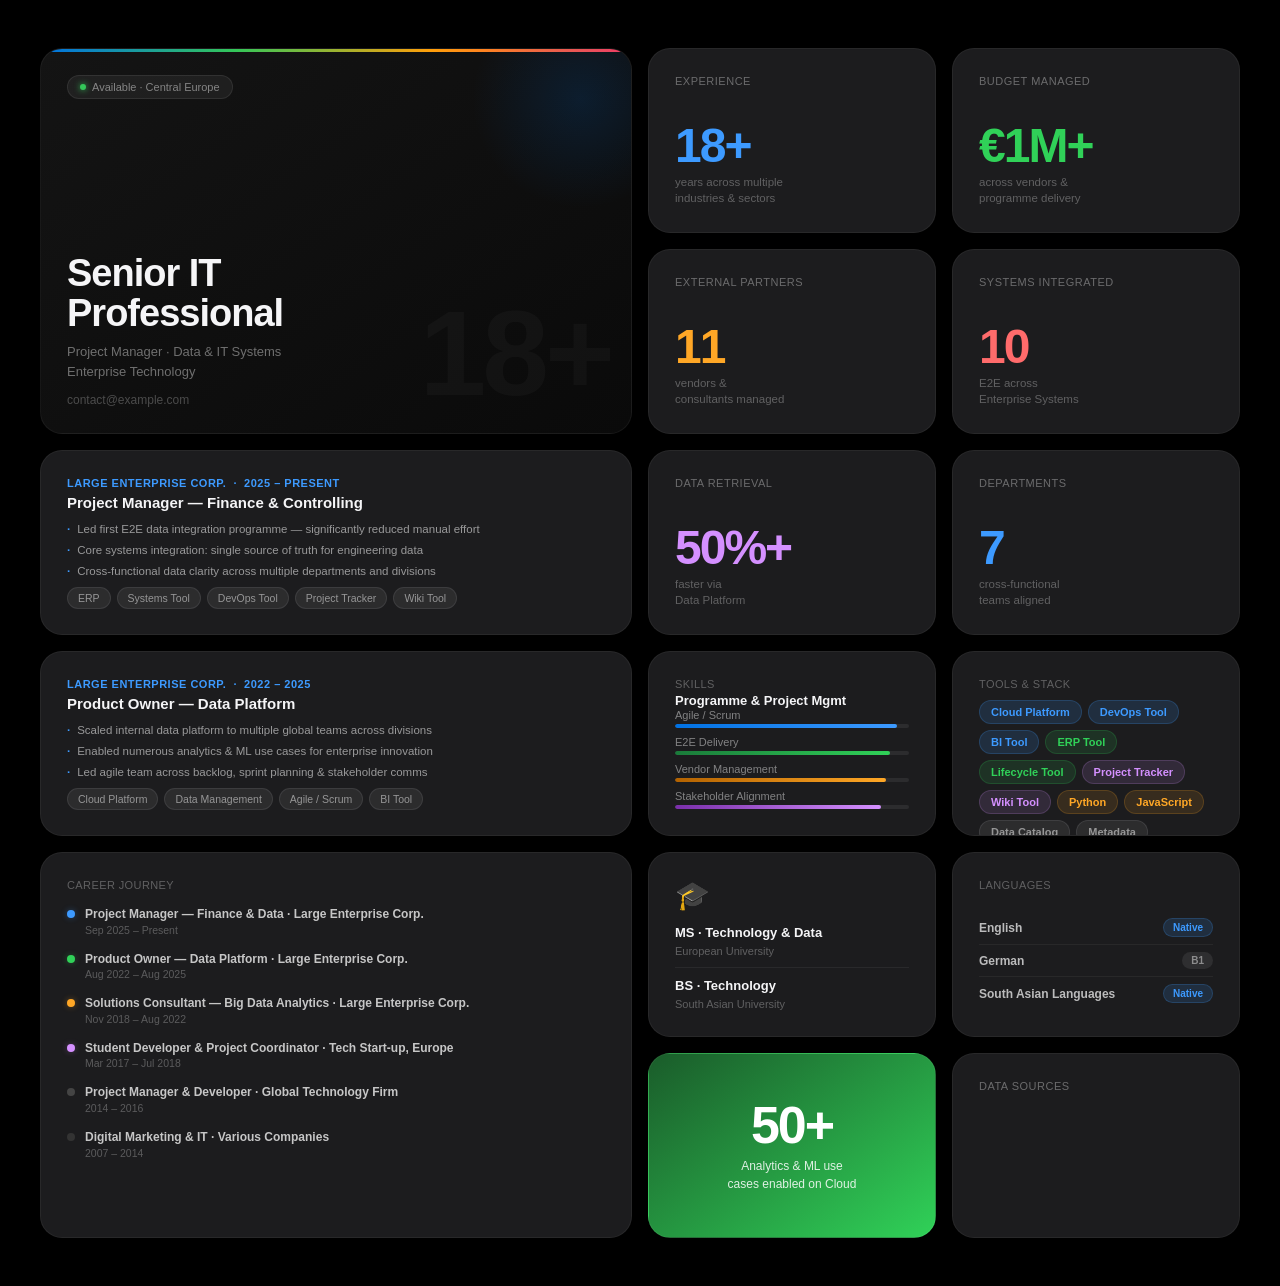
==== index.html @ 8cd4ad24 "Rename index.html.html to index.html" ====
<!DOCTYPE html>
<html lang="en">
<head>
  <meta charset="UTF-8">
  <meta name="viewport" content="width=device-width, initial-scale=1.0">
  <title>Data & IT Professional — Resume (Dark)</title>
  <style>
    *, *::before, *::after { box-sizing: border-box; margin: 0; padding: 0; }
    body {
      background: #000;
      font-family: -apple-system, BlinkMacSystemFont, 'SF Pro Display', 'SF Pro Text', 'Helvetica Neue', sans-serif;
      display: flex; justify-content: center; align-items: flex-start;
      min-height: 100vh; padding: 48px 24px; -webkit-font-smoothing: antialiased;
    }
    .bento {
      display: grid;
      grid-template-columns: repeat(4, 1fr);
      grid-auto-rows: 185px;
      gap: 16px; width: 1200px; max-width: 100%;
    }
    .card { background: #1c1c1e; border-radius: 22px; padding: 26px; overflow: hidden; position: relative; border: 1px solid rgba(255,255,255,0.05); }

    /* HERO */
    .card-hero { grid-column:span 2; grid-row:span 2; background:linear-gradient(145deg,#141414 0%,#0a0a0a 100%); display:flex; flex-direction:column; justify-content:space-between; }
    .hero-accent { position:absolute; top:0; left:0; right:0; height:3px; background:linear-gradient(90deg,#0071e3 0%,#34c759 33%,#ff9f0a 66%,#ff375f 100%); border-radius:22px 22px 0 0; }
    .hero-glow { position:absolute; top:-60px; right:-60px; width:220px; height:220px; background:radial-gradient(circle,rgba(0,113,227,0.15) 0%,transparent 70%); border-radius:50%; pointer-events:none; }
    .hero-bg { position:absolute; bottom:20px; right:20px; font-size:120px; font-weight:900; color:rgba(255,255,255,0.03); line-height:1; user-select:none; letter-spacing:-4px; }
    .hero-tag { display:inline-flex; align-items:center; gap:6px; background:rgba(255,255,255,0.06); border:1px solid rgba(255,255,255,0.08); border-radius:20px; padding:5px 12px; font-size:11px; color:rgba(255,255,255,0.45); font-weight:500; width:fit-content; }
    .hero-dot { width:6px; height:6px; border-radius:50%; background:#34c759; box-shadow:0 0 6px #34c759; }
    .hero-name { font-size:38px; font-weight:700; color:#f5f5f7; letter-spacing:-1px; line-height:1.05; }
    .hero-title { font-size:13px; color:rgba(255,255,255,0.4); margin-top:8px; line-height:1.5; font-weight:400; }
    .hero-loc { font-size:12px; color:rgba(255,255,255,0.25); margin-top:12px; }

    /* STAT */
    .card-stat { display:flex; flex-direction:column; justify-content:space-between; }
    .stat-lbl { font-size:11px; color:rgba(255,255,255,0.35); font-weight:500; text-transform:uppercase; letter-spacing:0.5px; }
    .stat-val { font-size:48px; font-weight:700; letter-spacing:-2px; line-height:1; }
    .stat-sub { font-size:11.5px; color:rgba(255,255,255,0.3); line-height:1.4; margin-top:4px; }
    .c-blue{color:#3d9aff} .c-green{color:#30d158} .c-orange{color:#ffa726} .c-red{color:#ff6b6b} .c-purple{color:#d490ff}

    /* ROLE */
    .card-role { grid-column:span 2; display:flex; flex-direction:column; justify-content:space-between; }
    .role-co { font-size:11px; font-weight:600; color:#3d9aff; text-transform:uppercase; letter-spacing:0.5px; }
    .role-title { font-size:15px; font-weight:700; color:#f5f5f7; margin-top:4px; line-height:1.3; }
    .role-bullets { display:flex; flex-direction:column; gap:5px; margin-top:8px; }
    .role-bullet { font-size:11.5px; color:rgba(255,255,255,0.55); display:flex; gap:7px; line-height:1.4; }
    .role-bullet::before { content:'·'; color:#3d9aff; font-weight:700; flex-shrink:0; }
    .role-tags { display:flex; flex-wrap:wrap; gap:6px; margin-top:8px; }
    .tag { font-size:10.5px; background:rgba(255,255,255,0.07); color:rgba(255,255,255,0.5); padding:4px 10px; border-radius:20px; font-weight:500; border:1px solid rgba(255,255,255,0.08); }

    /* SKILLS */
    .card-skills { display:flex; flex-direction:column; justify-content:space-between; }
    .sec-lbl { font-size:11px; color:rgba(255,255,255,0.3); font-weight:500; text-transform:uppercase; letter-spacing:0.4px; }
    .sec-title { font-size:13px; font-weight:700; color:#f5f5f7; margin-top:3px; }
    .bars { display:flex; flex-direction:column; gap:8px; }
    .bar-row { display:flex; flex-direction:column; gap:3px; }
    .bar-name { font-size:11px; color:rgba(255,255,255,0.45); font-weight:500; }
    .bar-track { height:4px; background:rgba(255,255,255,0.07); border-radius:2px; overflow:hidden; }
    .bar-fill { height:100%; border-radius:2px; }

    /* TOOLS */
    .card-tools { display:flex; flex-direction:column; gap:10px; }
    .pills { display:flex; flex-wrap:wrap; gap:6px; }
    .pill { font-size:11px; padding:5px 11px; border-radius:20px; font-weight:600; }
    .pill-blue{background:rgba(61,154,255,0.15);color:#3d9aff;border:1px solid rgba(61,154,255,0.2)}
    .pill-green{background:rgba(48,209,88,0.12);color:#30d158;border:1px solid rgba(48,209,88,0.18)}
    .pill-purple{background:rgba(212,144,255,0.12);color:#d490ff;border:1px solid rgba(212,144,255,0.18)}
    .pill-orange{background:rgba(255,167,38,0.12);color:#ffa726;border:1px solid rgba(255,167,38,0.18)}
    .pill-grey{background:rgba(255,255,255,0.07);color:rgba(255,255,255,0.5);border:1px solid rgba(255,255,255,0.09)}

    /* TIMELINE — spans 2 rows so all 6 entries fit */
    .card-timeline { grid-column:span 2; grid-row:span 2; display:flex; flex-direction:column; gap:6px; }
    .tl-items { display:flex; flex-direction:column; gap:16px; margin-top:10px; }
    .tl-item { display:flex; gap:10px; align-items:flex-start; }
    .tl-dot { width:8px; height:8px; border-radius:50%; margin-top:3px; flex-shrink:0; }
    .tl-role { font-size:12px; font-weight:600; color:rgba(255,255,255,0.75); line-height:1.3; }
    .tl-period { font-size:10.5px; color:rgba(255,255,255,0.28); margin-top:1px; }

    /* EDUCATION */
    .card-edu { display:flex; flex-direction:column; justify-content:space-between; }
    .edu-icon { font-size:28px; }
    .edu-degree { font-size:13px; font-weight:700; color:#f5f5f7; line-height:1.3; }
    .edu-school { font-size:11px; color:rgba(255,255,255,0.3); margin-top:3px; }
    .edu-div { height:1px; background:rgba(255,255,255,0.06); margin:10px 0; }

    /* LANGUAGES */
    .card-lang { display:flex; flex-direction:column; justify-content:space-between; }
    .lang-item { display:flex; justify-content:space-between; align-items:center; padding:7px 0; border-bottom:1px solid rgba(255,255,255,0.05); }
    .lang-item:last-child { border-bottom:none; }
    .lang-name { font-size:12px; font-weight:600; color:rgba(255,255,255,0.7); }
    .lang-badge { font-size:10px; font-weight:600; padding:3px 9px; border-radius:20px; background:rgba(255,255,255,0.08); color:rgba(255,255,255,0.45); }
    .lang-badge.native { background:rgba(61,154,255,0.15); color:#3d9aff; border:1px solid rgba(61,154,255,0.2); }

    /* GRADIENT HIGHLIGHT */
    .card-hl-green { background:linear-gradient(145deg,#1a5c2a 0%,#30d158 100%); display:flex; flex-direction:column; justify-content:center; align-items:center; text-align:center; gap:6px; }
    .hl-num { font-size:52px; font-weight:800; color:#fff; letter-spacing:-2px; line-height:1; }
    .hl-lbl { font-size:12px; color:rgba(255,255,255,0.85); line-height:1.5; font-weight:500; }
  </style>
</head>
<body>
<div class="bento">

  <!-- HERO row 1-2, col 1-2 -->
  <div class="card card-hero">
    <div class="hero-accent"></div>
    <div class="hero-glow"></div>
    <div class="hero-bg">18+</div>
    <div class="hero-tag"><div class="hero-dot"></div>Available · Central Europe</div>
    <div>
      <div class="hero-name">Senior IT<br>Professional</div>
      <div class="hero-title">Project Manager · Data &amp; IT Systems<br>Enterprise Technology</div>
      <div class="hero-loc">contact@example.com</div>
    </div>
  </div>

  <!-- STAT row 1, col 3 -->
  <div class="card card-stat">
    <div class="stat-lbl">Experience</div>
    <div><div class="stat-val c-blue">18+</div><div class="stat-sub">years across multiple<br>industries & sectors</div></div>
  </div>

  <!-- STAT row 1, col 4 -->
  <div class="card card-stat">
    <div class="stat-lbl">Budget Managed</div>
    <div><div class="stat-val c-green">€1M+</div><div class="stat-sub">across vendors &<br>programme delivery</div></div>
  </div>

  <!-- STAT row 2, col 3 -->
  <div class="card card-stat">
    <div class="stat-lbl">External Partners</div>
    <div><div class="stat-val c-orange">11</div><div class="stat-sub">vendors &<br>consultants managed</div></div>
  </div>

  <!-- STAT row 2, col 4 -->
  <div class="card card-stat">
    <div class="stat-lbl">Systems Integrated</div>
    <div><div class="stat-val c-red">10</div><div class="stat-sub">E2E across<br>Enterprise Systems</div></div>
  </div>

  <!-- ROLE: Current row 3, col 1-2 -->
  <div class="card card-role">
    <div>
      <div class="role-co">Large Enterprise Corp. &nbsp;·&nbsp; 2025 – Present</div>
      <div class="role-title">Project Manager — Finance &amp; Controlling</div>
      <div class="role-bullets">
        <div class="role-bullet">Led first E2E data integration programme — significantly reduced manual effort</div>
        <div class="role-bullet">Core systems integration: single source of truth for engineering data</div>
        <div class="role-bullet">Cross-functional data clarity across multiple departments and divisions</div>
      </div>
    </div>
    <div class="role-tags">
      <span class="tag">ERP</span><span class="tag">Systems Tool</span>
      <span class="tag">DevOps Tool</span><span class="tag">Project Tracker</span><span class="tag">Wiki Tool</span>
    </div>
  </div>

  <!-- STAT row 3, col 3 -->
  <div class="card card-stat">
    <div class="stat-lbl">Data Retrieval</div>
    <div><div class="stat-val c-purple">50%+</div><div class="stat-sub">faster via<br>Data Platform</div></div>
  </div>

  <!-- STAT row 3, col 4 -->
  <div class="card card-stat">
    <div class="stat-lbl">Departments</div>
    <div><div class="stat-val c-blue">7</div><div class="stat-sub">cross-functional<br>teams aligned</div></div>
  </div>

  <!-- ROLE: Product Owner row 4, col 1-2 -->
  <div class="card card-role">
    <div>
      <div class="role-co">Large Enterprise Corp. &nbsp;·&nbsp; 2022 – 2025</div>
      <div class="role-title">Product Owner — Data Platform</div>
      <div class="role-bullets">
        <div class="role-bullet">Scaled internal data platform to multiple global teams across divisions</div>
        <div class="role-bullet">Enabled numerous analytics &amp; ML use cases for enterprise innovation</div>
        <div class="role-bullet">Led agile team across backlog, sprint planning &amp; stakeholder comms</div>
      </div>
    </div>
    <div class="role-tags">
      <span class="tag">Cloud Platform</span><span class="tag">Data Management</span>
      <span class="tag">Agile / Scrum</span><span class="tag">BI Tool</span>
    </div>
  </div>

  <!-- SKILLS row 4, col 3 -->
  <div class="card card-skills">
    <div><div class="sec-lbl">Skills</div><div class="sec-title">Programme & Project Mgmt</div></div>
    <div class="bars">
      <div class="bar-row"><div class="bar-name">Agile / Scrum</div><div class="bar-track"><div class="bar-fill" style="width:95%;background:linear-gradient(90deg,#0071e3,#3d9aff)"></div></div></div>
      <div class="bar-row"><div class="bar-name">E2E Delivery</div><div class="bar-track"><div class="bar-fill" style="width:92%;background:linear-gradient(90deg,#1a7a3a,#30d158)"></div></div></div>
      <div class="bar-row"><div class="bar-name">Vendor Management</div><div class="bar-track"><div class="bar-fill" style="width:90%;background:linear-gradient(90deg,#b36200,#ffa726)"></div></div></div>
      <div class="bar-row"><div class="bar-name">Stakeholder Alignment</div><div class="bar-track"><div class="bar-fill" style="width:88%;background:linear-gradient(90deg,#7a2faa,#d490ff)"></div></div></div>
    </div>
  </div>

  <!-- TOOLS row 4, col 4 -->
  <div class="card card-tools">
    <div class="sec-lbl">Tools & Stack</div>
    <div class="pills">
      <span class="pill pill-blue">Cloud Platform</span><span class="pill pill-blue">DevOps Tool</span><span class="pill pill-blue">BI Tool</span>
      <span class="pill pill-green">ERP Tool</span><span class="pill pill-green">Lifecycle Tool</span>
      <span class="pill pill-purple">Project Tracker</span><span class="pill pill-purple">Wiki Tool</span>
      <span class="pill pill-orange">Python</span><span class="pill pill-orange">JavaScript</span>
      <span class="pill pill-grey">Data Catalog</span><span class="pill pill-grey">Metadata</span>
    </div>
  </div>

  <!-- TIMELINE row 5-6, col 1-2 — spans 2 rows -->
  <div class="card card-timeline">
    <div class="sec-lbl">Career Journey</div>
    <div class="tl-items">
      <div class="tl-item">
        <div class="tl-dot" style="background:#3d9aff;box-shadow:0 0 6px #3d9aff55"></div>
        <div><div class="tl-role">Project Manager — Finance &amp; Data · Large Enterprise Corp.</div><div class="tl-period">Sep 2025 – Present</div></div>
      </div>
      <div class="tl-item">
        <div class="tl-dot" style="background:#30d158;box-shadow:0 0 6px #30d15855"></div>
        <div><div class="tl-role">Product Owner — Data Platform · Large Enterprise Corp.</div><div class="tl-period">Aug 2022 – Aug 2025</div></div>
      </div>
      <div class="tl-item">
        <div class="tl-dot" style="background:#ffa726;box-shadow:0 0 6px #ffa72655"></div>
        <div><div class="tl-role">Solutions Consultant — Big Data Analytics · Large Enterprise Corp.</div><div class="tl-period">Nov 2018 – Aug 2022</div></div>
      </div>
      <div class="tl-item">
        <div class="tl-dot" style="background:#d490ff;box-shadow:0 0 6px #d490ff44"></div>
        <div><div class="tl-role">Student Developer &amp; Project Coordinator · Tech Start-up, Europe</div><div class="tl-period">Mar 2017 – Jul 2018</div></div>
      </div>
      <div class="tl-item">
        <div class="tl-dot" style="background:#444"></div>
        <div><div class="tl-role">Project Manager &amp; Developer · Global Technology Firm</div><div class="tl-period">2014 – 2016</div></div>
      </div>
      <div class="tl-item">
        <div class="tl-dot" style="background:#333"></div>
        <div><div class="tl-role">Digital Marketing &amp; IT · Various Companies</div><div class="tl-period">2007 – 2014</div></div>
      </div>
    </div>
  </div>

  <!-- EDUCATION row 5, col 3 -->
  <div class="card card-edu">
    <div class="edu-icon">🎓</div>
    <div>
      <div class="edu-degree">MS · Technology &amp; Data</div>
      <div class="edu-school">European University</div>
      <div class="edu-div"></div>
      <div class="edu-degree">BS · Technology</div>
      <div class="edu-school">South Asian University</div>
    </div>
  </div>

  <!-- LANGUAGES row 5, col 4 -->
  <div class="card card-lang">
    <div class="sec-lbl">Languages</div>
    <div>
      <div class="lang-item"><div class="lang-name">English</div><div class="lang-badge native">Native</div></div>
      <div class="lang-item"><div class="lang-name">German</div><div class="lang-badge">B1</div></div>
      <div class="lang-item"><div class="lang-name">South Asian Languages</div><div class="lang-badge native">Native</div></div>
    </div>
  </div>

  <!-- 50+ ML highlight row 6, col 3 -->
  <div class="card card-hl-green">
    <div class="hl-num">50+</div>
    <div class="hl-lbl">Analytics &amp; ML use<br>cases enabled on Cloud</div>
  </div>

  <!-- 100+ Data sources row 6, col 4 -->
  <div class="card card-stat">
    <div class="stat-lbl">Data Sources</div>
    <div><div class="stat-val c-orange
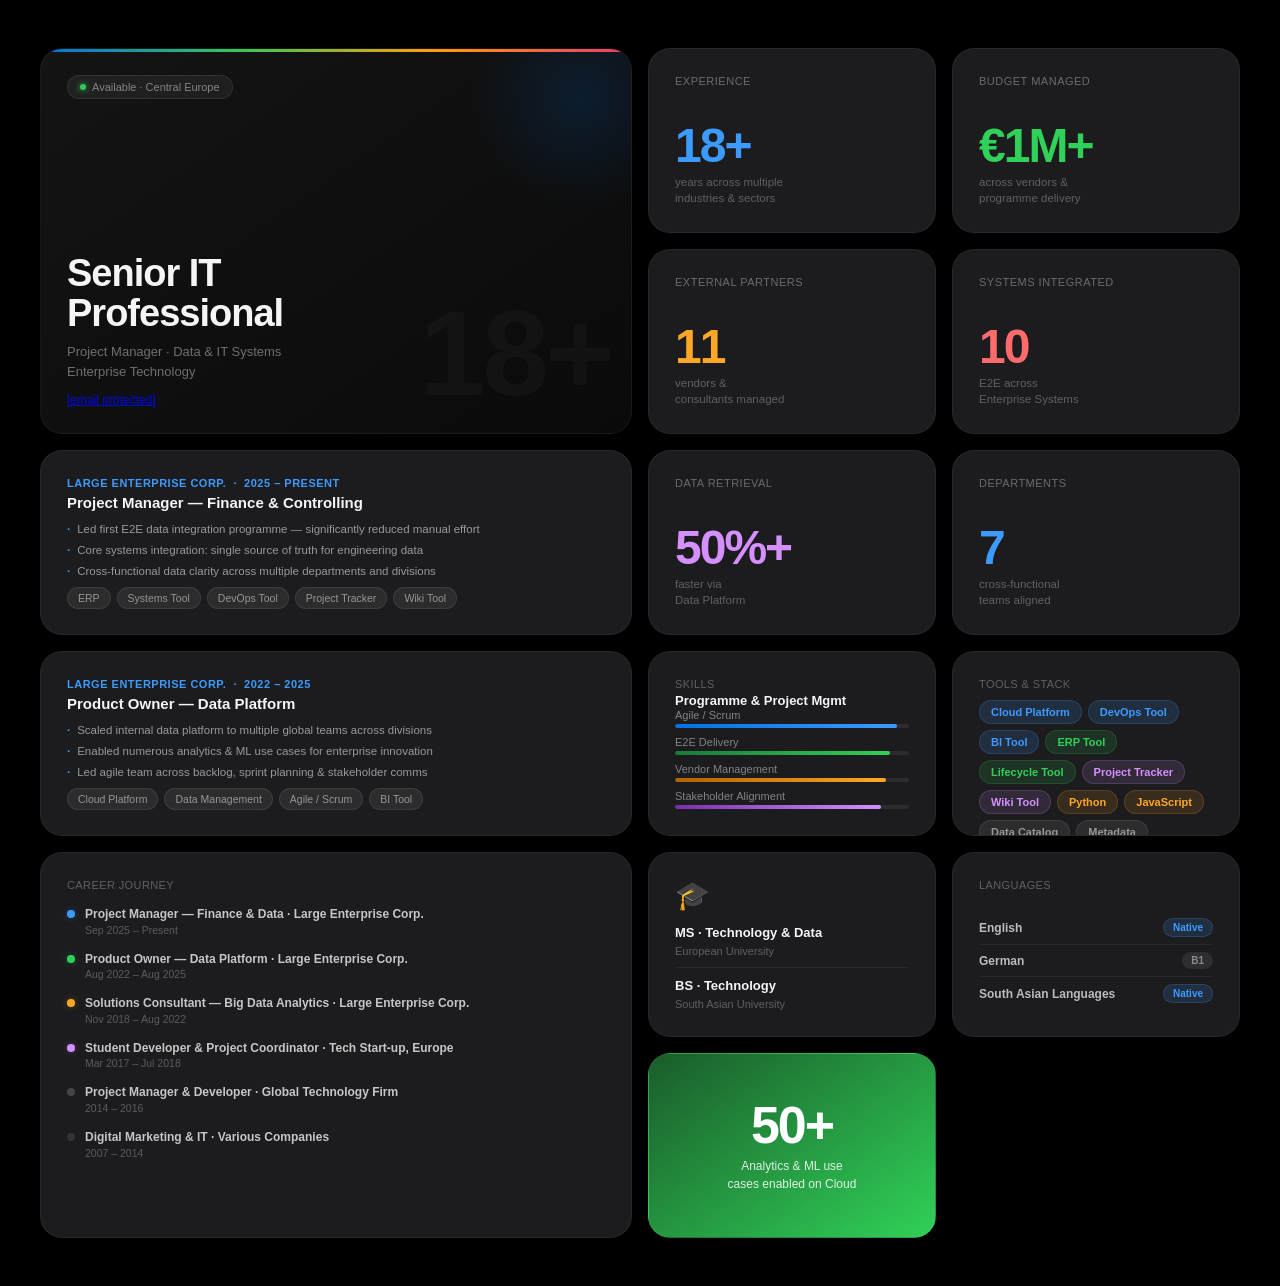
==== commit 440fbebc: "Update index.html" ====
--- a/index.html
+++ b/index.html
@@ -95,6 +95,63 @@
     .card-hl-green { background:linear-gradient(145deg,#1a5c2a 0%,#30d158 100%); display:flex; flex-direction:column; justify-content:center; align-items:center; text-align:center; gap:6px; }
     .hl-num { font-size:52px; font-weight:800; color:#fff; letter-spacing:-2px; line-height:1; }
     .hl-lbl { font-size:12px; color:rgba(255,255,255,0.85); line-height:1.5; font-weight:500; }
+
+    /* ── TABLET (2-column) ── */
+    @media (max-width: 900px) {
+      body { padding: 24px 16px; }
+      .bento {
+        grid-template-columns: repeat(2, 1fr);
+        grid-auto-rows: auto;
+        gap: 12px;
+      }
+      .card { padding: 22px; }
+      .card-hero { grid-column: span 2; grid-row: span 1; min-height: 200px; }
+      .card-role { grid-column: span 2; }
+      .card-timeline { grid-column: span 2; grid-row: span 1; }
+      .hero-name { font-size: 32px; }
+      .stat-val { font-size: 40px; }
+    }
+
+    /* ── MOBILE (1-column) ── */
+    @media (max-width: 560px) {
+      body { padding: 16px 12px; }
+      .bento {
+        grid-template-columns: 1fr;
+        grid-auto-rows: auto;
+        gap: 10px;
+      }
+      .card { padding: 20px; border-radius: 18px; }
+
+      /* All spanning cards become full width */
+      .card-hero    { grid-column: span 1; grid-row: span 1; min-height: 220px; }
+      .card-role    { grid-column: span 1; }
+      .card-timeline { grid-column: span 1; grid-row: span 1; }
+
+      /* Hero tweaks */
+      .hero-name { font-size: 28px; letter-spacing: -0.5px; }
+      .hero-title { font-size: 12px; }
+      .hero-bg { font-size: 80px; }
+
+      /* Stats */
+      .stat-val { font-size: 42px; }
+      .stat-sub { font-size: 11px; }
+
+      /* Role cards */
+      .role-title { font-size: 14px; }
+      .role-bullet { font-size: 11px; }
+
+      /* Timeline — show all entries with comfortable spacing */
+      .tl-items { gap: 14px; }
+      .tl-role { font-size: 12px; }
+
+      /* Highlight card fixed height on mobile */
+      .card-hl-green { min-height: 120px; }
+      .hl-num { font-size: 44px; }
+
+      /* Pills wrap nicely */
+      .pills { gap: 5px; }
+      .pill { font-size: 10.5px; padding: 4px 10px; }
+    }
   </style>
 </head>
 <body>
@@ -109,7 +166,7 @@
     <div>
       <div class="hero-name">Senior IT<br>Professional</div>
       <div class="hero-title">Project Manager · Data &amp; IT Systems<br>Enterprise Technology</div>
-      <div class="hero-loc">contact@example.com</div>
+      <div class="hero-loc"><a href="/cdn-cgi/l/email-protection" class="__cf_email__" data-cfemail="51323e3f25303225113429303c213d347f323e3c">[email&#160;protected]</a></div>
     </div>
   </div>
 
@@ -265,7 +322,4 @@
     <div class="hl-lbl">Analytics &amp; ML use<br>cases enabled on Cloud</div>
   </div>
 
-  <!-- 100+ Data sources row 6, col 4 -->
-  <div class="card card-stat">
-    <div class="stat-lbl">Data Sources</div>
-    <div><div class="stat-val c-orange
+  <!-- 100+ Data sources row 6, co
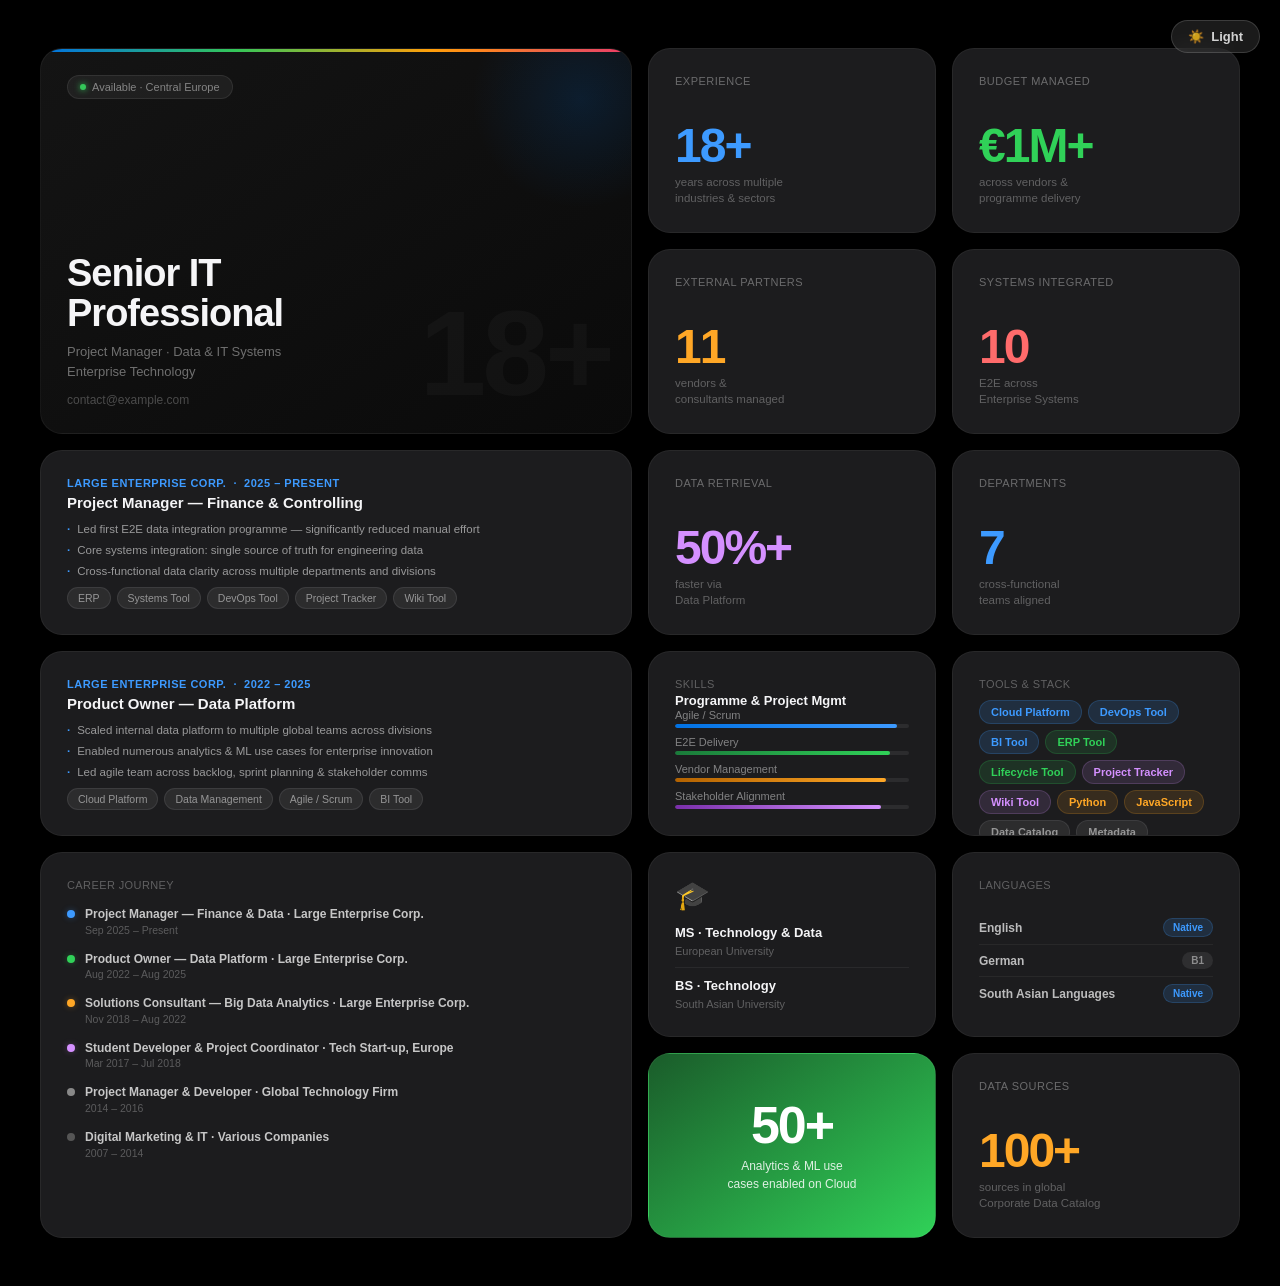
==== commit 54bc3baa: "Update index.html" ====
--- a/index.html
+++ b/index.html
@@ -3,107 +3,216 @@
 <head>
   <meta charset="UTF-8">
   <meta name="viewport" content="width=device-width, initial-scale=1.0">
-  <title>Data & IT Professional — Resume (Dark)</title>
+  <title>Data & IT Professional — Resume</title>
   <style>
     *, *::before, *::after { box-sizing: border-box; margin: 0; padding: 0; }
+
+    /* ── CSS VARIABLES: DARK (default) ── */
+    :root {
+      --bg:               #000000;
+      --card-bg:          #1c1c1e;
+      --card-border:      rgba(255,255,255,0.05);
+      --hero-bg:          linear-gradient(145deg,#141414 0%,#0a0a0a 100%);
+      --hero-tag-bg:      rgba(255,255,255,0.06);
+      --hero-tag-border:  rgba(255,255,255,0.08);
+      --hero-tag-color:   rgba(255,255,255,0.45);
+      --hero-bg-text:     rgba(255,255,255,0.03);
+      --text-primary:     #f5f5f7;
+      --text-secondary:   rgba(255,255,255,0.55);
+      --text-muted:       rgba(255,255,255,0.3);
+      --text-faint:       rgba(255,255,255,0.25);
+      --stat-lbl:         rgba(255,255,255,0.35);
+      --tag-bg:           rgba(255,255,255,0.07);
+      --tag-color:        rgba(255,255,255,0.5);
+      --tag-border:       rgba(255,255,255,0.08);
+      --sec-lbl:          rgba(255,255,255,0.3);
+      --bar-track:        rgba(255,255,255,0.07);
+      --bar-name:         rgba(255,255,255,0.45);
+      --tl-role:          rgba(255,255,255,0.75);
+      --tl-period:        rgba(255,255,255,0.28);
+      --edu-school:       rgba(255,255,255,0.3);
+      --edu-div:          rgba(255,255,255,0.06);
+      --lang-border:      rgba(255,255,255,0.05);
+      --lang-name:        rgba(255,255,255,0.7);
+      --lang-badge-bg:    rgba(255,255,255,0.08);
+      --lang-badge-color: rgba(255,255,255,0.45);
+      --native-bg:        rgba(61,154,255,0.15);
+      --native-color:     #3d9aff;
+      --native-border:    rgba(61,154,255,0.2);
+      --accent:           #3d9aff;
+      --toggle-bg:        rgba(255,255,255,0.1);
+      --toggle-border:    rgba(255,255,255,0.15);
+      --toggle-color:     rgba(255,255,255,0.8);
+      --transition:       0.3s ease;
+    }
+
+    /* ── CSS VARIABLES: LIGHT ── */
+    body.light {
+      --bg:               #f5f5f7;
+      --card-bg:          #ffffff;
+      --card-border:      rgba(0,0,0,0.06);
+      --hero-bg:          linear-gradient(145deg,#1d1d1f 0%,#2c2c2e 100%);
+      --hero-tag-bg:      rgba(255,255,255,0.1);
+      --hero-tag-border:  rgba(255,255,255,0.12);
+      --hero-tag-color:   rgba(255,255,255,0.6);
+      --hero-bg-text:     rgba(255,255,255,0.04);
+      --text-primary:     #1d1d1f;
+      --text-secondary:   #3d3d3f;
+      --text-muted:       #86868b;
+      --text-faint:       #86868b;
+      --stat-lbl:         #86868b;
+      --tag-bg:           #f0f0f2;
+      --tag-color:        #3d3d3f;
+      --tag-border:       rgba(0,0,0,0.07);
+      --sec-lbl:          #86868b;
+      --bar-track:        #ebebed;
+      --bar-name:         #3d3d3f;
+      --tl-role:          #1d1d1f;
+      --tl-period:        #86868b;
+      --edu-school:       #86868b;
+      --edu-div:          #ebebed;
+      --lang-border:      #f0f0f2;
+      --lang-name:        #1d1d1f;
+      --lang-badge-bg:    #f0f0f2;
+      --lang-badge-color: #3d3d3f;
+      --native-bg:        #e8f0fe;
+      --native-color:     #0071e3;
+      --native-border:    rgba(0,113,227,0.2);
+      --accent:           #0071e3;
+      --toggle-bg:        rgba(0,0,0,0.06);
+      --toggle-border:    rgba(0,0,0,0.1);
+      --toggle-color:     #3d3d3f;
+    }
+
     body {
-      background: #000;
+      background: var(--bg);
       font-family: -apple-system, BlinkMacSystemFont, 'SF Pro Display', 'SF Pro Text', 'Helvetica Neue', sans-serif;
       display: flex; justify-content: center; align-items: flex-start;
       min-height: 100vh; padding: 48px 24px; -webkit-font-smoothing: antialiased;
-    }
+      transition: background var(--transition);
+    }
+
+    /* ── TOGGLE BUTTON ── */
+    .theme-toggle {
+      position: fixed;
+      top: 20px; right: 20px;
+      z-index: 100;
+      background: var(--toggle-bg);
+      border: 1px solid var(--toggle-border);
+      color: var(--toggle-color);
+      border-radius: 50px;
+      padding: 8px 16px;
+      font-size: 13px;
+      font-weight: 600;
+      cursor: pointer;
+      display: flex; align-items: center; gap: 7px;
+      transition: all var(--transition);
+      font-family: inherit;
+      backdrop-filter: blur(10px);
+      -webkit-backdrop-filter: blur(10px);
+    }
+    .theme-toggle:hover { opacity: 0.8; transform: scale(1.04); }
+
+    /* ── BENTO GRID ── */
     .bento {
       display: grid;
       grid-template-columns: repeat(4, 1fr);
       grid-auto-rows: 185px;
       gap: 16px; width: 1200px; max-width: 100%;
     }
-    .card { background: #1c1c1e; border-radius: 22px; padding: 26px; overflow: hidden; position: relative; border: 1px solid rgba(255,255,255,0.05); }
-
-    /* HERO */
-    .card-hero { grid-column:span 2; grid-row:span 2; background:linear-gradient(145deg,#141414 0%,#0a0a0a 100%); display:flex; flex-direction:column; justify-content:space-between; }
+    .card {
+      background: var(--card-bg);
+      border-radius: 22px; padding: 26px;
+      overflow: hidden; position: relative;
+      border: 1px solid var(--card-border);
+      transition: background var(--transition), border-color var(--transition);
+    }
+
+    /* ── HERO ── */
+    .card-hero { grid-column:span 2; grid-row:span 2; background: var(--hero-bg) !important; display:flex; flex-direction:column; justify-content:space-between; }
     .hero-accent { position:absolute; top:0; left:0; right:0; height:3px; background:linear-gradient(90deg,#0071e3 0%,#34c759 33%,#ff9f0a 66%,#ff375f 100%); border-radius:22px 22px 0 0; }
     .hero-glow { position:absolute; top:-60px; right:-60px; width:220px; height:220px; background:radial-gradient(circle,rgba(0,113,227,0.15) 0%,transparent 70%); border-radius:50%; pointer-events:none; }
-    .hero-bg { position:absolute; bottom:20px; right:20px; font-size:120px; font-weight:900; color:rgba(255,255,255,0.03); line-height:1; user-select:none; letter-spacing:-4px; }
-    .hero-tag { display:inline-flex; align-items:center; gap:6px; background:rgba(255,255,255,0.06); border:1px solid rgba(255,255,255,0.08); border-radius:20px; padding:5px 12px; font-size:11px; color:rgba(255,255,255,0.45); font-weight:500; width:fit-content; }
+    .hero-bg { position:absolute; bottom:20px; right:20px; font-size:120px; font-weight:900; color:var(--hero-bg-text); line-height:1; user-select:none; letter-spacing:-4px; }
+    .hero-tag { display:inline-flex; align-items:center; gap:6px; background:var(--hero-tag-bg); border:1px solid var(--hero-tag-border); border-radius:20px; padding:5px 12px; font-size:11px; color:var(--hero-tag-color); font-weight:500; width:fit-content; }
     .hero-dot { width:6px; height:6px; border-radius:50%; background:#34c759; box-shadow:0 0 6px #34c759; }
     .hero-name { font-size:38px; font-weight:700; color:#f5f5f7; letter-spacing:-1px; line-height:1.05; }
     .hero-title { font-size:13px; color:rgba(255,255,255,0.4); margin-top:8px; line-height:1.5; font-weight:400; }
     .hero-loc { font-size:12px; color:rgba(255,255,255,0.25); margin-top:12px; }
 
-    /* STAT */
+    /* ── STAT ── */
     .card-stat { display:flex; flex-direction:column; justify-content:space-between; }
-    .stat-lbl { font-size:11px; color:rgba(255,255,255,0.35); font-weight:500; text-transform:uppercase; letter-spacing:0.5px; }
+    .stat-lbl { font-size:11px; color:var(--stat-lbl); font-weight:500; text-transform:uppercase; letter-spacing:0.5px; transition: color var(--transition); }
     .stat-val { font-size:48px; font-weight:700; letter-spacing:-2px; line-height:1; }
-    .stat-sub { font-size:11.5px; color:rgba(255,255,255,0.3); line-height:1.4; margin-top:4px; }
+    .stat-sub { font-size:11.5px; color:var(--text-muted); line-height:1.4; margin-top:4px; transition: color var(--transition); }
     .c-blue{color:#3d9aff} .c-green{color:#30d158} .c-orange{color:#ffa726} .c-red{color:#ff6b6b} .c-purple{color:#d490ff}
-
-    /* ROLE */
+    body.light .c-blue{color:#0071e3} body.light .c-green{color:#1d7b3c} body.light .c-orange{color:#b45309} body.light .c-red{color:#c9132b} body.light .c-purple{color:#7c3aed}
+
+    /* ── ROLE ── */
     .card-role { grid-column:span 2; display:flex; flex-direction:column; justify-content:space-between; }
-    .role-co { font-size:11px; font-weight:600; color:#3d9aff; text-transform:uppercase; letter-spacing:0.5px; }
-    .role-title { font-size:15px; font-weight:700; color:#f5f5f7; margin-top:4px; line-height:1.3; }
+    .role-co { font-size:11px; font-weight:600; color:var(--accent); text-transform:uppercase; letter-spacing:0.5px; transition: color var(--transition); }
+    .role-title { font-size:15px; font-weight:700; color:var(--text-primary); margin-top:4px; line-height:1.3; transition: color var(--transition); }
     .role-bullets { display:flex; flex-direction:column; gap:5px; margin-top:8px; }
-    .role-bullet { font-size:11.5px; color:rgba(255,255,255,0.55); display:flex; gap:7px; line-height:1.4; }
-    .role-bullet::before { content:'·'; color:#3d9aff; font-weight:700; flex-shrink:0; }
+    .role-bullet { font-size:11.5px; color:var(--text-secondary); display:flex; gap:7px; line-height:1.4; transition: color var(--transition); }
+    .role-bullet::before { content:'·'; color:var(--accent); font-weight:700; flex-shrink:0; }
     .role-tags { display:flex; flex-wrap:wrap; gap:6px; margin-top:8px; }
-    .tag { font-size:10.5px; background:rgba(255,255,255,0.07); color:rgba(255,255,255,0.5); padding:4px 10px; border-radius:20px; font-weight:500; border:1px solid rgba(255,255,255,0.08); }
-
-    /* SKILLS */
+    .tag { font-size:10.5px; background:var(--tag-bg); color:var(--tag-color); padding:4px 10px; border-radius:20px; font-weight:500; border:1px solid var(--tag-border); transition: all var(--transition); }
+
+    /* ── SKILLS ── */
     .card-skills { display:flex; flex-direction:column; justify-content:space-between; }
-    .sec-lbl { font-size:11px; color:rgba(255,255,255,0.3); font-weight:500; text-transform:uppercase; letter-spacing:0.4px; }
-    .sec-title { font-size:13px; font-weight:700; color:#f5f5f7; margin-top:3px; }
+    .sec-lbl { font-size:11px; color:var(--sec-lbl); font-weight:500; text-transform:uppercase; letter-spacing:0.4px; transition: color var(--transition); }
+    .sec-title { font-size:13px; font-weight:700; color:var(--text-primary); margin-top:3px; transition: color var(--transition); }
     .bars { display:flex; flex-direction:column; gap:8px; }
     .bar-row { display:flex; flex-direction:column; gap:3px; }
-    .bar-name { font-size:11px; color:rgba(255,255,255,0.45); font-weight:500; }
-    .bar-track { height:4px; background:rgba(255,255,255,0.07); border-radius:2px; overflow:hidden; }
+    .bar-name { font-size:11px; color:var(--bar-name); font-weight:500; transition: color var(--transition); }
+    .bar-track { height:4px; background:var(--bar-track); border-radius:2px; overflow:hidden; transition: background var(--transition); }
     .bar-fill { height:100%; border-radius:2px; }
 
-    /* TOOLS */
+    /* ── TOOLS ── */
     .card-tools { display:flex; flex-direction:column; gap:10px; }
     .pills { display:flex; flex-wrap:wrap; gap:6px; }
-    .pill { font-size:11px; padding:5px 11px; border-radius:20px; font-weight:600; }
+    .pill { font-size:11px; padding:5px 11px; border-radius:20px; font-weight:600; transition: all var(--transition); }
     .pill-blue{background:rgba(61,154,255,0.15);color:#3d9aff;border:1px solid rgba(61,154,255,0.2)}
     .pill-green{background:rgba(48,209,88,0.12);color:#30d158;border:1px solid rgba(48,209,88,0.18)}
     .pill-purple{background:rgba(212,144,255,0.12);color:#d490ff;border:1px solid rgba(212,144,255,0.18)}
     .pill-orange{background:rgba(255,167,38,0.12);color:#ffa726;border:1px solid rgba(255,167,38,0.18)}
-    .pill-grey{background:rgba(255,255,255,0.07);color:rgba(255,255,255,0.5);border:1px solid rgba(255,255,255,0.09)}
-
-    /* TIMELINE — spans 2 rows so all 6 entries fit */
+    .pill-grey{background:var(--tag-bg);color:var(--tag-color);border:1px solid var(--tag-border)}
+    body.light .pill-blue{background:#e8f0fe;color:#0071e3;border-color:rgba(0,113,227,0.2)}
+    body.light .pill-green{background:#e6f9ec;color:#1d7b3c;border-color:rgba(29,123,60,0.2)}
+    body.light .pill-purple{background:#f3eeff;color:#7c3aed;border-color:rgba(124,58,237,0.2)}
+    body.light .pill-orange{background:#fff3e0;color:#b45309;border-color:rgba(180,83,9,0.2)}
+
+    /* ── TIMELINE ── */
     .card-timeline { grid-column:span 2; grid-row:span 2; display:flex; flex-direction:column; gap:6px; }
     .tl-items { display:flex; flex-direction:column; gap:16px; margin-top:10px; }
     .tl-item { display:flex; gap:10px; align-items:flex-start; }
     .tl-dot { width:8px; height:8px; border-radius:50%; margin-top:3px; flex-shrink:0; }
-    .tl-role { font-size:12px; font-weight:600; color:rgba(255,255,255,0.75); line-height:1.3; }
-    .tl-period { font-size:10.5px; color:rgba(255,255,255,0.28); margin-top:1px; }
-
-    /* EDUCATION */
+    .tl-role { font-size:12px; font-weight:600; color:var(--tl-role); line-height:1.3; transition: color var(--transition); }
+    .tl-period { font-size:10.5px; color:var(--tl-period); margin-top:1px; transition: color var(--transition); }
+
+    /* ── EDUCATION ── */
     .card-edu { display:flex; flex-direction:column; justify-content:space-between; }
     .edu-icon { font-size:28px; }
-    .edu-degree { font-size:13px; font-weight:700; color:#f5f5f7; line-height:1.3; }
-    .edu-school { font-size:11px; color:rgba(255,255,255,0.3); margin-top:3px; }
-    .edu-div { height:1px; background:rgba(255,255,255,0.06); margin:10px 0; }
-
-    /* LANGUAGES */
+    .edu-degree { font-size:13px; font-weight:700; color:var(--text-primary); line-height:1.3; transition: color var(--transition); }
+    .edu-school { font-size:11px; color:var(--edu-school); margin-top:3px; transition: color var(--transition); }
+    .edu-div { height:1px; background:var(--edu-div); margin:10px 0; transition: background var(--transition); }
+
+    /* ── LANGUAGES ── */
     .card-lang { display:flex; flex-direction:column; justify-content:space-between; }
-    .lang-item { display:flex; justify-content:space-between; align-items:center; padding:7px 0; border-bottom:1px solid rgba(255,255,255,0.05); }
+    .lang-item { display:flex; justify-content:space-between; align-items:center; padding:7px 0; border-bottom:1px solid var(--lang-border); transition: border-color var(--transition); }
     .lang-item:last-child { border-bottom:none; }
-    .lang-name { font-size:12px; font-weight:600; color:rgba(255,255,255,0.7); }
-    .lang-badge { font-size:10px; font-weight:600; padding:3px 9px; border-radius:20px; background:rgba(255,255,255,0.08); color:rgba(255,255,255,0.45); }
-    .lang-badge.native { background:rgba(61,154,255,0.15); color:#3d9aff; border:1px solid rgba(61,154,255,0.2); }
-
-    /* GRADIENT HIGHLIGHT */
+    .lang-name { font-size:12px; font-weight:600; color:var(--lang-name); transition: color var(--transition); }
+    .lang-badge { font-size:10px; font-weight:600; padding:3px 9px; border-radius:20px; background:var(--lang-badge-bg); color:var(--lang-badge-color); transition: all var(--transition); }
+    .lang-badge.native { background:var(--native-bg); color:var(--native-color); border:1px solid var(--native-border); }
+
+    /* ── HIGHLIGHT ── */
     .card-hl-green { background:linear-gradient(145deg,#1a5c2a 0%,#30d158 100%); display:flex; flex-direction:column; justify-content:center; align-items:center; text-align:center; gap:6px; }
     .hl-num { font-size:52px; font-weight:800; color:#fff; letter-spacing:-2px; line-height:1; }
     .hl-lbl { font-size:12px; color:rgba(255,255,255,0.85); line-height:1.5; font-weight:500; }
 
-    /* ── TABLET (2-column) ── */
+    /* ── TABLET ── */
     @media (max-width: 900px) {
       body { padding: 24px 16px; }
-      .bento {
-        grid-template-columns: repeat(2, 1fr);
-        grid-auto-rows: auto;
-        gap: 12px;
-      }
+      .bento { grid-template-columns: repeat(2, 1fr); grid-auto-rows: auto; gap: 12px; }
       .card { padding: 22px; }
       .card-hero { grid-column: span 2; grid-row: span 1; min-height: 200px; }
       .card-role { grid-column: span 2; }
@@ -112,52 +221,41 @@
       .stat-val { font-size: 40px; }
     }
 
-    /* ── MOBILE (1-column) ── */
+    /* ── MOBILE ── */
     @media (max-width: 560px) {
       body { padding: 16px 12px; }
-      .bento {
-        grid-template-columns: 1fr;
-        grid-auto-rows: auto;
-        gap: 10px;
-      }
+      .bento { grid-template-columns: 1fr; grid-auto-rows: auto; gap: 10px; }
       .card { padding: 20px; border-radius: 18px; }
-
-      /* All spanning cards become full width */
-      .card-hero    { grid-column: span 1; grid-row: span 1; min-height: 220px; }
-      .card-role    { grid-column: span 1; }
+      .card-hero { grid-column: span 1; grid-row: span 1; min-height: 220px; }
+      .card-role { grid-column: span 1; }
       .card-timeline { grid-column: span 1; grid-row: span 1; }
-
-      /* Hero tweaks */
       .hero-name { font-size: 28px; letter-spacing: -0.5px; }
       .hero-title { font-size: 12px; }
       .hero-bg { font-size: 80px; }
-
-      /* Stats */
       .stat-val { font-size: 42px; }
       .stat-sub { font-size: 11px; }
-
-      /* Role cards */
       .role-title { font-size: 14px; }
       .role-bullet { font-size: 11px; }
-
-      /* Timeline — show all entries with comfortable spacing */
       .tl-items { gap: 14px; }
-      .tl-role { font-size: 12px; }
-
-      /* Highlight card fixed height on mobile */
       .card-hl-green { min-height: 120px; }
       .hl-num { font-size: 44px; }
-
-      /* Pills wrap nicely */
       .pills { gap: 5px; }
       .pill { font-size: 10.5px; padding: 4px 10px; }
+      .theme-toggle { top: 12px; right: 12px; padding: 7px 13px; font-size: 12px; }
     }
   </style>
 </head>
 <body>
+
+  <!-- THEME TOGGLE -->
+  <button class="theme-toggle" onclick="toggleTheme()" id="toggleBtn">
+    <span id="toggleIcon">☀️</span>
+    <span id="toggleLabel">Light</span>
+  </button>
+
 <div class="bento">
 
-  <!-- HERO row 1-2, col 1-2 -->
+  <!-- HERO -->
   <div class="card card-hero">
     <div class="hero-accent"></div>
     <div class="hero-glow"></div>
@@ -166,35 +264,35 @@
     <div>
       <div class="hero-name">Senior IT<br>Professional</div>
       <div class="hero-title">Project Manager · Data &amp; IT Systems<br>Enterprise Technology</div>
-      <div class="hero-loc"><a href="/cdn-cgi/l/email-protection" class="__cf_email__" data-cfemail="51323e3f25303225113429303c213d347f323e3c">[email&#160;protected]</a></div>
-    </div>
-  </div>
-
-  <!-- STAT row 1, col 3 -->
+      <div class="hero-loc">contact@example.com</div>
+    </div>
+  </div>
+
+  <!-- STAT: Experience -->
   <div class="card card-stat">
     <div class="stat-lbl">Experience</div>
-    <div><div class="stat-val c-blue">18+</div><div class="stat-sub">years across multiple<br>industries & sectors</div></div>
-  </div>
-
-  <!-- STAT row 1, col 4 -->
+    <div><div class="stat-val c-blue">18+</div><div class="stat-sub">years across multiple<br>industries &amp; sectors</div></div>
+  </div>
+
+  <!-- STAT: Budget -->
   <div class="card card-stat">
     <div class="stat-lbl">Budget Managed</div>
-    <div><div class="stat-val c-green">€1M+</div><div class="stat-sub">across vendors &<br>programme delivery</div></div>
-  </div>
-
-  <!-- STAT row 2, col 3 -->
+    <div><div class="stat-val c-green">€1M+</div><div class="stat-sub">across vendors &amp;<br>programme delivery</div></div>
+  </div>
+
+  <!-- STAT: Vendors -->
   <div class="card card-stat">
     <div class="stat-lbl">External Partners</div>
-    <div><div class="stat-val c-orange">11</div><div class="stat-sub">vendors &<br>consultants managed</div></div>
-  </div>
-
-  <!-- STAT row 2, col 4 -->
+    <div><div class="stat-val c-orange">11</div><div class="stat-sub">vendors &amp;<br>consultants managed</div></div>
+  </div>
+
+  <!-- STAT: Systems -->
   <div class="card card-stat">
     <div class="stat-lbl">Systems Integrated</div>
     <div><div class="stat-val c-red">10</div><div class="stat-sub">E2E across<br>Enterprise Systems</div></div>
   </div>
 
-  <!-- ROLE: Current row 3, col 1-2 -->
+  <!-- ROLE: Current -->
   <div class="card card-role">
     <div>
       <div class="role-co">Large Enterprise Corp. &nbsp;·&nbsp; 2025 – Present</div>
@@ -211,19 +309,19 @@
     </div>
   </div>
 
-  <!-- STAT row 3, col 3 -->
+  <!-- STAT: 50%+ -->
   <div class="card card-stat">
     <div class="stat-lbl">Data Retrieval</div>
     <div><div class="stat-val c-purple">50%+</div><div class="stat-sub">faster via<br>Data Platform</div></div>
   </div>
 
-  <!-- STAT row 3, col 4 -->
+  <!-- STAT: 7 -->
   <div class="card card-stat">
     <div class="stat-lbl">Departments</div>
     <div><div class="stat-val c-blue">7</div><div class="stat-sub">cross-functional<br>teams aligned</div></div>
   </div>
 
-  <!-- ROLE: Product Owner row 4, col 1-2 -->
+  <!-- ROLE: Product Owner -->
   <div class="card card-role">
     <div>
       <div class="role-co">Large Enterprise Corp. &nbsp;·&nbsp; 2022 – 2025</div>
@@ -240,9 +338,9 @@
     </div>
   </div>
 
-  <!-- SKILLS row 4, col 3 -->
+  <!-- SKILLS -->
   <div class="card card-skills">
-    <div><div class="sec-lbl">Skills</div><div class="sec-title">Programme & Project Mgmt</div></div>
+    <div><div class="sec-lbl">Skills</div><div class="sec-title">Programme &amp; Project Mgmt</div></div>
     <div class="bars">
       <div class="bar-row"><div class="bar-name">Agile / Scrum</div><div class="bar-track"><div class="bar-fill" style="width:95%;background:linear-gradient(90deg,#0071e3,#3d9aff)"></div></div></div>
       <div class="bar-row"><div class="bar-name">E2E Delivery</div><div class="bar-track"><div class="bar-fill" style="width:92%;background:linear-gradient(90deg,#1a7a3a,#30d158)"></div></div></div>
@@ -251,9 +349,9 @@
     </div>
   </div>
 
-  <!-- TOOLS row 4, col 4 -->
+  <!-- TOOLS -->
   <div class="card card-tools">
-    <div class="sec-lbl">Tools & Stack</div>
+    <div class="sec-lbl">Tools &amp; Stack</div>
     <div class="pills">
       <span class="pill pill-blue">Cloud Platform</span><span class="pill pill-blue">DevOps Tool</span><span class="pill pill-blue">BI Tool</span>
       <span class="pill pill-green">ERP Tool</span><span class="pill pill-green">Lifecycle Tool</span>
@@ -263,7 +361,7 @@
     </div>
   </div>
 
-  <!-- TIMELINE row 5-6, col 1-2 — spans 2 rows -->
+  <!-- TIMELINE -->
   <div class="card card-timeline">
     <div class="sec-lbl">Career Journey</div>
     <div class="tl-items">
@@ -284,17 +382,17 @@
         <div><div class="tl-role">Student Developer &amp; Project Coordinator · Tech Start-up, Europe</div><div class="tl-period">Mar 2017 – Jul 2018</div></div>
       </div>
       <div class="tl-item">
-        <div class="tl-dot" style="background:#444"></div>
+        <div class="tl-dot" style="background:#888"></div>
         <div><div class="tl-role">Project Manager &amp; Developer · Global Technology Firm</div><div class="tl-period">2014 – 2016</div></div>
       </div>
       <div class="tl-item">
-        <div class="tl-dot" style="background:#333"></div>
+        <div class="tl-dot" style="background:#555"></div>
         <div><div class="tl-role">Digital Marketing &amp; IT · Various Companies</div><div class="tl-period">2007 – 2014</div></div>
       </div>
     </div>
   </div>
 
-  <!-- EDUCATION row 5, col 3 -->
+  <!-- EDUCATION -->
   <div class="card card-edu">
     <div class="edu-icon">🎓</div>
     <div>
@@ -306,7 +404,7 @@
     </div>
   </div>
 
-  <!-- LANGUAGES row 5, col 4 -->
+  <!-- LANGUAGES -->
   <div class="card card-lang">
     <div class="sec-lbl">Languages</div>
     <div>
@@ -316,10 +414,46 @@
     </div>
   </div>
 
-  <!-- 50+ ML highlight row 6, col 3 -->
+  <!-- HIGHLIGHT -->
   <div class="card card-hl-green">
     <div class="hl-num">50+</div>
     <div class="hl-lbl">Analytics &amp; ML use<br>cases enabled on Cloud</div>
   </div>
 
-  <!-- 100+ Data sources row 6, co
+  <!-- STAT: Data sources -->
+  <div class="card card-stat">
+    <div class="stat-lbl">Data Sources</div>
+    <div><div class="stat-val c-orange">100+</div><div class="stat-sub">sources in global<br>Corporate Data Catalog</div></div>
+  </div>
+
+</div>
+
+<script>
+  // Apply saved theme on page load
+  (function () {
+    const saved = localStorage.getItem('theme');
+    if (saved === 'light') {
+      document.body.classList.add('light');
+      document.getElementById('toggleIcon').textContent = '🌙';
+      document.getElementById('toggleLabel').textContent = 'Dark';
+    }
+  })();
+
+  function toggleTheme() {
+    const isLight = document.body.classList.toggle('light');
+    const icon  = document.getElementById('toggleIcon');
+    const label = document.getElementById('toggleLabel');
+    if (isLight) {
+      icon.textContent  = '🌙';
+      label.textContent = 'Dark';
+      localStorage.setItem('theme', 'light');
+    } else {
+      icon.textContent  = '☀️';
+      label.textContent = 'Light';
+      localStorage.setItem('theme', 'dark');
+    }
+  }
+</script>
+
+</body>
+</html>
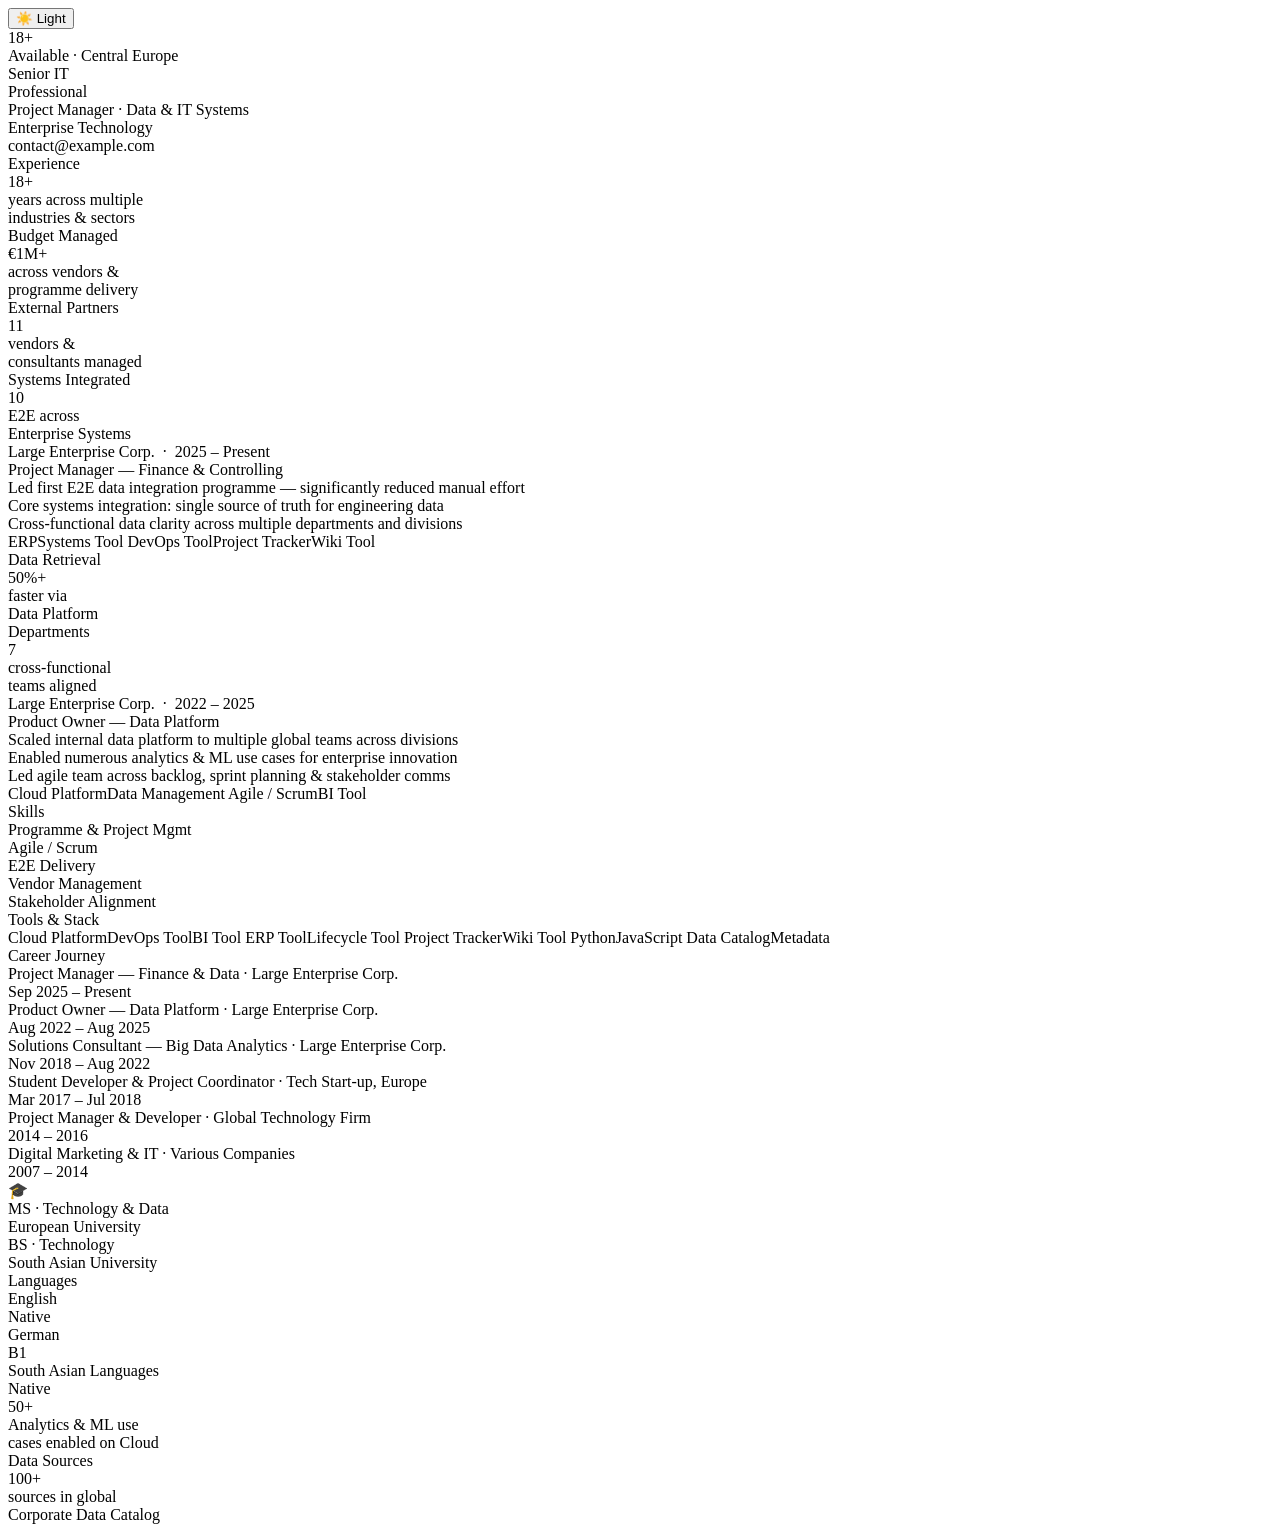
==== commit 5a92775b: "Update index.html" ====
--- a/index.html
+++ b/index.html
@@ -4,246 +4,7 @@
   <meta charset="UTF-8">
   <meta name="viewport" content="width=device-width, initial-scale=1.0">
   <title>Data & IT Professional — Resume</title>
-  <style>
-    *, *::before, *::after { box-sizing: border-box; margin: 0; padding: 0; }
-
-    /* ── CSS VARIABLES: DARK (default) ── */
-    :root {
-      --bg:               #000000;
-      --card-bg:          #1c1c1e;
-      --card-border:      rgba(255,255,255,0.05);
-      --hero-bg:          linear-gradient(145deg,#141414 0%,#0a0a0a 100%);
-      --hero-tag-bg:      rgba(255,255,255,0.06);
-      --hero-tag-border:  rgba(255,255,255,0.08);
-      --hero-tag-color:   rgba(255,255,255,0.45);
-      --hero-bg-text:     rgba(255,255,255,0.03);
-      --text-primary:     #f5f5f7;
-      --text-secondary:   rgba(255,255,255,0.55);
-      --text-muted:       rgba(255,255,255,0.3);
-      --text-faint:       rgba(255,255,255,0.25);
-      --stat-lbl:         rgba(255,255,255,0.35);
-      --tag-bg:           rgba(255,255,255,0.07);
-      --tag-color:        rgba(255,255,255,0.5);
-      --tag-border:       rgba(255,255,255,0.08);
-      --sec-lbl:          rgba(255,255,255,0.3);
-      --bar-track:        rgba(255,255,255,0.07);
-      --bar-name:         rgba(255,255,255,0.45);
-      --tl-role:          rgba(255,255,255,0.75);
-      --tl-period:        rgba(255,255,255,0.28);
-      --edu-school:       rgba(255,255,255,0.3);
-      --edu-div:          rgba(255,255,255,0.06);
-      --lang-border:      rgba(255,255,255,0.05);
-      --lang-name:        rgba(255,255,255,0.7);
-      --lang-badge-bg:    rgba(255,255,255,0.08);
-      --lang-badge-color: rgba(255,255,255,0.45);
-      --native-bg:        rgba(61,154,255,0.15);
-      --native-color:     #3d9aff;
-      --native-border:    rgba(61,154,255,0.2);
-      --accent:           #3d9aff;
-      --toggle-bg:        rgba(255,255,255,0.1);
-      --toggle-border:    rgba(255,255,255,0.15);
-      --toggle-color:     rgba(255,255,255,0.8);
-      --transition:       0.3s ease;
-    }
-
-    /* ── CSS VARIABLES: LIGHT ── */
-    body.light {
-      --bg:               #f5f5f7;
-      --card-bg:          #ffffff;
-      --card-border:      rgba(0,0,0,0.06);
-      --hero-bg:          linear-gradient(145deg,#1d1d1f 0%,#2c2c2e 100%);
-      --hero-tag-bg:      rgba(255,255,255,0.1);
-      --hero-tag-border:  rgba(255,255,255,0.12);
-      --hero-tag-color:   rgba(255,255,255,0.6);
-      --hero-bg-text:     rgba(255,255,255,0.04);
-      --text-primary:     #1d1d1f;
-      --text-secondary:   #3d3d3f;
-      --text-muted:       #86868b;
-      --text-faint:       #86868b;
-      --stat-lbl:         #86868b;
-      --tag-bg:           #f0f0f2;
-      --tag-color:        #3d3d3f;
-      --tag-border:       rgba(0,0,0,0.07);
-      --sec-lbl:          #86868b;
-      --bar-track:        #ebebed;
-      --bar-name:         #3d3d3f;
-      --tl-role:          #1d1d1f;
-      --tl-period:        #86868b;
-      --edu-school:       #86868b;
-      --edu-div:          #ebebed;
-      --lang-border:      #f0f0f2;
-      --lang-name:        #1d1d1f;
-      --lang-badge-bg:    #f0f0f2;
-      --lang-badge-color: #3d3d3f;
-      --native-bg:        #e8f0fe;
-      --native-color:     #0071e3;
-      --native-border:    rgba(0,113,227,0.2);
-      --accent:           #0071e3;
-      --toggle-bg:        rgba(0,0,0,0.06);
-      --toggle-border:    rgba(0,0,0,0.1);
-      --toggle-color:     #3d3d3f;
-    }
-
-    body {
-      background: var(--bg);
-      font-family: -apple-system, BlinkMacSystemFont, 'SF Pro Display', 'SF Pro Text', 'Helvetica Neue', sans-serif;
-      display: flex; justify-content: center; align-items: flex-start;
-      min-height: 100vh; padding: 48px 24px; -webkit-font-smoothing: antialiased;
-      transition: background var(--transition);
-    }
-
-    /* ── TOGGLE BUTTON ── */
-    .theme-toggle {
-      position: fixed;
-      top: 20px; right: 20px;
-      z-index: 100;
-      background: var(--toggle-bg);
-      border: 1px solid var(--toggle-border);
-      color: var(--toggle-color);
-      border-radius: 50px;
-      padding: 8px 16px;
-      font-size: 13px;
-      font-weight: 600;
-      cursor: pointer;
-      display: flex; align-items: center; gap: 7px;
-      transition: all var(--transition);
-      font-family: inherit;
-      backdrop-filter: blur(10px);
-      -webkit-backdrop-filter: blur(10px);
-    }
-    .theme-toggle:hover { opacity: 0.8; transform: scale(1.04); }
-
-    /* ── BENTO GRID ── */
-    .bento {
-      display: grid;
-      grid-template-columns: repeat(4, 1fr);
-      grid-auto-rows: 185px;
-      gap: 16px; width: 1200px; max-width: 100%;
-    }
-    .card {
-      background: var(--card-bg);
-      border-radius: 22px; padding: 26px;
-      overflow: hidden; position: relative;
-      border: 1px solid var(--card-border);
-      transition: background var(--transition), border-color var(--transition);
-    }
-
-    /* ── HERO ── */
-    .card-hero { grid-column:span 2; grid-row:span 2; background: var(--hero-bg) !important; display:flex; flex-direction:column; justify-content:space-between; }
-    .hero-accent { position:absolute; top:0; left:0; right:0; height:3px; background:linear-gradient(90deg,#0071e3 0%,#34c759 33%,#ff9f0a 66%,#ff375f 100%); border-radius:22px 22px 0 0; }
-    .hero-glow { position:absolute; top:-60px; right:-60px; width:220px; height:220px; background:radial-gradient(circle,rgba(0,113,227,0.15) 0%,transparent 70%); border-radius:50%; pointer-events:none; }
-    .hero-bg { position:absolute; bottom:20px; right:20px; font-size:120px; font-weight:900; color:var(--hero-bg-text); line-height:1; user-select:none; letter-spacing:-4px; }
-    .hero-tag { display:inline-flex; align-items:center; gap:6px; background:var(--hero-tag-bg); border:1px solid var(--hero-tag-border); border-radius:20px; padding:5px 12px; font-size:11px; color:var(--hero-tag-color); font-weight:500; width:fit-content; }
-    .hero-dot { width:6px; height:6px; border-radius:50%; background:#34c759; box-shadow:0 0 6px #34c759; }
-    .hero-name { font-size:38px; font-weight:700; color:#f5f5f7; letter-spacing:-1px; line-height:1.05; }
-    .hero-title { font-size:13px; color:rgba(255,255,255,0.4); margin-top:8px; line-height:1.5; font-weight:400; }
-    .hero-loc { font-size:12px; color:rgba(255,255,255,0.25); margin-top:12px; }
-
-    /* ── STAT ── */
-    .card-stat { display:flex; flex-direction:column; justify-content:space-between; }
-    .stat-lbl { font-size:11px; color:var(--stat-lbl); font-weight:500; text-transform:uppercase; letter-spacing:0.5px; transition: color var(--transition); }
-    .stat-val { font-size:48px; font-weight:700; letter-spacing:-2px; line-height:1; }
-    .stat-sub { font-size:11.5px; color:var(--text-muted); line-height:1.4; margin-top:4px; transition: color var(--transition); }
-    .c-blue{color:#3d9aff} .c-green{color:#30d158} .c-orange{color:#ffa726} .c-red{color:#ff6b6b} .c-purple{color:#d490ff}
-    body.light .c-blue{color:#0071e3} body.light .c-green{color:#1d7b3c} body.light .c-orange{color:#b45309} body.light .c-red{color:#c9132b} body.light .c-purple{color:#7c3aed}
-
-    /* ── ROLE ── */
-    .card-role { grid-column:span 2; display:flex; flex-direction:column; justify-content:space-between; }
-    .role-co { font-size:11px; font-weight:600; color:var(--accent); text-transform:uppercase; letter-spacing:0.5px; transition: color var(--transition); }
-    .role-title { font-size:15px; font-weight:700; color:var(--text-primary); margin-top:4px; line-height:1.3; transition: color var(--transition); }
-    .role-bullets { display:flex; flex-direction:column; gap:5px; margin-top:8px; }
-    .role-bullet { font-size:11.5px; color:var(--text-secondary); display:flex; gap:7px; line-height:1.4; transition: color var(--transition); }
-    .role-bullet::before { content:'·'; color:var(--accent); font-weight:700; flex-shrink:0; }
-    .role-tags { display:flex; flex-wrap:wrap; gap:6px; margin-top:8px; }
-    .tag { font-size:10.5px; background:var(--tag-bg); color:var(--tag-color); padding:4px 10px; border-radius:20px; font-weight:500; border:1px solid var(--tag-border); transition: all var(--transition); }
-
-    /* ── SKILLS ── */
-    .card-skills { display:flex; flex-direction:column; justify-content:space-between; }
-    .sec-lbl { font-size:11px; color:var(--sec-lbl); font-weight:500; text-transform:uppercase; letter-spacing:0.4px; transition: color var(--transition); }
-    .sec-title { font-size:13px; font-weight:700; color:var(--text-primary); margin-top:3px; transition: color var(--transition); }
-    .bars { display:flex; flex-direction:column; gap:8px; }
-    .bar-row { display:flex; flex-direction:column; gap:3px; }
-    .bar-name { font-size:11px; color:var(--bar-name); font-weight:500; transition: color var(--transition); }
-    .bar-track { height:4px; background:var(--bar-track); border-radius:2px; overflow:hidden; transition: background var(--transition); }
-    .bar-fill { height:100%; border-radius:2px; }
-
-    /* ── TOOLS ── */
-    .card-tools { display:flex; flex-direction:column; gap:10px; }
-    .pills { display:flex; flex-wrap:wrap; gap:6px; }
-    .pill { font-size:11px; padding:5px 11px; border-radius:20px; font-weight:600; transition: all var(--transition); }
-    .pill-blue{background:rgba(61,154,255,0.15);color:#3d9aff;border:1px solid rgba(61,154,255,0.2)}
-    .pill-green{background:rgba(48,209,88,0.12);color:#30d158;border:1px solid rgba(48,209,88,0.18)}
-    .pill-purple{background:rgba(212,144,255,0.12);color:#d490ff;border:1px solid rgba(212,144,255,0.18)}
-    .pill-orange{background:rgba(255,167,38,0.12);color:#ffa726;border:1px solid rgba(255,167,38,0.18)}
-    .pill-grey{background:var(--tag-bg);color:var(--tag-color);border:1px solid var(--tag-border)}
-    body.light .pill-blue{background:#e8f0fe;color:#0071e3;border-color:rgba(0,113,227,0.2)}
-    body.light .pill-green{background:#e6f9ec;color:#1d7b3c;border-color:rgba(29,123,60,0.2)}
-    body.light .pill-purple{background:#f3eeff;color:#7c3aed;border-color:rgba(124,58,237,0.2)}
-    body.light .pill-orange{background:#fff3e0;color:#b45309;border-color:rgba(180,83,9,0.2)}
-
-    /* ── TIMELINE ── */
-    .card-timeline { grid-column:span 2; grid-row:span 2; display:flex; flex-direction:column; gap:6px; }
-    .tl-items { display:flex; flex-direction:column; gap:16px; margin-top:10px; }
-    .tl-item { display:flex; gap:10px; align-items:flex-start; }
-    .tl-dot { width:8px; height:8px; border-radius:50%; margin-top:3px; flex-shrink:0; }
-    .tl-role { font-size:12px; font-weight:600; color:var(--tl-role); line-height:1.3; transition: color var(--transition); }
-    .tl-period { font-size:10.5px; color:var(--tl-period); margin-top:1px; transition: color var(--transition); }
-
-    /* ── EDUCATION ── */
-    .card-edu { display:flex; flex-direction:column; justify-content:space-between; }
-    .edu-icon { font-size:28px; }
-    .edu-degree { font-size:13px; font-weight:700; color:var(--text-primary); line-height:1.3; transition: color var(--transition); }
-    .edu-school { font-size:11px; color:var(--edu-school); margin-top:3px; transition: color var(--transition); }
-    .edu-div { height:1px; background:var(--edu-div); margin:10px 0; transition: background var(--transition); }
-
-    /* ── LANGUAGES ── */
-    .card-lang { display:flex; flex-direction:column; justify-content:space-between; }
-    .lang-item { display:flex; justify-content:space-between; align-items:center; padding:7px 0; border-bottom:1px solid var(--lang-border); transition: border-color var(--transition); }
-    .lang-item:last-child { border-bottom:none; }
-    .lang-name { font-size:12px; font-weight:600; color:var(--lang-name); transition: color var(--transition); }
-    .lang-badge { font-size:10px; font-weight:600; padding:3px 9px; border-radius:20px; background:var(--lang-badge-bg); color:var(--lang-badge-color); transition: all var(--transition); }
-    .lang-badge.native { background:var(--native-bg); color:var(--native-color); border:1px solid var(--native-border); }
-
-    /* ── HIGHLIGHT ── */
-    .card-hl-green { background:linear-gradient(145deg,#1a5c2a 0%,#30d158 100%); display:flex; flex-direction:column; justify-content:center; align-items:center; text-align:center; gap:6px; }
-    .hl-num { font-size:52px; font-weight:800; color:#fff; letter-spacing:-2px; line-height:1; }
-    .hl-lbl { font-size:12px; color:rgba(255,255,255,0.85); line-height:1.5; font-weight:500; }
-
-    /* ── TABLET ── */
-    @media (max-width: 900px) {
-      body { padding: 24px 16px; }
-      .bento { grid-template-columns: repeat(2, 1fr); grid-auto-rows: auto; gap: 12px; }
-      .card { padding: 22px; }
-      .card-hero { grid-column: span 2; grid-row: span 1; min-height: 200px; }
-      .card-role { grid-column: span 2; }
-      .card-timeline { grid-column: span 2; grid-row: span 1; }
-      .hero-name { font-size: 32px; }
-      .stat-val { font-size: 40px; }
-    }
-
-    /* ── MOBILE ── */
-    @media (max-width: 560px) {
-      body { padding: 16px 12px; }
-      .bento { grid-template-columns: 1fr; grid-auto-rows: auto; gap: 10px; }
-      .card { padding: 20px; border-radius: 18px; }
-      .card-hero { grid-column: span 1; grid-row: span 1; min-height: 220px; }
-      .card-role { grid-column: span 1; }
-      .card-timeline { grid-column: span 1; grid-row: span 1; }
-      .hero-name { font-size: 28px; letter-spacing: -0.5px; }
-      .hero-title { font-size: 12px; }
-      .hero-bg { font-size: 80px; }
-      .stat-val { font-size: 42px; }
-      .stat-sub { font-size: 11px; }
-      .role-title { font-size: 14px; }
-      .role-bullet { font-size: 11px; }
-      .tl-items { gap: 14px; }
-      .card-hl-green { min-height: 120px; }
-      .hl-num { font-size: 44px; }
-      .pills { gap: 5px; }
-      .pill { font-size: 10.5px; padding: 4px 10px; }
-      .theme-toggle { top: 12px; right: 12px; padding: 7px 13px; font-size: 12px; }
-    }
-  </style>
+  <link rel="stylesheet" href="styles.css">
 </head>
 <body>
 
@@ -427,33 +188,7 @@
   </div>
 
 </div>
-
-<script>
-  // Apply saved theme on page load
-  (function () {
-    const saved = localStorage.getItem('theme');
-    if (saved === 'light') {
-      document.body.classList.add('light');
-      document.getElementById('toggleIcon').textContent = '🌙';
-      document.getElementById('toggleLabel').textContent = 'Dark';
-    }
-  })();
-
-  function toggleTheme() {
-    const isLight = document.body.classList.toggle('light');
-    const icon  = document.getElementById('toggleIcon');
-    const label = document.getElementById('toggleLabel');
-    if (isLight) {
-      icon.textContent  = '🌙';
-      label.textContent = 'Dark';
-      localStorage.setItem('theme', 'light');
-    } else {
-      icon.textContent  = '☀️';
-      label.textContent = 'Light';
-      localStorage.setItem('theme', 'dark');
-    }
-  }
-</script>
+<script src="script.js"></script>
 
 </body>
 </html>
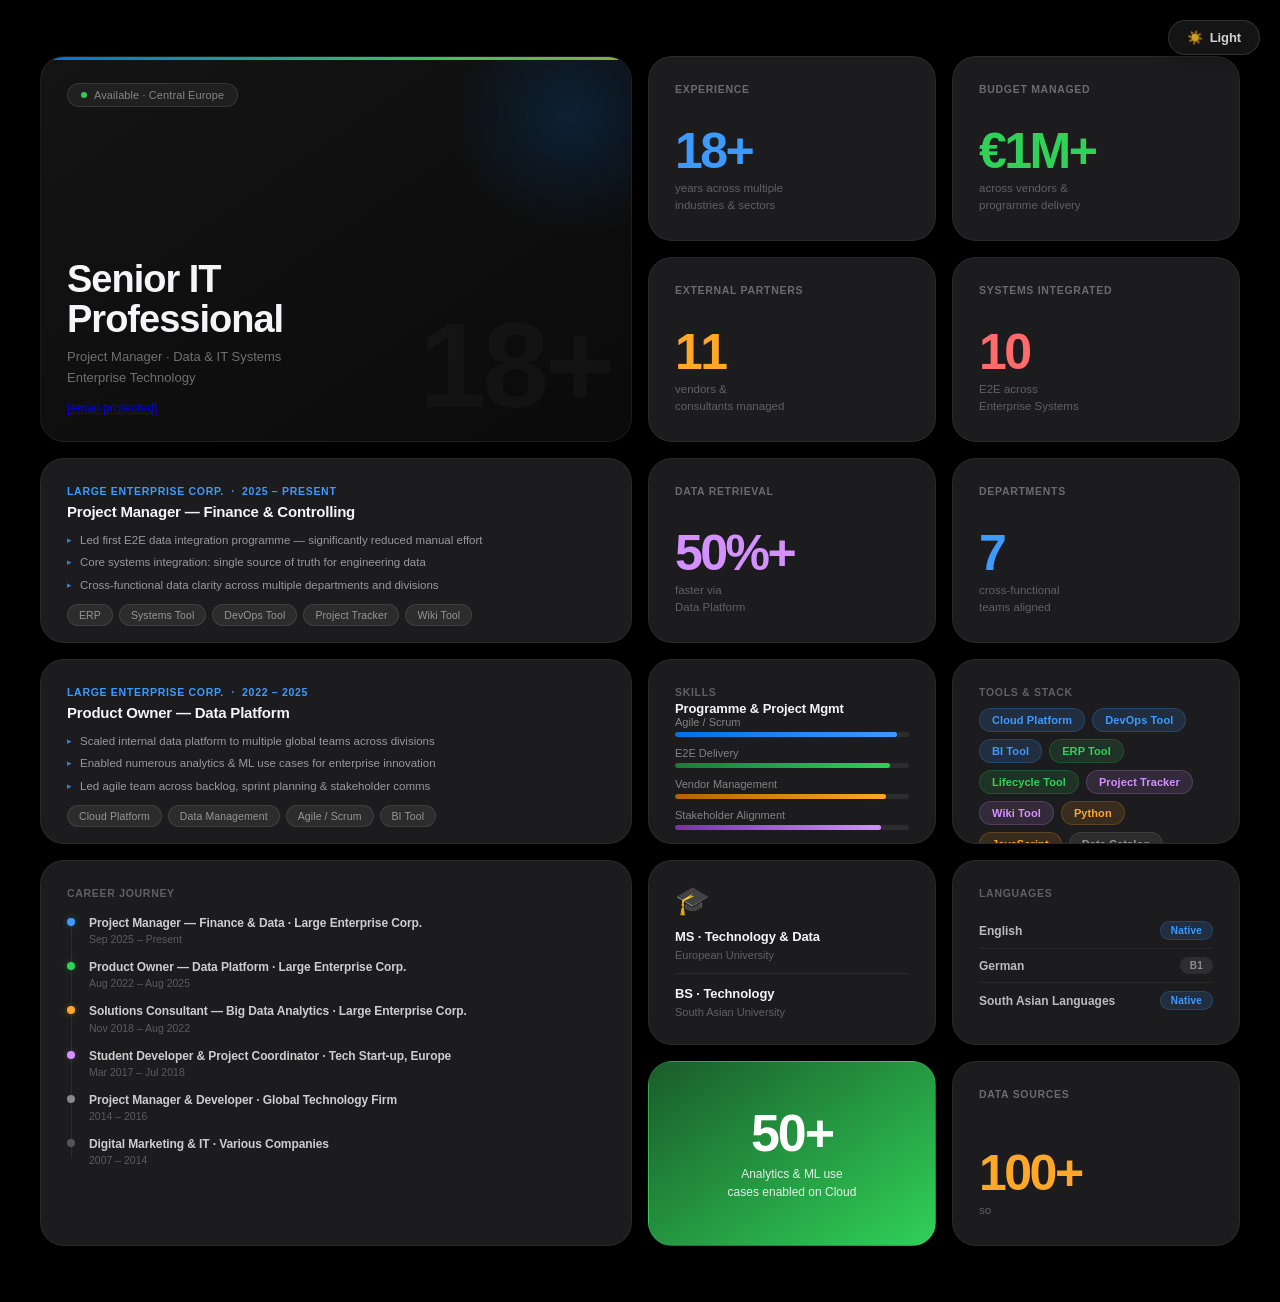
==== commit 536da4ea: "Update index.html" ====
--- a/index.html
+++ b/index.html
@@ -25,7 +25,7 @@
     <div>
       <div class="hero-name">Senior IT<br>Professional</div>
       <div class="hero-title">Project Manager · Data &amp; IT Systems<br>Enterprise Technology</div>
-      <div class="hero-loc">contact@example.com</div>
+      <div class="hero-loc"><a href="/cdn-cgi/l/email-protection" class="__cf_email__" data-cfemail="b7d4d8d9c3d6d4c3f7d2cfd6dac7dbd299d4d8da">[email&#160;protected]</a></div>
     </div>
   </div>
 
@@ -103,10 +103,10 @@
   <div class="card card-skills">
     <div><div class="sec-lbl">Skills</div><div class="sec-title">Programme &amp; Project Mgmt</div></div>
     <div class="bars">
-      <div class="bar-row"><div class="bar-name">Agile / Scrum</div><div class="bar-track"><div class="bar-fill" style="width:95%;background:linear-gradient(90deg,#0071e3,#3d9aff)"></div></div></div>
-      <div class="bar-row"><div class="bar-name">E2E Delivery</div><div class="bar-track"><div class="bar-fill" style="width:92%;background:linear-gradient(90deg,#1a7a3a,#30d158)"></div></div></div>
-      <div class="bar-row"><div class="bar-name">Vendor Management</div><div class="bar-track"><div class="bar-fill" style="width:90%;background:linear-gradient(90deg,#b36200,#ffa726)"></div></div></div>
-      <div class="bar-row"><div class="bar-name">Stakeholder Alignment</div><div class="bar-track"><div class="bar-fill" style="width:88%;background:linear-gradient(90deg,#7a2faa,#d490ff)"></div></div></div>
+      <div class="bar-row"><div class="bar-name">Agile / Scrum</div><div class="bar-track"><div class="bar-fill" style="--target-width:95%;background:linear-gradient(90deg,#0071e3,#3d9aff)"></div></div></div>
+      <div class="bar-row"><div class="bar-name">E2E Delivery</div><div class="bar-track"><div class="bar-fill" style="--target-width:92%;background:linear-gradient(90deg,#1a7a3a,#30d158)"></div></div></div>
+      <div class="bar-row"><div class="bar-name">Vendor Management</div><div class="bar-track"><div class="bar-fill" style="--target-width:90%;background:linear-gradient(90deg,#b36200,#ffa726)"></div></div></div>
+      <div class="bar-row"><div class="bar-name">Stakeholder Alignment</div><div class="bar-track"><div class="bar-fill" style="--target-width:88%;background:linear-gradient(90deg,#7a2faa,#d490ff)"></div></div></div>
     </div>
   </div>
 
@@ -184,11 +184,4 @@
   <!-- STAT: Data sources -->
   <div class="card card-stat">
     <div class="stat-lbl">Data Sources</div>
-    <div><div class="stat-val c-orange">100+</div><div class="stat-sub">sources in global<br>Corporate Data Catalog</div></div>
-  </div>
-
-</div>
-<script src="script.js"></script>
-
-</body>
-</html>
+    <div><div class="stat-val c-orange">100+</div><div class="stat-sub">so
--- a/styles.css
+++ b/styles.css
@@ -0,0 +1,748 @@
+/* ─────────────────────────────────────────
+   RESET
+───────────────────────────────────────── */
+*, *::before, *::after { box-sizing: border-box; margin: 0; padding: 0; }
+
+/* ─────────────────────────────────────────
+   CSS VARIABLES — DARK (default)
+───────────────────────────────────────── */
+:root {
+  --bg:               #000000;
+  --card-bg:          #1c1c1e;
+  --card-border:      rgba(255,255,255,0.06);
+  --card-shadow:      0 2px 12px rgba(0,0,0,0.4), 0 1px 3px rgba(0,0,0,0.3);
+  --card-shadow-hover:0 8px 32px rgba(0,0,0,0.6), 0 2px 8px rgba(0,0,0,0.4);
+  --hero-bg:          linear-gradient(145deg,#141414 0%,#0a0a0a 100%);
+  --hero-tag-bg:      rgba(255,255,255,0.06);
+  --hero-tag-border:  rgba(255,255,255,0.1);
+  --hero-tag-color:   rgba(255,255,255,0.45);
+  --hero-bg-text:     rgba(255,255,255,0.03);
+  --text-primary:     #f5f5f7;
+  --text-secondary:   rgba(255,255,255,0.55);
+  --text-muted:       rgba(255,255,255,0.3);
+  --stat-lbl:         rgba(255,255,255,0.35);
+  --tag-bg:           rgba(255,255,255,0.07);
+  --tag-color:        rgba(255,255,255,0.5);
+  --tag-border:       rgba(255,255,255,0.09);
+  --sec-lbl:          rgba(255,255,255,0.3);
+  --bar-track:        rgba(255,255,255,0.07);
+  --bar-name:         rgba(255,255,255,0.45);
+  --tl-line:          rgba(255,255,255,0.07);
+  --tl-role:          rgba(255,255,255,0.78);
+  --tl-period:        rgba(255,255,255,0.28);
+  --edu-school:       rgba(255,255,255,0.3);
+  --edu-div:          rgba(255,255,255,0.06);
+  --lang-border:      rgba(255,255,255,0.05);
+  --lang-name:        rgba(255,255,255,0.7);
+  --lang-badge-bg:    rgba(255,255,255,0.08);
+  --lang-badge-color: rgba(255,255,255,0.45);
+  --native-bg:        rgba(61,154,255,0.15);
+  --native-color:     #3d9aff;
+  --native-border:    rgba(61,154,255,0.2);
+  --accent:           #3d9aff;
+  --toggle-bg:        rgba(255,255,255,0.08);
+  --toggle-border:    rgba(255,255,255,0.12);
+  --toggle-color:     rgba(255,255,255,0.8);
+  --toggle-shadow:    0 4px 20px rgba(0,0,0,0.3);
+  --transition:       0.3s cubic-bezier(0.4, 0, 0.2, 1);
+}
+
+/* ─────────────────────────────────────────
+   CSS VARIABLES — LIGHT
+───────────────────────────────────────── */
+body.light {
+  --bg:               #f0f0f3;
+  --card-bg:          #ffffff;
+  --card-border:      rgba(0,0,0,0.05);
+  --card-shadow:      0 2px 12px rgba(0,0,0,0.07), 0 1px 3px rgba(0,0,0,0.05);
+  --card-shadow-hover:0 8px 32px rgba(0,0,0,0.12), 0 2px 8px rgba(0,0,0,0.07);
+  --hero-bg:          linear-gradient(145deg,#1d1d1f 0%,#2c2c2e 100%);
+  --hero-tag-bg:      rgba(255,255,255,0.1);
+  --hero-tag-border:  rgba(255,255,255,0.15);
+  --hero-tag-color:   rgba(255,255,255,0.6);
+  --hero-bg-text:     rgba(255,255,255,0.04);
+  --text-primary:     #1d1d1f;
+  --text-secondary:   #3d3d3f;
+  --text-muted:       #86868b;
+  --stat-lbl:         #86868b;
+  --tag-bg:           #f0f0f2;
+  --tag-color:        #3d3d3f;
+  --tag-border:       rgba(0,0,0,0.07);
+  --sec-lbl:          #86868b;
+  --bar-track:        #e5e5ea;
+  --bar-name:         #3d3d3f;
+  --tl-line:          rgba(0,0,0,0.08);
+  --tl-role:          #1d1d1f;
+  --tl-period:        #86868b;
+  --edu-school:       #86868b;
+  --edu-div:          #e5e5ea;
+  --lang-border:      #f0f0f2;
+  --lang-name:        #1d1d1f;
+  --lang-badge-bg:    #f0f0f2;
+  --lang-badge-color: #3d3d3f;
+  --native-bg:        #e8f0fe;
+  --native-color:     #0071e3;
+  --native-border:    rgba(0,113,227,0.2);
+  --accent:           #0071e3;
+  --toggle-bg:        rgba(255,255,255,0.9);
+  --toggle-border:    rgba(0,0,0,0.1);
+  --toggle-color:     #1d1d1f;
+  --toggle-shadow:    0 4px 20px rgba(0,0,0,0.1);
+}
+
+/* ─────────────────────────────────────────
+   BASE
+───────────────────────────────────────── */
+html { scroll-behavior: smooth; }
+
+body {
+  background: var(--bg);
+  font-family: -apple-system, BlinkMacSystemFont, 'SF Pro Display', 'SF Pro Text', 'Helvetica Neue', sans-serif;
+  display: flex;
+  justify-content: center;
+  align-items: flex-start;
+  min-height: 100vh;
+  padding: 56px 24px;
+  -webkit-font-smoothing: antialiased;
+  -moz-osx-font-smoothing: grayscale;
+  transition: background var(--transition);
+}
+
+/* ─────────────────────────────────────────
+   THEME TOGGLE
+───────────────────────────────────────── */
+.theme-toggle {
+  position: fixed;
+  top: 20px;
+  right: 20px;
+  z-index: 100;
+  background: var(--toggle-bg);
+  border: 1px solid var(--toggle-border);
+  color: var(--toggle-color);
+  border-radius: 50px;
+  padding: 9px 18px;
+  font-size: 13px;
+  font-weight: 600;
+  cursor: pointer;
+  display: flex;
+  align-items: center;
+  gap: 7px;
+  font-family: inherit;
+  backdrop-filter: blur(20px);
+  -webkit-backdrop-filter: blur(20px);
+  box-shadow: var(--toggle-shadow);
+  transition: all var(--transition);
+  letter-spacing: -0.1px;
+}
+.theme-toggle:hover {
+  transform: translateY(-2px) scale(1.03);
+  box-shadow: 0 8px 28px rgba(0,0,0,0.25);
+}
+.theme-toggle:active { transform: scale(0.97); }
+
+/* ─────────────────────────────────────────
+   BENTO GRID
+───────────────────────────────────────── */
+.bento {
+  display: grid;
+  grid-template-columns: repeat(4, 1fr);
+  grid-auto-rows: 185px;
+  gap: 16px;
+  width: 1200px;
+  max-width: 100%;
+}
+
+/* ─────────────────────────────────────────
+   CARD BASE — entrance animation + hover
+───────────────────────────────────────── */
+.card {
+  background: var(--card-bg);
+  border-radius: 24px;
+  padding: 26px;
+  overflow: hidden;
+  position: relative;
+  border: 1px solid var(--card-border);
+  box-shadow: var(--card-shadow);
+  transition:
+    background var(--transition),
+    border-color var(--transition),
+    box-shadow var(--transition),
+    transform var(--transition);
+
+  /* staggered entrance */
+  opacity: 0;
+  transform: translateY(16px);
+  animation: cardIn 0.5s cubic-bezier(0.34, 1.2, 0.64, 1) forwards;
+}
+
+.card:hover {
+  transform: translateY(-3px);
+  box-shadow: var(--card-shadow-hover);
+  border-color: rgba(255,255,255,0.1);
+}
+body.light .card:hover {
+  border-color: rgba(0,0,0,0.1);
+}
+
+/* stagger each card's entrance */
+.card:nth-child(1)  { animation-delay: 0.04s; }
+.card:nth-child(2)  { animation-delay: 0.08s; }
+.card:nth-child(3)  { animation-delay: 0.12s; }
+.card:nth-child(4)  { animation-delay: 0.16s; }
+.card:nth-child(5)  { animation-delay: 0.20s; }
+.card:nth-child(6)  { animation-delay: 0.24s; }
+.card:nth-child(7)  { animation-delay: 0.28s; }
+.card:nth-child(8)  { animation-delay: 0.32s; }
+.card:nth-child(9)  { animation-delay: 0.36s; }
+.card:nth-child(10) { animation-delay: 0.40s; }
+.card:nth-child(11) { animation-delay: 0.44s; }
+.card:nth-child(12) { animation-delay: 0.48s; }
+.card:nth-child(13) { animation-delay: 0.52s; }
+.card:nth-child(14) { animation-delay: 0.56s; }
+.card:nth-child(15) { animation-delay: 0.60s; }
+.card:nth-child(16) { animation-delay: 0.64s; }
+
+@keyframes cardIn {
+  to { opacity: 1; transform: translateY(0); }
+}
+
+/* ─────────────────────────────────────────
+   HERO
+───────────────────────────────────────── */
+.card-hero {
+  grid-column: span 2;
+  grid-row: span 2;
+  background: var(--hero-bg) !important;
+  display: flex;
+  flex-direction: column;
+  justify-content: space-between;
+}
+/* hero never lifts on hover — it's the anchor */
+.card-hero:hover { transform: none; }
+
+.hero-accent {
+  position: absolute;
+  top: 0; left: 0; right: 0;
+  height: 3px;
+  background: linear-gradient(90deg, #0071e3 0%, #34c759 33%, #ff9f0a 66%, #ff375f 100%);
+  border-radius: 24px 24px 0 0;
+  background-size: 200% 100%;
+  animation: accentShift 6s linear infinite;
+}
+
+@keyframes accentShift {
+  0%   { background-position: 0% 0%; }
+  100% { background-position: 200% 0%; }
+}
+
+.hero-glow {
+  position: absolute;
+  top: -60px; right: -60px;
+  width: 240px; height: 240px;
+  background: radial-gradient(circle, rgba(0,113,227,0.18) 0%, transparent 70%);
+  border-radius: 50%;
+  pointer-events: none;
+  animation: glowPulse 4s ease-in-out infinite;
+}
+
+@keyframes glowPulse {
+  0%, 100% { opacity: 1; transform: scale(1); }
+  50%       { opacity: 0.6; transform: scale(1.15); }
+}
+
+.hero-bg {
+  position: absolute;
+  bottom: 16px; right: 20px;
+  font-size: 120px;
+  font-weight: 900;
+  color: var(--hero-bg-text);
+  line-height: 1;
+  user-select: none;
+  letter-spacing: -4px;
+}
+
+.hero-tag {
+  display: inline-flex;
+  align-items: center;
+  gap: 7px;
+  background: var(--hero-tag-bg);
+  border: 1px solid var(--hero-tag-border);
+  border-radius: 20px;
+  padding: 5px 13px;
+  font-size: 11px;
+  color: var(--hero-tag-color);
+  font-weight: 500;
+  width: fit-content;
+  letter-spacing: 0.1px;
+}
+
+.hero-dot {
+  width: 6px; height: 6px;
+  border-radius: 50%;
+  background: #34c759;
+  box-shadow: 0 0 0 0 rgba(52,199,89,0.4);
+  animation: ping 2s ease-in-out infinite;
+}
+
+@keyframes ping {
+  0%        { box-shadow: 0 0 0 0 rgba(52,199,89,0.5); }
+  70%       { box-shadow: 0 0 0 7px rgba(52,199,89,0); }
+  100%      { box-shadow: 0 0 0 0 rgba(52,199,89,0); }
+}
+
+.hero-name {
+  font-size: 38px;
+  font-weight: 700;
+  color: #f5f5f7;
+  letter-spacing: -1px;
+  line-height: 1.05;
+}
+
+.hero-title {
+  font-size: 13px;
+  color: rgba(255,255,255,0.4);
+  margin-top: 8px;
+  line-height: 1.6;
+  font-weight: 400;
+}
+
+.hero-loc {
+  font-size: 12px;
+  color: rgba(255,255,255,0.22);
+  margin-top: 12px;
+  letter-spacing: 0.1px;
+}
+
+/* ─────────────────────────────────────────
+   STAT
+───────────────────────────────────────── */
+.card-stat { display: flex; flex-direction: column; justify-content: space-between; }
+
+.stat-lbl {
+  font-size: 10.5px;
+  color: var(--stat-lbl);
+  font-weight: 600;
+  text-transform: uppercase;
+  letter-spacing: 0.7px;
+  transition: color var(--transition);
+}
+
+.stat-val {
+  font-size: 50px;
+  font-weight: 800;
+  letter-spacing: -2.5px;
+  line-height: 1;
+}
+
+.stat-sub {
+  font-size: 11.5px;
+  color: var(--text-muted);
+  line-height: 1.5;
+  margin-top: 4px;
+  transition: color var(--transition);
+}
+
+/* accent colours */
+.c-blue   { color: #3d9aff; }
+.c-green  { color: #30d158; }
+.c-orange { color: #ffa726; }
+.c-red    { color: #ff6b6b; }
+.c-purple { color: #d490ff; }
+
+body.light .c-blue   { color: #0071e3; }
+body.light .c-green  { color: #1d7b3c; }
+body.light .c-orange { color: #b45309; }
+body.light .c-red    { color: #c9132b; }
+body.light .c-purple { color: #7c3aed; }
+
+/* ─────────────────────────────────────────
+   ROLE
+───────────────────────────────────────── */
+.card-role { grid-column: span 2; display: flex; flex-direction: column; justify-content: space-between; }
+
+.role-co {
+  font-size: 10.5px;
+  font-weight: 700;
+  color: var(--accent);
+  text-transform: uppercase;
+  letter-spacing: 0.7px;
+  transition: color var(--transition);
+}
+
+.role-title {
+  font-size: 15px;
+  font-weight: 700;
+  color: var(--text-primary);
+  margin-top: 5px;
+  line-height: 1.3;
+  letter-spacing: -0.2px;
+  transition: color var(--transition);
+}
+
+.role-bullets { display: flex; flex-direction: column; gap: 6px; margin-top: 10px; }
+
+.role-bullet {
+  font-size: 11.5px;
+  color: var(--text-secondary);
+  display: flex;
+  gap: 8px;
+  line-height: 1.45;
+  transition: color var(--transition);
+}
+
+.role-bullet::before {
+  content: '▸';
+  color: var(--accent);
+  font-size: 9px;
+  flex-shrink: 0;
+  margin-top: 2px;
+  opacity: 0.8;
+  transition: color var(--transition);
+}
+
+.role-tags { display: flex; flex-wrap: wrap; gap: 6px; margin-top: 10px; }
+
+.tag {
+  font-size: 10.5px;
+  background: var(--tag-bg);
+  color: var(--tag-color);
+  padding: 4px 11px;
+  border-radius: 20px;
+  font-weight: 500;
+  border: 1px solid var(--tag-border);
+  transition: all var(--transition);
+  letter-spacing: 0.1px;
+}
+.tag:hover { opacity: 0.75; }
+
+/* ─────────────────────────────────────────
+   SKILLS / BARS
+───────────────────────────────────────── */
+.card-skills { display: flex; flex-direction: column; justify-content: space-between; }
+
+.sec-lbl {
+  font-size: 10.5px;
+  color: var(--sec-lbl);
+  font-weight: 600;
+  text-transform: uppercase;
+  letter-spacing: 0.7px;
+  transition: color var(--transition);
+}
+
+.sec-title {
+  font-size: 13px;
+  font-weight: 700;
+  color: var(--text-primary);
+  margin-top: 3px;
+  letter-spacing: -0.1px;
+  transition: color var(--transition);
+}
+
+.bars { display: flex; flex-direction: column; gap: 10px; }
+.bar-row { display: flex; flex-direction: column; gap: 4px; }
+
+.bar-name {
+  font-size: 11px;
+  color: var(--bar-name);
+  font-weight: 500;
+  transition: color var(--transition);
+}
+
+.bar-track {
+  height: 5px;
+  background: var(--bar-track);
+  border-radius: 3px;
+  overflow: hidden;
+  transition: background var(--transition);
+}
+
+.bar-fill {
+  height: 100%;
+  border-radius: 3px;
+  width: 0;  /* start at 0, animate in */
+  animation: barGrow 1s cubic-bezier(0.34, 1.1, 0.64, 1) forwards;
+  animation-delay: 0.6s;
+}
+
+/* each bar animates to its target width from the inline style */
+@keyframes barGrow {
+  to { width: var(--target-width, 100%); }
+}
+
+/* ─────────────────────────────────────────
+   TOOLS / PILLS
+───────────────────────────────────────── */
+.card-tools { display: flex; flex-direction: column; gap: 10px; }
+.pills { display: flex; flex-wrap: wrap; gap: 7px; }
+
+.pill {
+  font-size: 11px;
+  padding: 5px 12px;
+  border-radius: 20px;
+  font-weight: 600;
+  transition: all 0.2s ease;
+  letter-spacing: 0.1px;
+}
+.pill:hover { transform: translateY(-1px); opacity: 0.85; }
+
+.pill-blue   { background: rgba(61,154,255,0.15);  color: #3d9aff; border: 1px solid rgba(61,154,255,0.22); }
+.pill-green  { background: rgba(48,209,88,0.12);   color: #30d158; border: 1px solid rgba(48,209,88,0.2); }
+.pill-purple { background: rgba(212,144,255,0.12); color: #d490ff; border: 1px solid rgba(212,144,255,0.2); }
+.pill-orange { background: rgba(255,167,38,0.12);  color: #ffa726; border: 1px solid rgba(255,167,38,0.2); }
+.pill-grey   { background: var(--tag-bg); color: var(--tag-color); border: 1px solid var(--tag-border); }
+
+body.light .pill-blue   { background: #e8f0fe; color: #0071e3; border-color: rgba(0,113,227,0.2); }
+body.light .pill-green  { background: #e6f9ec; color: #1d7b3c; border-color: rgba(29,123,60,0.2); }
+body.light .pill-purple { background: #f3eeff; color: #7c3aed; border-color: rgba(124,58,237,0.2); }
+body.light .pill-orange { background: #fff3e0; color: #b45309; border-color: rgba(180,83,9,0.2); }
+
+/* ─────────────────────────────────────────
+   TIMELINE
+───────────────────────────────────────── */
+.card-timeline {
+  grid-column: span 2;
+  grid-row: span 2;
+  display: flex;
+  flex-direction: column;
+  gap: 6px;
+}
+
+.tl-items {
+  display: flex;
+  flex-direction: column;
+  gap: 0;
+  margin-top: 10px;
+  position: relative;
+}
+
+/* vertical connector line */
+.tl-items::before {
+  content: '';
+  position: absolute;
+  left: 3.5px;
+  top: 8px;
+  bottom: 8px;
+  width: 1px;
+  background: var(--tl-line);
+  transition: background var(--transition);
+}
+
+.tl-item {
+  display: flex;
+  gap: 14px;
+  align-items: flex-start;
+  padding-bottom: 14px;
+  position: relative;
+}
+.tl-item:last-child { padding-bottom: 0; }
+
+.tl-dot {
+  width: 8px; height: 8px;
+  border-radius: 50%;
+  margin-top: 3px;
+  flex-shrink: 0;
+  position: relative;
+  z-index: 1;
+  transition: transform 0.2s ease, box-shadow 0.2s ease;
+}
+.tl-item:hover .tl-dot { transform: scale(1.4); }
+
+.tl-role {
+  font-size: 12px;
+  font-weight: 600;
+  color: var(--tl-role);
+  line-height: 1.35;
+  transition: color var(--transition);
+  letter-spacing: -0.1px;
+}
+
+.tl-period {
+  font-size: 10.5px;
+  color: var(--tl-period);
+  margin-top: 2px;
+  font-weight: 500;
+  transition: color var(--transition);
+}
+
+/* ─────────────────────────────────────────
+   EDUCATION
+───────────────────────────────────────── */
+.card-edu { display: flex; flex-direction: column; justify-content: space-between; }
+.edu-icon { font-size: 28px; line-height: 1; }
+
+.edu-degree {
+  font-size: 13px;
+  font-weight: 700;
+  color: var(--text-primary);
+  line-height: 1.3;
+  letter-spacing: -0.1px;
+  transition: color var(--transition);
+}
+
+.edu-school {
+  font-size: 11px;
+  color: var(--edu-school);
+  margin-top: 3px;
+  font-weight: 500;
+  transition: color var(--transition);
+}
+
+.edu-div {
+  height: 1px;
+  background: var(--edu-div);
+  margin: 12px 0;
+  transition: background var(--transition);
+}
+
+/* ─────────────────────────────────────────
+   LANGUAGES
+───────────────────────────────────────── */
+.card-lang { display: flex; flex-direction: column; justify-content: space-between; }
+
+.lang-item {
+  display: flex;
+  justify-content: space-between;
+  align-items: center;
+  padding: 8px 0;
+  border-bottom: 1px solid var(--lang-border);
+  transition: border-color var(--transition);
+}
+.lang-item:last-child { border-bottom: none; }
+
+.lang-name {
+  font-size: 12px;
+  font-weight: 600;
+  color: var(--lang-name);
+  transition: color var(--transition);
+}
+
+.lang-badge {
+  font-size: 10px;
+  font-weight: 700;
+  padding: 3px 10px;
+  border-radius: 20px;
+  background: var(--lang-badge-bg);
+  color: var(--lang-badge-color);
+  letter-spacing: 0.2px;
+  transition: all var(--transition);
+}
+
+.lang-badge.native {
+  background: var(--native-bg);
+  color: var(--native-color);
+  border: 1px solid var(--native-border);
+}
+
+/* ─────────────────────────────────────────
+   HIGHLIGHT (green gradient)
+───────────────────────────────────────── */
+.card-hl-green {
+  background: linear-gradient(145deg, #1a5c2a 0%, #30d158 100%);
+  display: flex;
+  flex-direction: column;
+  justify-content: center;
+  align-items: center;
+  text-align: center;
+  gap: 6px;
+}
+.card-hl-green:hover { transform: translateY(-3px) scale(1.01); }
+
+.hl-num {
+  font-size: 52px;
+  font-weight: 800;
+  color: #fff;
+  letter-spacing: -2px;
+  line-height: 1;
+}
+
+.hl-lbl {
+  font-size: 12px;
+  color: rgba(255,255,255,0.85);
+  line-height: 1.5;
+  font-weight: 500;
+}
+
+/* ─────────────────────────────────────────
+   TABLET  (≤ 900px)
+───────────────────────────────────────── */
+@media (max-width: 900px) {
+  body { padding: 32px 16px; }
+
+  .bento {
+    grid-template-columns: repeat(2, 1fr);
+    grid-auto-rows: auto;
+    gap: 12px;
+  }
+
+  .card { padding: 22px; border-radius: 20px; }
+  .card-hero     { grid-column: span 2; grid-row: span 1; min-height: 210px; }
+  .card-role     { grid-column: span 2; }
+  .card-timeline { grid-column: span 2; grid-row: span 1; }
+
+  .hero-name { font-size: 32px; }
+  .stat-val  { font-size: 42px; }
+
+  /* slightly reduce entrance animation distance on tablet */
+  .card { transform: translateY(10px); }
+}
+
+/* ─────────────────────────────────────────
+   MOBILE  (≤ 560px)
+───────────────────────────────────────── */
+@media (max-width: 560px) {
+  body { padding: 20px 12px 40px; }
+
+  .bento {
+    grid-template-columns: 1fr;
+    grid-auto-rows: auto;
+    gap: 10px;
+  }
+
+  .card { padding: 20px; border-radius: 18px; }
+
+  /* all spanning cards collapse to single column */
+  .card-hero     { grid-column: span 1; grid-row: span 1; min-height: 220px; }
+  .card-role     { grid-column: span 1; }
+  .card-timeline { grid-column: span 1; grid-row: span 1; }
+
+  /* no lift on mobile — avoids layout shift */
+  .card:hover { transform: none; box-shadow: var(--card-shadow); }
+  .card-hl-green:hover { transform: none; }
+
+  /* hero */
+  .hero-name  { font-size: 28px; letter-spacing: -0.5px; }
+  .hero-title { font-size: 12px; }
+  .hero-bg    { font-size: 80px; }
+
+  /* stats */
+  .stat-val { font-size: 44px; letter-spacing: -2px; }
+  .stat-sub { font-size: 11px; }
+
+  /* roles */
+  .role-title  { font-size: 14px; }
+  .role-bullet { font-size: 11px; }
+
+  /* timeline */
+  .tl-items { gap: 0; }
+
+  /* highlight */
+  .card-hl-green { min-height: 130px; }
+  .hl-num { font-size: 46px; }
+
+  /* pills */
+  .pills { gap: 5px; }
+  .pill  { font-size: 10.5px; padding: 4px 10px; }
+
+  /* toggle */
+  .theme-toggle { top: 12px; right: 12px; padding: 7px 14px; font-size: 12px; }
+}
+
+/* ─────────────────────────────────────────
+   REDUCED MOTION — respect OS preference
+───────────────────────────────────────── */
+@media (prefers-reduced-motion: reduce) {
+  .card, .bar-fill, .hero-dot,
+  .hero-glow, .hero-accent { animation: none; }
+  .card { opacity: 1; transform: none; }
+  .bar-fill { width: attr(data-width); }
+}
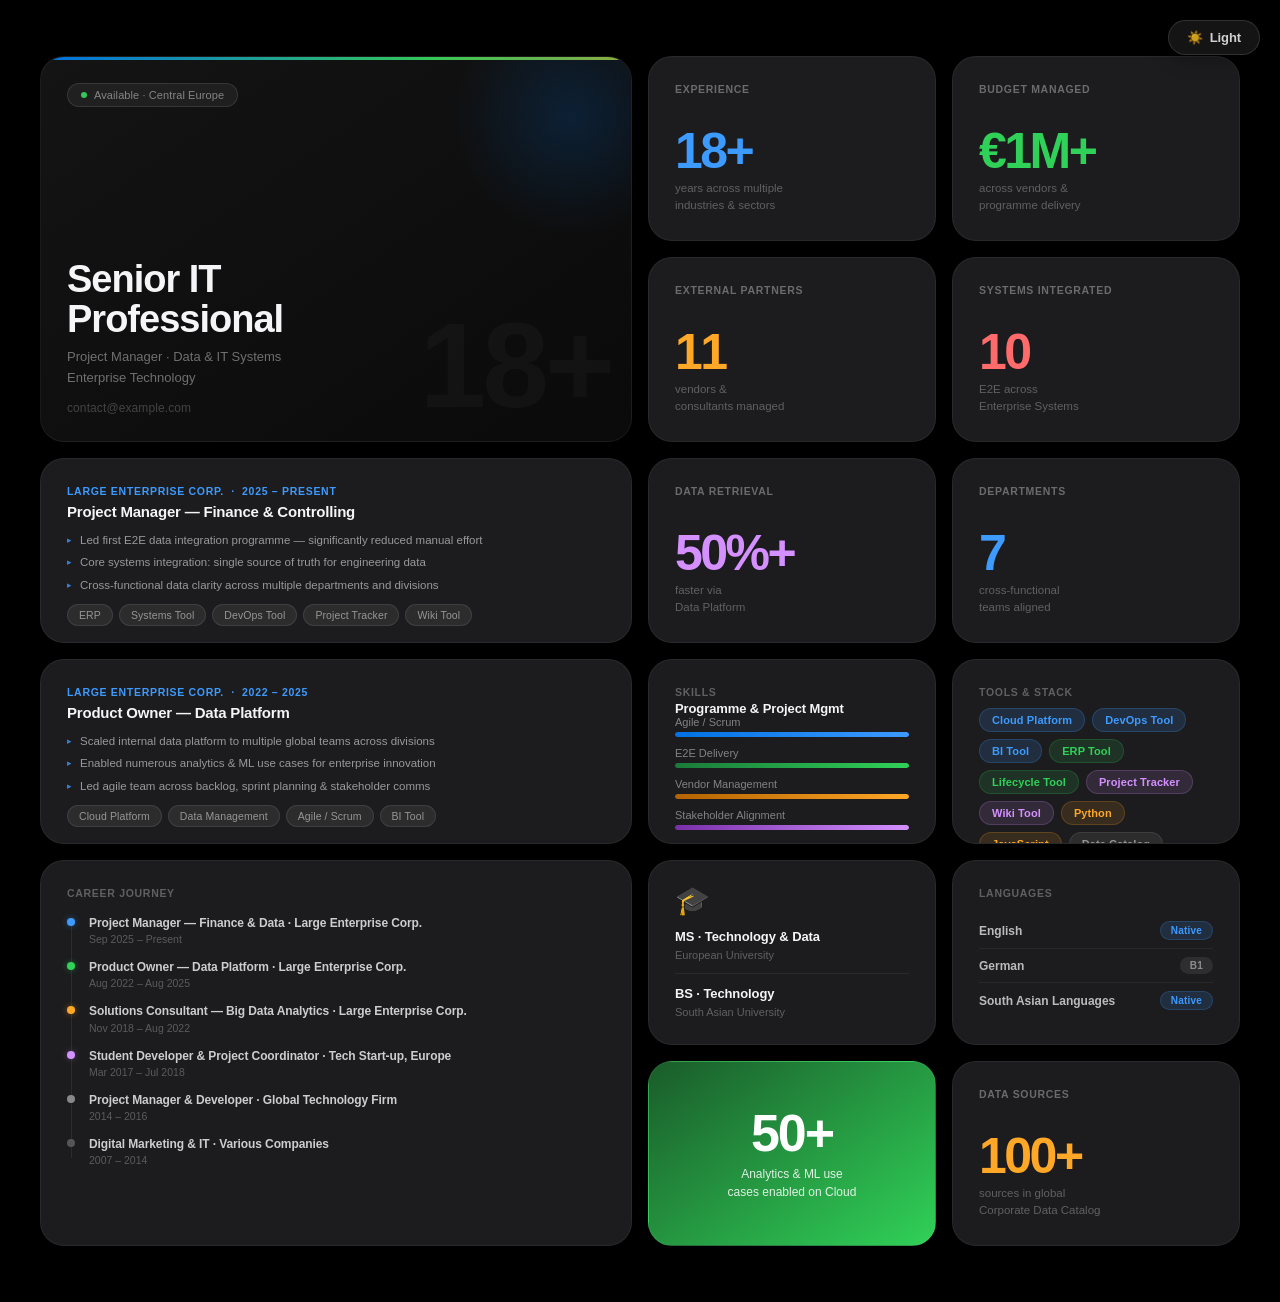
==== commit d605b4e7: "Update index.html" ====
--- a/index.html
+++ b/index.html
@@ -8,180 +8,268 @@
 </head>
 <body>
 
-  <!-- THEME TOGGLE -->
   <button class="theme-toggle" onclick="toggleTheme()" id="toggleBtn">
     <span id="toggleIcon">☀️</span>
     <span id="toggleLabel">Light</span>
   </button>
 
-<div class="bento">
-
-  <!-- HERO -->
-  <div class="card card-hero">
-    <div class="hero-accent"></div>
-    <div class="hero-glow"></div>
-    <div class="hero-bg">18+</div>
-    <div class="hero-tag"><div class="hero-dot"></div>Available · Central Europe</div>
-    <div>
-      <div class="hero-name">Senior IT<br>Professional</div>
-      <div class="hero-title">Project Manager · Data &amp; IT Systems<br>Enterprise Technology</div>
-      <div class="hero-loc"><a href="/cdn-cgi/l/email-protection" class="__cf_email__" data-cfemail="b7d4d8d9c3d6d4c3f7d2cfd6dac7dbd299d4d8da">[email&#160;protected]</a></div>
-    </div>
-  </div>
-
-  <!-- STAT: Experience -->
-  <div class="card card-stat">
-    <div class="stat-lbl">Experience</div>
-    <div><div class="stat-val c-blue">18+</div><div class="stat-sub">years across multiple<br>industries &amp; sectors</div></div>
-  </div>
-
-  <!-- STAT: Budget -->
-  <div class="card card-stat">
-    <div class="stat-lbl">Budget Managed</div>
-    <div><div class="stat-val c-green">€1M+</div><div class="stat-sub">across vendors &amp;<br>programme delivery</div></div>
-  </div>
-
-  <!-- STAT: Vendors -->
-  <div class="card card-stat">
-    <div class="stat-lbl">External Partners</div>
-    <div><div class="stat-val c-orange">11</div><div class="stat-sub">vendors &amp;<br>consultants managed</div></div>
-  </div>
-
-  <!-- STAT: Systems -->
-  <div class="card card-stat">
-    <div class="stat-lbl">Systems Integrated</div>
-    <div><div class="stat-val c-red">10</div><div class="stat-sub">E2E across<br>Enterprise Systems</div></div>
-  </div>
-
-  <!-- ROLE: Current -->
-  <div class="card card-role">
-    <div>
-      <div class="role-co">Large Enterprise Corp. &nbsp;·&nbsp; 2025 – Present</div>
-      <div class="role-title">Project Manager — Finance &amp; Controlling</div>
-      <div class="role-bullets">
-        <div class="role-bullet">Led first E2E data integration programme — significantly reduced manual effort</div>
-        <div class="role-bullet">Core systems integration: single source of truth for engineering data</div>
-        <div class="role-bullet">Cross-functional data clarity across multiple departments and divisions</div>
-      </div>
-    </div>
-    <div class="role-tags">
-      <span class="tag">ERP</span><span class="tag">Systems Tool</span>
-      <span class="tag">DevOps Tool</span><span class="tag">Project Tracker</span><span class="tag">Wiki Tool</span>
-    </div>
-  </div>
-
-  <!-- STAT: 50%+ -->
-  <div class="card card-stat">
-    <div class="stat-lbl">Data Retrieval</div>
-    <div><div class="stat-val c-purple">50%+</div><div class="stat-sub">faster via<br>Data Platform</div></div>
-  </div>
-
-  <!-- STAT: 7 -->
-  <div class="card card-stat">
-    <div class="stat-lbl">Departments</div>
-    <div><div class="stat-val c-blue">7</div><div class="stat-sub">cross-functional<br>teams aligned</div></div>
-  </div>
-
-  <!-- ROLE: Product Owner -->
-  <div class="card card-role">
-    <div>
-      <div class="role-co">Large Enterprise Corp. &nbsp;·&nbsp; 2022 – 2025</div>
-      <div class="role-title">Product Owner — Data Platform</div>
-      <div class="role-bullets">
-        <div class="role-bullet">Scaled internal data platform to multiple global teams across divisions</div>
-        <div class="role-bullet">Enabled numerous analytics &amp; ML use cases for enterprise innovation</div>
-        <div class="role-bullet">Led agile team across backlog, sprint planning &amp; stakeholder comms</div>
-      </div>
-    </div>
-    <div class="role-tags">
-      <span class="tag">Cloud Platform</span><span class="tag">Data Management</span>
-      <span class="tag">Agile / Scrum</span><span class="tag">BI Tool</span>
-    </div>
-  </div>
-
-  <!-- SKILLS -->
-  <div class="card card-skills">
-    <div><div class="sec-lbl">Skills</div><div class="sec-title">Programme &amp; Project Mgmt</div></div>
-    <div class="bars">
-      <div class="bar-row"><div class="bar-name">Agile / Scrum</div><div class="bar-track"><div class="bar-fill" style="--target-width:95%;background:linear-gradient(90deg,#0071e3,#3d9aff)"></div></div></div>
-      <div class="bar-row"><div class="bar-name">E2E Delivery</div><div class="bar-track"><div class="bar-fill" style="--target-width:92%;background:linear-gradient(90deg,#1a7a3a,#30d158)"></div></div></div>
-      <div class="bar-row"><div class="bar-name">Vendor Management</div><div class="bar-track"><div class="bar-fill" style="--target-width:90%;background:linear-gradient(90deg,#b36200,#ffa726)"></div></div></div>
-      <div class="bar-row"><div class="bar-name">Stakeholder Alignment</div><div class="bar-track"><div class="bar-fill" style="--target-width:88%;background:linear-gradient(90deg,#7a2faa,#d490ff)"></div></div></div>
-    </div>
-  </div>
-
-  <!-- TOOLS -->
-  <div class="card card-tools">
-    <div class="sec-lbl">Tools &amp; Stack</div>
-    <div class="pills">
-      <span class="pill pill-blue">Cloud Platform</span><span class="pill pill-blue">DevOps Tool</span><span class="pill pill-blue">BI Tool</span>
-      <span class="pill pill-green">ERP Tool</span><span class="pill pill-green">Lifecycle Tool</span>
-      <span class="pill pill-purple">Project Tracker</span><span class="pill pill-purple">Wiki Tool</span>
-      <span class="pill pill-orange">Python</span><span class="pill pill-orange">JavaScript</span>
-      <span class="pill pill-grey">Data Catalog</span><span class="pill pill-grey">Metadata</span>
-    </div>
-  </div>
-
-  <!-- TIMELINE -->
-  <div class="card card-timeline">
-    <div class="sec-lbl">Career Journey</div>
-    <div class="tl-items">
-      <div class="tl-item">
-        <div class="tl-dot" style="background:#3d9aff;box-shadow:0 0 6px #3d9aff55"></div>
-        <div><div class="tl-role">Project Manager — Finance &amp; Data · Large Enterprise Corp.</div><div class="tl-period">Sep 2025 – Present</div></div>
-      </div>
-      <div class="tl-item">
-        <div class="tl-dot" style="background:#30d158;box-shadow:0 0 6px #30d15855"></div>
-        <div><div class="tl-role">Product Owner — Data Platform · Large Enterprise Corp.</div><div class="tl-period">Aug 2022 – Aug 2025</div></div>
-      </div>
-      <div class="tl-item">
-        <div class="tl-dot" style="background:#ffa726;box-shadow:0 0 6px #ffa72655"></div>
-        <div><div class="tl-role">Solutions Consultant — Big Data Analytics · Large Enterprise Corp.</div><div class="tl-period">Nov 2018 – Aug 2022</div></div>
-      </div>
-      <div class="tl-item">
-        <div class="tl-dot" style="background:#d490ff;box-shadow:0 0 6px #d490ff44"></div>
-        <div><div class="tl-role">Student Developer &amp; Project Coordinator · Tech Start-up, Europe</div><div class="tl-period">Mar 2017 – Jul 2018</div></div>
-      </div>
-      <div class="tl-item">
-        <div class="tl-dot" style="background:#888"></div>
-        <div><div class="tl-role">Project Manager &amp; Developer · Global Technology Firm</div><div class="tl-period">2014 – 2016</div></div>
-      </div>
-      <div class="tl-item">
-        <div class="tl-dot" style="background:#555"></div>
-        <div><div class="tl-role">Digital Marketing &amp; IT · Various Companies</div><div class="tl-period">2007 – 2014</div></div>
-      </div>
-    </div>
-  </div>
-
-  <!-- EDUCATION -->
-  <div class="card card-edu">
-    <div class="edu-icon">🎓</div>
-    <div>
-      <div class="edu-degree">MS · Technology &amp; Data</div>
-      <div class="edu-school">European University</div>
-      <div class="edu-div"></div>
-      <div class="edu-degree">BS · Technology</div>
-      <div class="edu-school">South Asian University</div>
-    </div>
-  </div>
-
-  <!-- LANGUAGES -->
-  <div class="card card-lang">
-    <div class="sec-lbl">Languages</div>
-    <div>
-      <div class="lang-item"><div class="lang-name">English</div><div class="lang-badge native">Native</div></div>
-      <div class="lang-item"><div class="lang-name">German</div><div class="lang-badge">B1</div></div>
-      <div class="lang-item"><div class="lang-name">South Asian Languages</div><div class="lang-badge native">Native</div></div>
-    </div>
-  </div>
-
-  <!-- HIGHLIGHT -->
-  <div class="card card-hl-green">
-    <div class="hl-num">50+</div>
-    <div class="hl-lbl">Analytics &amp; ML use<br>cases enabled on Cloud</div>
-  </div>
-
-  <!-- STAT: Data sources -->
-  <div class="card card-stat">
-    <div class="stat-lbl">Data Sources</div>
-    <div><div class="stat-val c-orange">100+</div><div class="stat-sub">so
+  <div class="bento">
+
+    <!-- HERO -->
+    <div class="card card-hero">
+      <div class="hero-accent"></div>
+      <div class="hero-glow"></div>
+      <div class="hero-bg">18+</div>
+      <div class="hero-tag"><div class="hero-dot"></div>Available · Central Europe</div>
+      <div>
+        <div class="hero-name">Senior IT<br>Professional</div>
+        <div class="hero-title">Project Manager · Data &amp; IT Systems<br>Enterprise Technology</div>
+        <div class="hero-loc">contact@example.com</div>
+      </div>
+    </div>
+
+    <!-- STAT: Experience -->
+    <div class="card card-stat">
+      <div class="stat-lbl">Experience</div>
+      <div>
+        <div class="stat-val c-blue">18+</div>
+        <div class="stat-sub">years across multiple<br>industries &amp; sectors</div>
+      </div>
+    </div>
+
+    <!-- STAT: Budget -->
+    <div class="card card-stat">
+      <div class="stat-lbl">Budget Managed</div>
+      <div>
+        <div class="stat-val c-green">€1M+</div>
+        <div class="stat-sub">across vendors &amp;<br>programme delivery</div>
+      </div>
+    </div>
+
+    <!-- STAT: Vendors -->
+    <div class="card card-stat">
+      <div class="stat-lbl">External Partners</div>
+      <div>
+        <div class="stat-val c-orange">11</div>
+        <div class="stat-sub">vendors &amp;<br>consultants managed</div>
+      </div>
+    </div>
+
+    <!-- STAT: Systems -->
+    <div class="card card-stat">
+      <div class="stat-lbl">Systems Integrated</div>
+      <div>
+        <div class="stat-val c-red">10</div>
+        <div class="stat-sub">E2E across<br>Enterprise Systems</div>
+      </div>
+    </div>
+
+    <!-- ROLE: Current -->
+    <div class="card card-role">
+      <div>
+        <div class="role-co">Large Enterprise Corp. &nbsp;·&nbsp; 2025 – Present</div>
+        <div class="role-title">Project Manager — Finance &amp; Controlling</div>
+        <div class="role-bullets">
+          <div class="role-bullet">Led first E2E data integration programme — significantly reduced manual effort</div>
+          <div class="role-bullet">Core systems integration: single source of truth for engineering data</div>
+          <div class="role-bullet">Cross-functional data clarity across multiple departments and divisions</div>
+        </div>
+      </div>
+      <div class="role-tags">
+        <span class="tag">ERP</span>
+        <span class="tag">Systems Tool</span>
+        <span class="tag">DevOps Tool</span>
+        <span class="tag">Project Tracker</span>
+        <span class="tag">Wiki Tool</span>
+      </div>
+    </div>
+
+    <!-- STAT: Data Retrieval -->
+    <div class="card card-stat">
+      <div class="stat-lbl">Data Retrieval</div>
+      <div>
+        <div class="stat-val c-purple">50%+</div>
+        <div class="stat-sub">faster via<br>Data Platform</div>
+      </div>
+    </div>
+
+    <!-- STAT: Departments -->
+    <div class="card card-stat">
+      <div class="stat-lbl">Departments</div>
+      <div>
+        <div class="stat-val c-blue">7</div>
+        <div class="stat-sub">cross-functional<br>teams aligned</div>
+      </div>
+    </div>
+
+    <!-- ROLE: Product Owner -->
+    <div class="card card-role">
+      <div>
+        <div class="role-co">Large Enterprise Corp. &nbsp;·&nbsp; 2022 – 2025</div>
+        <div class="role-title">Product Owner — Data Platform</div>
+        <div class="role-bullets">
+          <div class="role-bullet">Scaled internal data platform to multiple global teams across divisions</div>
+          <div class="role-bullet">Enabled numerous analytics &amp; ML use cases for enterprise innovation</div>
+          <div class="role-bullet">Led agile team across backlog, sprint planning &amp; stakeholder comms</div>
+        </div>
+      </div>
+      <div class="role-tags">
+        <span class="tag">Cloud Platform</span>
+        <span class="tag">Data Management</span>
+        <span class="tag">Agile / Scrum</span>
+        <span class="tag">BI Tool</span>
+      </div>
+    </div>
+
+    <!-- SKILLS -->
+    <div class="card card-skills">
+      <div>
+        <div class="sec-lbl">Skills</div>
+        <div class="sec-title">Programme &amp; Project Mgmt</div>
+      </div>
+      <div class="bars">
+        <div class="bar-row">
+          <div class="bar-name">Agile / Scrum</div>
+          <div class="bar-track">
+            <div class="bar-fill" data-width="95" style="background:linear-gradient(90deg,#0071e3,#3d9aff)"></div>
+          </div>
+        </div>
+        <div class="bar-row">
+          <div class="bar-name">E2E Delivery</div>
+          <div class="bar-track">
+            <div class="bar-fill" data-width="92" style="background:linear-gradient(90deg,#1a7a3a,#30d158)"></div>
+          </div>
+        </div>
+        <div class="bar-row">
+          <div class="bar-name">Vendor Management</div>
+          <div class="bar-track">
+            <div class="bar-fill" data-width="90" style="background:linear-gradient(90deg,#b36200,#ffa726)"></div>
+          </div>
+        </div>
+        <div class="bar-row">
+          <div class="bar-name">Stakeholder Alignment</div>
+          <div class="bar-track">
+            <div class="bar-fill" data-width="88" style="background:linear-gradient(90deg,#7a2faa,#d490ff)"></div>
+          </div>
+        </div>
+      </div>
+    </div>
+
+    <!-- TOOLS -->
+    <div class="card card-tools">
+      <div class="sec-lbl">Tools &amp; Stack</div>
+      <div class="pills">
+        <span class="pill pill-blue">Cloud Platform</span>
+        <span class="pill pill-blue">DevOps Tool</span>
+        <span class="pill pill-blue">BI Tool</span>
+        <span class="pill pill-green">ERP Tool</span>
+        <span class="pill pill-green">Lifecycle Tool</span>
+        <span class="pill pill-purple">Project Tracker</span>
+        <span class="pill pill-purple">Wiki Tool</span>
+        <span class="pill pill-orange">Python</span>
+        <span class="pill pill-orange">JavaScript</span>
+        <span class="pill pill-grey">Data Catalog</span>
+        <span class="pill pill-grey">Metadata</span>
+      </div>
+    </div>
+
+    <!-- TIMELINE -->
+    <div class="card card-timeline">
+      <div class="sec-lbl">Career Journey</div>
+      <div class="tl-items">
+        <div class="tl-item">
+          <div class="tl-dot" style="background:#3d9aff;box-shadow:0 0 6px rgba(61,154,255,0.4)"></div>
+          <div>
+            <div class="tl-role">Project Manager — Finance &amp; Data · Large Enterprise Corp.</div>
+            <div class="tl-period">Sep 2025 – Present</div>
+          </div>
+        </div>
+        <div class="tl-item">
+          <div class="tl-dot" style="background:#30d158;box-shadow:0 0 6px rgba(48,209,88,0.4)"></div>
+          <div>
+            <div class="tl-role">Product Owner — Data Platform · Large Enterprise Corp.</div>
+            <div class="tl-period">Aug 2022 – Aug 2025</div>
+          </div>
+        </div>
+        <div class="tl-item">
+          <div class="tl-dot" style="background:#ffa726;box-shadow:0 0 6px rgba(255,167,38,0.4)"></div>
+          <div>
+            <div class="tl-role">Solutions Consultant — Big Data Analytics · Large Enterprise Corp.</div>
+            <div class="tl-period">Nov 2018 – Aug 2022</div>
+          </div>
+        </div>
+        <div class="tl-item">
+          <div class="tl-dot" style="background:#d490ff;box-shadow:0 0 6px rgba(212,144,255,0.3)"></div>
+          <div>
+            <div class="tl-role">Student Developer &amp; Project Coordinator · Tech Start-up, Europe</div>
+            <div class="tl-period">Mar 2017 – Jul 2018</div>
+          </div>
+        </div>
+        <div class="tl-item">
+          <div class="tl-dot" style="background:#888"></div>
+          <div>
+            <div class="tl-role">Project Manager &amp; Developer · Global Technology Firm</div>
+            <div class="tl-period">2014 – 2016</div>
+          </div>
+        </div>
+        <div class="tl-item">
+          <div class="tl-dot" style="background:#555"></div>
+          <div>
+            <div class="tl-role">Digital Marketing &amp; IT · Various Companies</div>
+            <div class="tl-period">2007 – 2014</div>
+          </div>
+        </div>
+      </div>
+    </div>
+
+    <!-- EDUCATION -->
+    <div class="card card-edu">
+      <div class="edu-icon">🎓</div>
+      <div>
+        <div class="edu-degree">MS · Technology &amp; Data</div>
+        <div class="edu-school">European University</div>
+        <div class="edu-div"></div>
+        <div class="edu-degree">BS · Technology</div>
+        <div class="edu-school">South Asian University</div>
+      </div>
+    </div>
+
+    <!-- LANGUAGES -->
+    <div class="card card-lang">
+      <div class="sec-lbl">Languages</div>
+      <div>
+        <div class="lang-item">
+          <div class="lang-name">English</div>
+          <div class="lang-badge native">Native</div>
+        </div>
+        <div class="lang-item">
+          <div class="lang-name">German</div>
+          <div class="lang-badge">B1</div>
+        </div>
+        <div class="lang-item">
+          <div class="lang-name">South Asian Languages</div>
+          <div class="lang-badge native">Native</div>
+        </div>
+      </div>
+    </div>
+
+    <!-- HIGHLIGHT -->
+    <div class="card card-hl-green">
+      <div class="hl-num">50+</div>
+      <div class="hl-lbl">Analytics &amp; ML use<br>cases enabled on Cloud</div>
+    </div>
+
+    <!-- STAT: Data Sources -->
+    <div class="card card-stat">
+      <div class="stat-lbl">Data Sources</div>
+      <div>
+        <div class="stat-val c-orange">100+</div>
+        <div class="stat-sub">sources in global<br>Corporate Data Catalog</div>
+      </div>
+    </div>
+
+  </div><!-- /.bento -->
+
+  <script src="script.js"></script>
+</body>
+</html>
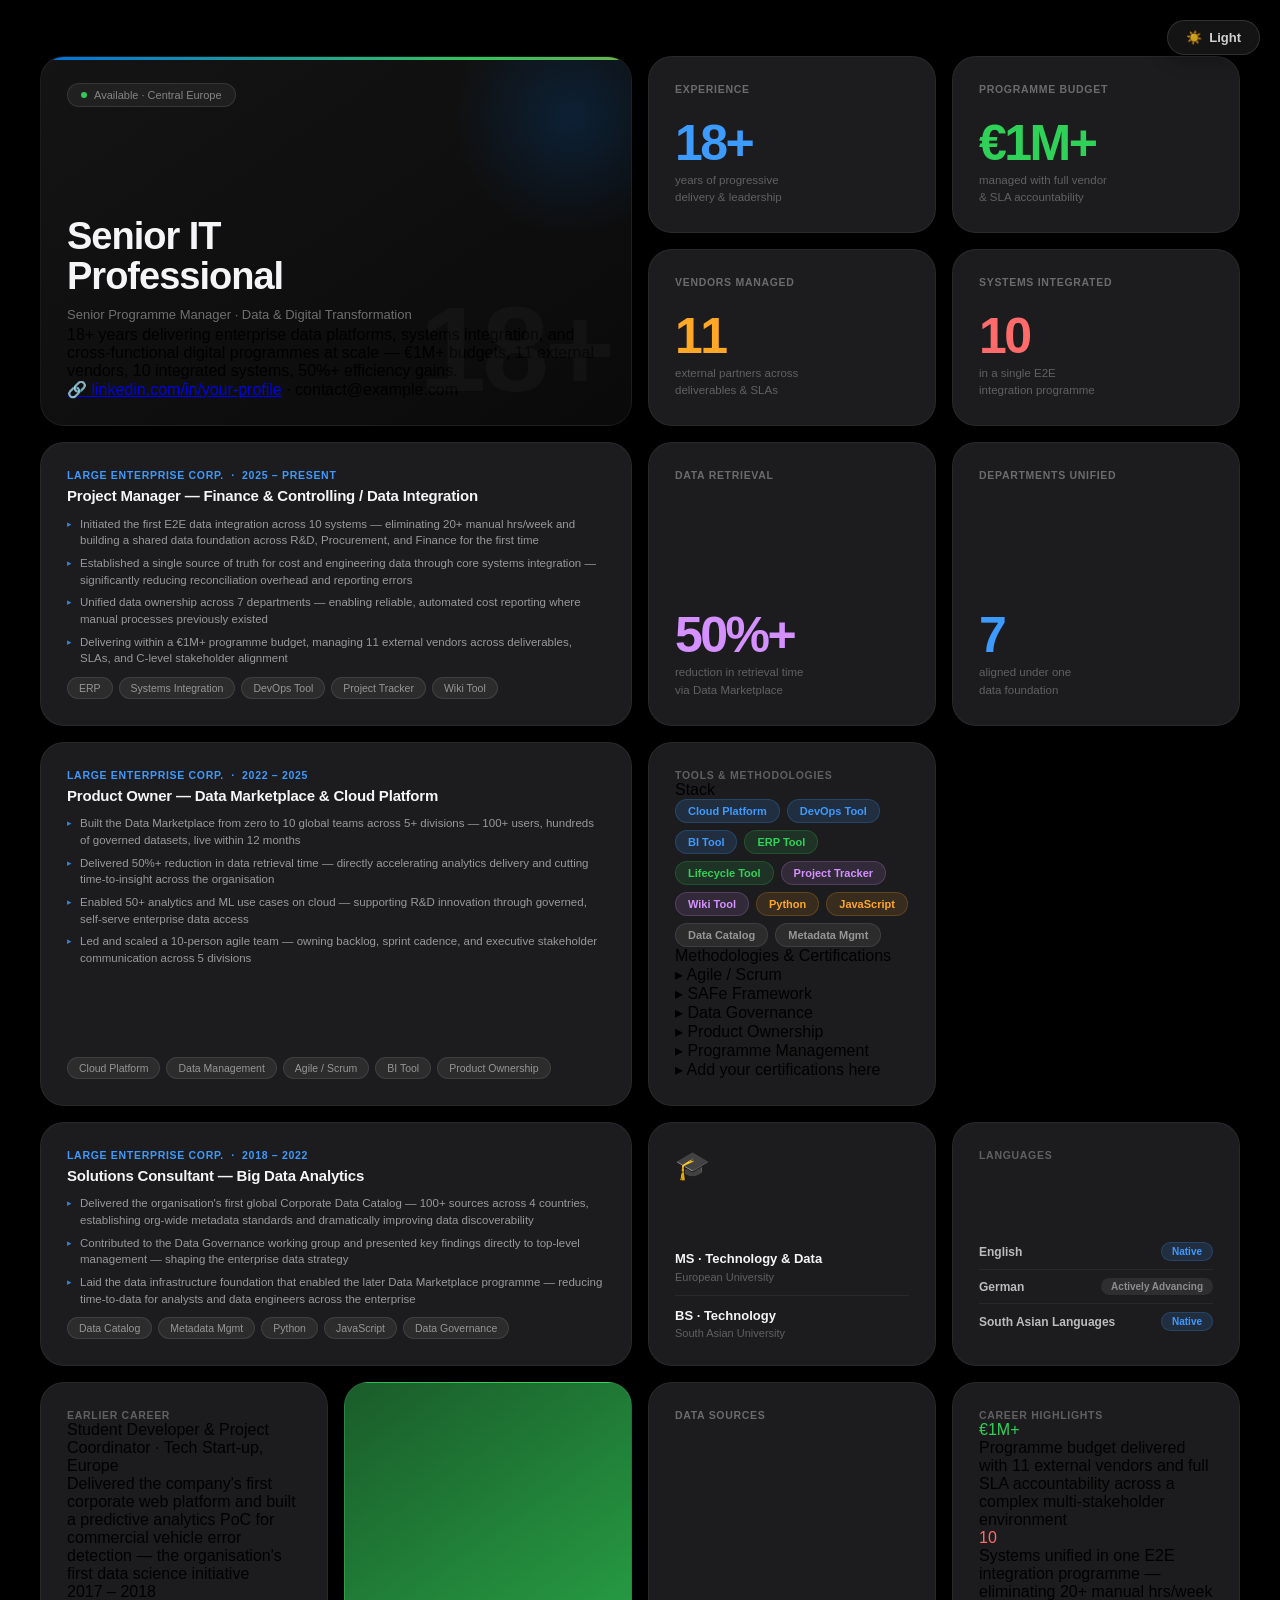
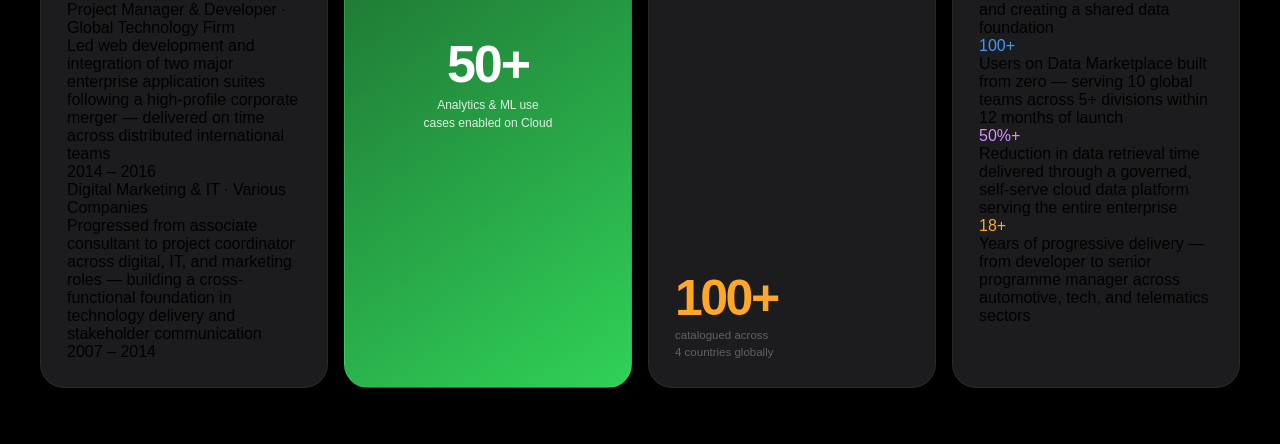
==== commit c91aac03: "Update index.html" ====
--- a/index.html
+++ b/index.html
@@ -3,7 +3,7 @@
 <head>
   <meta charset="UTF-8">
   <meta name="viewport" content="width=device-width, initial-scale=1.0">
-  <title>Data & IT Professional — Resume</title>
+  <title>Senior Programme Manager — Data & Digital Transformation</title>
   <link rel="stylesheet" href="styles.css">
 </head>
 <body>
@@ -15,7 +15,10 @@
 
   <div class="bento">
 
-    <!-- HERO -->
+    <!-- ── HERO ── -->
+    <!-- CHANGE 1: Title sharpened to single clear positioning -->
+    <!-- CHANGE 6: Profile statement leads with numbers, not job description -->
+    <!-- CHANGE 10: LinkedIn CTA added -->
     <div class="card card-hero">
       <div class="hero-accent"></div>
       <div class="hero-glow"></div>
@@ -23,94 +26,99 @@
       <div class="hero-tag"><div class="hero-dot"></div>Available · Central Europe</div>
       <div>
         <div class="hero-name">Senior IT<br>Professional</div>
-        <div class="hero-title">Project Manager · Data &amp; IT Systems<br>Enterprise Technology</div>
-        <div class="hero-loc">contact@example.com</div>
-      </div>
-    </div>
-
-    <!-- STAT: Experience -->
+        <div class="hero-title">Senior Programme Manager · Data &amp; Digital Transformation</div>
+        <div class="hero-profile">18+ years delivering enterprise data platforms, systems integration, and cross-functional digital programmes at scale — €1M+ budgets, 11 external vendors, 10 integrated systems, 50%+ efficiency gains.</div>
+        <div class="hero-cta">
+          <a class="hero-cta-link" href="https://linkedin.com/in/your-profile" target="_blank">🔗 linkedin.com/in/your-profile</a>
+          <span class="hero-cta-sep">·</span>
+          <span>contact@example.com</span>
+        </div>
+      </div>
+    </div>
+
+    <!-- ── STATS ── -->
+    <!-- CHANGE 7: Each stat has a specific context line, not just a generic label -->
     <div class="card card-stat">
       <div class="stat-lbl">Experience</div>
       <div>
         <div class="stat-val c-blue">18+</div>
-        <div class="stat-sub">years across multiple<br>industries &amp; sectors</div>
-      </div>
-    </div>
-
-    <!-- STAT: Budget -->
-    <div class="card card-stat">
-      <div class="stat-lbl">Budget Managed</div>
+        <div class="stat-sub">years of progressive<br>delivery &amp; leadership</div>
+      </div>
+    </div>
+
+    <div class="card card-stat">
+      <div class="stat-lbl">Programme Budget</div>
       <div>
         <div class="stat-val c-green">€1M+</div>
-        <div class="stat-sub">across vendors &amp;<br>programme delivery</div>
-      </div>
-    </div>
-
-    <!-- STAT: Vendors -->
-    <div class="card card-stat">
-      <div class="stat-lbl">External Partners</div>
+        <div class="stat-sub">managed with full vendor<br>&amp; SLA accountability</div>
+      </div>
+    </div>
+
+    <div class="card card-stat">
+      <div class="stat-lbl">Vendors Managed</div>
       <div>
         <div class="stat-val c-orange">11</div>
-        <div class="stat-sub">vendors &amp;<br>consultants managed</div>
-      </div>
-    </div>
-
-    <!-- STAT: Systems -->
+        <div class="stat-sub">external partners across<br>deliverables &amp; SLAs</div>
+      </div>
+    </div>
+
     <div class="card card-stat">
       <div class="stat-lbl">Systems Integrated</div>
       <div>
         <div class="stat-val c-red">10</div>
-        <div class="stat-sub">E2E across<br>Enterprise Systems</div>
-      </div>
-    </div>
-
-    <!-- ROLE: Current -->
+        <div class="stat-sub">in a single E2E<br>integration programme</div>
+      </div>
+    </div>
+
+    <!-- ── ROLE 1: Current ── -->
+    <!-- CHANGE 2: Bullets rewritten as outcomes, not responsibilities -->
     <div class="card card-role">
       <div>
         <div class="role-co">Large Enterprise Corp. &nbsp;·&nbsp; 2025 – Present</div>
-        <div class="role-title">Project Manager — Finance &amp; Controlling</div>
+        <div class="role-title">Project Manager — Finance &amp; Controlling / Data Integration</div>
         <div class="role-bullets">
-          <div class="role-bullet">Led first E2E data integration programme — significantly reduced manual effort</div>
-          <div class="role-bullet">Core systems integration: single source of truth for engineering data</div>
-          <div class="role-bullet">Cross-functional data clarity across multiple departments and divisions</div>
+          <div class="role-bullet">Initiated the first E2E data integration across 10 systems — eliminating 20+ manual hrs/week and building a shared data foundation across R&amp;D, Procurement, and Finance for the first time</div>
+          <div class="role-bullet">Established a single source of truth for cost and engineering data through core systems integration — significantly reducing reconciliation overhead and reporting errors</div>
+          <div class="role-bullet">Unified data ownership across 7 departments — enabling reliable, automated cost reporting where manual processes previously existed</div>
+          <div class="role-bullet">Delivering within a €1M+ programme budget, managing 11 external vendors across deliverables, SLAs, and C-level stakeholder alignment</div>
         </div>
       </div>
       <div class="role-tags">
         <span class="tag">ERP</span>
-        <span class="tag">Systems Tool</span>
+        <span class="tag">Systems Integration</span>
         <span class="tag">DevOps Tool</span>
         <span class="tag">Project Tracker</span>
         <span class="tag">Wiki Tool</span>
       </div>
     </div>
 
-    <!-- STAT: Data Retrieval -->
     <div class="card card-stat">
       <div class="stat-lbl">Data Retrieval</div>
       <div>
         <div class="stat-val c-purple">50%+</div>
-        <div class="stat-sub">faster via<br>Data Platform</div>
-      </div>
-    </div>
-
-    <!-- STAT: Departments -->
-    <div class="card card-stat">
-      <div class="stat-lbl">Departments</div>
+        <div class="stat-sub">reduction in retrieval time<br>via Data Marketplace</div>
+      </div>
+    </div>
+
+    <div class="card card-stat">
+      <div class="stat-lbl">Departments Unified</div>
       <div>
         <div class="stat-val c-blue">7</div>
-        <div class="stat-sub">cross-functional<br>teams aligned</div>
-      </div>
-    </div>
-
-    <!-- ROLE: Product Owner -->
+        <div class="stat-sub">aligned under one<br>data foundation</div>
+      </div>
+    </div>
+
+    <!-- ── ROLE 2: Product Owner ── -->
+    <!-- CHANGE 2: Bullets rewritten as outcomes -->
     <div class="card card-role">
       <div>
         <div class="role-co">Large Enterprise Corp. &nbsp;·&nbsp; 2022 – 2025</div>
-        <div class="role-title">Product Owner — Data Platform</div>
+        <div class="role-title">Product Owner — Data Marketplace &amp; Cloud Platform</div>
         <div class="role-bullets">
-          <div class="role-bullet">Scaled internal data platform to multiple global teams across divisions</div>
-          <div class="role-bullet">Enabled numerous analytics &amp; ML use cases for enterprise innovation</div>
-          <div class="role-bullet">Led agile team across backlog, sprint planning &amp; stakeholder comms</div>
+          <div class="role-bullet">Built the Data Marketplace from zero to 10 global teams across 5+ divisions — 100+ users, hundreds of governed datasets, live within 12 months</div>
+          <div class="role-bullet">Delivered 50%+ reduction in data retrieval time — directly accelerating analytics delivery and cutting time-to-insight across the organisation</div>
+          <div class="role-bullet">Enabled 50+ analytics and ML use cases on cloud — supporting R&amp;D innovation through governed, self-serve enterprise data access</div>
+          <div class="role-bullet">Led and scaled a 10-person agile team — owning backlog, sprint cadence, and executive stakeholder communication across 5 divisions</div>
         </div>
       </div>
       <div class="role-tags">
@@ -118,107 +126,63 @@
         <span class="tag">Data Management</span>
         <span class="tag">Agile / Scrum</span>
         <span class="tag">BI Tool</span>
-      </div>
-    </div>
-
-    <!-- SKILLS -->
-    <div class="card card-skills">
-      <div>
-        <div class="sec-lbl">Skills</div>
-        <div class="sec-title">Programme &amp; Project Mgmt</div>
-      </div>
-      <div class="bars">
-        <div class="bar-row">
-          <div class="bar-name">Agile / Scrum</div>
-          <div class="bar-track">
-            <div class="bar-fill" data-width="95" style="background:linear-gradient(90deg,#0071e3,#3d9aff)"></div>
+        <span class="tag">Product Ownership</span>
+      </div>
+    </div>
+
+    <!-- ── TOOLS & CERTS ── -->
+    <!-- CHANGE 9: Skill bars removed — replaced with tools stack + methodologies list -->
+    <div class="card card-tools-certs">
+      <div class="sec-lbl">Tools &amp; Methodologies</div>
+      <div class="tools-certs-grid">
+        <div class="tools-col">
+          <div class="tc-label">Stack</div>
+          <div class="pills">
+            <span class="pill pill-blue">Cloud Platform</span>
+            <span class="pill pill-blue">DevOps Tool</span>
+            <span class="pill pill-blue">BI Tool</span>
+            <span class="pill pill-green">ERP Tool</span>
+            <span class="pill pill-green">Lifecycle Tool</span>
+            <span class="pill pill-purple">Project Tracker</span>
+            <span class="pill pill-purple">Wiki Tool</span>
+            <span class="pill pill-orange">Python</span>
+            <span class="pill pill-orange">JavaScript</span>
+            <span class="pill pill-grey">Data Catalog</span>
+            <span class="pill pill-grey">Metadata Mgmt</span>
           </div>
         </div>
-        <div class="bar-row">
-          <div class="bar-name">E2E Delivery</div>
-          <div class="bar-track">
-            <div class="bar-fill" data-width="92" style="background:linear-gradient(90deg,#1a7a3a,#30d158)"></div>
+        <div class="certs-col">
+          <div class="tc-label">Methodologies &amp; Certifications</div>
+          <div class="cert-list">
+            <div class="cert-item">▸ Agile / Scrum</div>
+            <div class="cert-item">▸ SAFe Framework</div>
+            <div class="cert-item">▸ Data Governance</div>
+            <div class="cert-item">▸ Product Ownership</div>
+            <div class="cert-item">▸ Programme Management</div>
+            <div class="cert-item cert-placeholder">▸ Add your certifications here</div>
           </div>
         </div>
-        <div class="bar-row">
-          <div class="bar-name">Vendor Management</div>
-          <div class="bar-track">
-            <div class="bar-fill" data-width="90" style="background:linear-gradient(90deg,#b36200,#ffa726)"></div>
-          </div>
-        </div>
-        <div class="bar-row">
-          <div class="bar-name">Stakeholder Alignment</div>
-          <div class="bar-track">
-            <div class="bar-fill" data-width="88" style="background:linear-gradient(90deg,#7a2faa,#d490ff)"></div>
-          </div>
-        </div>
-      </div>
-    </div>
-
-    <!-- TOOLS -->
-    <div class="card card-tools">
-      <div class="sec-lbl">Tools &amp; Stack</div>
-      <div class="pills">
-        <span class="pill pill-blue">Cloud Platform</span>
-        <span class="pill pill-blue">DevOps Tool</span>
-        <span class="pill pill-blue">BI Tool</span>
-        <span class="pill pill-green">ERP Tool</span>
-        <span class="pill pill-green">Lifecycle Tool</span>
-        <span class="pill pill-purple">Project Tracker</span>
-        <span class="pill pill-purple">Wiki Tool</span>
-        <span class="pill pill-orange">Python</span>
-        <span class="pill pill-orange">JavaScript</span>
-        <span class="pill pill-grey">Data Catalog</span>
-        <span class="pill pill-grey">Metadata</span>
-      </div>
-    </div>
-
-    <!-- TIMELINE -->
-    <div class="card card-timeline">
-      <div class="sec-lbl">Career Journey</div>
-      <div class="tl-items">
-        <div class="tl-item">
-          <div class="tl-dot" style="background:#3d9aff;box-shadow:0 0 6px rgba(61,154,255,0.4)"></div>
-          <div>
-            <div class="tl-role">Project Manager — Finance &amp; Data · Large Enterprise Corp.</div>
-            <div class="tl-period">Sep 2025 – Present</div>
-          </div>
-        </div>
-        <div class="tl-item">
-          <div class="tl-dot" style="background:#30d158;box-shadow:0 0 6px rgba(48,209,88,0.4)"></div>
-          <div>
-            <div class="tl-role">Product Owner — Data Platform · Large Enterprise Corp.</div>
-            <div class="tl-period">Aug 2022 – Aug 2025</div>
-          </div>
-        </div>
-        <div class="tl-item">
-          <div class="tl-dot" style="background:#ffa726;box-shadow:0 0 6px rgba(255,167,38,0.4)"></div>
-          <div>
-            <div class="tl-role">Solutions Consultant — Big Data Analytics · Large Enterprise Corp.</div>
-            <div class="tl-period">Nov 2018 – Aug 2022</div>
-          </div>
-        </div>
-        <div class="tl-item">
-          <div class="tl-dot" style="background:#d490ff;box-shadow:0 0 6px rgba(212,144,255,0.3)"></div>
-          <div>
-            <div class="tl-role">Student Developer &amp; Project Coordinator · Tech Start-up, Europe</div>
-            <div class="tl-period">Mar 2017 – Jul 2018</div>
-          </div>
-        </div>
-        <div class="tl-item">
-          <div class="tl-dot" style="background:#888"></div>
-          <div>
-            <div class="tl-role">Project Manager &amp; Developer · Global Technology Firm</div>
-            <div class="tl-period">2014 – 2016</div>
-          </div>
-        </div>
-        <div class="tl-item">
-          <div class="tl-dot" style="background:#555"></div>
-          <div>
-            <div class="tl-role">Digital Marketing &amp; IT · Various Companies</div>
-            <div class="tl-period">2007 – 2014</div>
-          </div>
-        </div>
+      </div>
+    </div>
+
+    <!-- ── ROLE 3: Solutions Consultant ── -->
+    <!-- CHANGE 3: Expanded from 2 bullets to a full role card with proper depth -->
+    <div class="card card-role">
+      <div>
+        <div class="role-co">Large Enterprise Corp. &nbsp;·&nbsp; 2018 – 2022</div>
+        <div class="role-title">Solutions Consultant — Big Data Analytics</div>
+        <div class="role-bullets">
+          <div class="role-bullet">Delivered the organisation's first global Corporate Data Catalog — 100+ sources across 4 countries, establishing org-wide metadata standards and dramatically improving data discoverability</div>
+          <div class="role-bullet">Contributed to the Data Governance working group and presented key findings directly to top-level management — shaping the enterprise data strategy</div>
+          <div class="role-bullet">Laid the data infrastructure foundation that enabled the later Data Marketplace programme — reducing time-to-data for analysts and data engineers across the enterprise</div>
+        </div>
+      </div>
+      <div class="role-tags">
+        <span class="tag">Data Catalog</span>
+        <span class="tag">Metadata Mgmt</span>
+        <span class="tag">Python</span>
+        <span class="tag">JavaScript</span>
+        <span class="tag">Data Governance</span>
       </div>
     </div>
 
@@ -235,6 +199,7 @@
     </div>
 
     <!-- LANGUAGES -->
+    <!-- CHANGE 5: German B1 reframed as "Actively Advancing" -->
     <div class="card card-lang">
       <div class="sec-lbl">Languages</div>
       <div>
@@ -244,11 +209,35 @@
         </div>
         <div class="lang-item">
           <div class="lang-name">German</div>
-          <div class="lang-badge">B1</div>
+          <div class="lang-badge advancing">Actively Advancing</div>
         </div>
         <div class="lang-item">
           <div class="lang-name">South Asian Languages</div>
           <div class="lang-badge native">Native</div>
+        </div>
+      </div>
+    </div>
+
+    <!-- ── EARLIER CAREER ── -->
+    <!-- CHANGE 4: 2007-2018 roles expanded with one achievement line each -->
+    <!-- CHANGE 8: Replaces the old duplicating timeline -->
+    <div class="card card-earlier">
+      <div class="sec-lbl">Earlier Career</div>
+      <div class="earlier-items">
+        <div class="earlier-item">
+          <div class="earlier-role">Student Developer &amp; Project Coordinator · Tech Start-up, Europe</div>
+          <div class="earlier-detail">Delivered the company's first corporate web platform and built a predictive analytics PoC for commercial vehicle error detection — the organisation's first data science initiative</div>
+          <div class="earlier-period">2017 – 2018</div>
+        </div>
+        <div class="earlier-item">
+          <div class="earlier-role">Project Manager &amp; Developer · Global Technology Firm</div>
+          <div class="earlier-detail">Led web development and integration of two major enterprise application suites following a high-profile corporate merger — delivered on time across distributed international teams</div>
+          <div class="earlier-period">2014 – 2016</div>
+        </div>
+        <div class="earlier-item">
+          <div class="earlier-role">Digital Marketing &amp; IT · Various Companies</div>
+          <div class="earlier-detail">Progressed from associate consultant to project coordinator across digital, IT, and marketing roles — building a cross-functional foundation in technology delivery and stakeholder communication</div>
+          <div class="earlier-period">2007 – 2014</div>
         </div>
       </div>
     </div>
@@ -259,12 +248,40 @@
       <div class="hl-lbl">Analytics &amp; ML use<br>cases enabled on Cloud</div>
     </div>
 
-    <!-- STAT: Data Sources -->
+    <!-- STAT: Data sources -->
     <div class="card card-stat">
       <div class="stat-lbl">Data Sources</div>
       <div>
         <div class="stat-val c-orange">100+</div>
-        <div class="stat-sub">sources in global<br>Corporate Data Catalog</div>
+        <div class="stat-sub">catalogued across<br>4 countries globally</div>
+      </div>
+    </div>
+
+    <!-- ── KEY ACHIEVEMENTS — full width ── -->
+    <!-- CHANGE 8: Replaces the duplicating timeline with additive career highlights -->
+    <div class="card card-achievements">
+      <div class="sec-lbl">Career Highlights</div>
+      <div class="achievements-grid">
+        <div class="achievement-item">
+          <div class="ach-num c-green">€1M+</div>
+          <div class="ach-text">Programme budget delivered with 11 external vendors and full SLA accountability across a complex multi-stakeholder environment</div>
+        </div>
+        <div class="achievement-item">
+          <div class="ach-num c-red">10</div>
+          <div class="ach-text">Systems unified in one E2E integration programme — eliminating 20+ manual hrs/week and creating a shared data foundation</div>
+        </div>
+        <div class="achievement-item">
+          <div class="ach-num c-blue">100+</div>
+          <div class="ach-text">Users on Data Marketplace built from zero — serving 10 global teams across 5+ divisions within 12 months of launch</div>
+        </div>
+        <div class="achievement-item">
+          <div class="ach-num c-purple">50%+</div>
+          <div class="ach-text">Reduction in data retrieval time delivered through a governed, self-serve cloud data platform serving the entire enterprise</div>
+        </div>
+        <div class="achievement-item">
+          <div class="ach-num c-orange">18+</div>
+          <div class="ach-text">Years of progressive delivery — from developer to senior programme manager across automotive, tech, and telematics sectors</div>
+        </div>
       </div>
     </div>
 
--- a/styles.css
+++ b/styles.css
@@ -1,100 +1,105 @@
-/* ─────────────────────────────────────────
+/* ─────────────────────────────────────
    RESET
-───────────────────────────────────────── */
+───────────────────────────────────── */
 *, *::before, *::after { box-sizing: border-box; margin: 0; padding: 0; }
 
-/* ─────────────────────────────────────────
-   CSS VARIABLES — DARK (default)
-───────────────────────────────────────── */
+/* ─────────────────────────────────────
+   DARK THEME (default)
+───────────────────────────────────── */
 :root {
-  --bg:               #000000;
-  --card-bg:          #1c1c1e;
-  --card-border:      rgba(255,255,255,0.06);
-  --card-shadow:      0 2px 12px rgba(0,0,0,0.4), 0 1px 3px rgba(0,0,0,0.3);
-  --card-shadow-hover:0 8px 32px rgba(0,0,0,0.6), 0 2px 8px rgba(0,0,0,0.4);
-  --hero-bg:          linear-gradient(145deg,#141414 0%,#0a0a0a 100%);
-  --hero-tag-bg:      rgba(255,255,255,0.06);
-  --hero-tag-border:  rgba(255,255,255,0.1);
-  --hero-tag-color:   rgba(255,255,255,0.45);
-  --hero-bg-text:     rgba(255,255,255,0.03);
-  --text-primary:     #f5f5f7;
-  --text-secondary:   rgba(255,255,255,0.55);
-  --text-muted:       rgba(255,255,255,0.3);
-  --stat-lbl:         rgba(255,255,255,0.35);
-  --tag-bg:           rgba(255,255,255,0.07);
-  --tag-color:        rgba(255,255,255,0.5);
-  --tag-border:       rgba(255,255,255,0.09);
-  --sec-lbl:          rgba(255,255,255,0.3);
-  --bar-track:        rgba(255,255,255,0.07);
-  --bar-name:         rgba(255,255,255,0.45);
-  --tl-line:          rgba(255,255,255,0.07);
-  --tl-role:          rgba(255,255,255,0.78);
-  --tl-period:        rgba(255,255,255,0.28);
-  --edu-school:       rgba(255,255,255,0.3);
-  --edu-div:          rgba(255,255,255,0.06);
-  --lang-border:      rgba(255,255,255,0.05);
-  --lang-name:        rgba(255,255,255,0.7);
-  --lang-badge-bg:    rgba(255,255,255,0.08);
-  --lang-badge-color: rgba(255,255,255,0.45);
-  --native-bg:        rgba(61,154,255,0.15);
-  --native-color:     #3d9aff;
-  --native-border:    rgba(61,154,255,0.2);
-  --accent:           #3d9aff;
-  --toggle-bg:        rgba(255,255,255,0.08);
-  --toggle-border:    rgba(255,255,255,0.12);
-  --toggle-color:     rgba(255,255,255,0.8);
-  --toggle-shadow:    0 4px 20px rgba(0,0,0,0.3);
-  --transition:       0.3s cubic-bezier(0.4, 0, 0.2, 1);
-}
-
-/* ─────────────────────────────────────────
-   CSS VARIABLES — LIGHT
-───────────────────────────────────────── */
+  --bg:                #000000;
+  --card-bg:           #1c1c1e;
+  --card-border:       rgba(255,255,255,0.06);
+  --card-shadow:       0 2px 12px rgba(0,0,0,0.4), 0 1px 3px rgba(0,0,0,0.3);
+  --card-shadow-hover: 0 8px 32px rgba(0,0,0,0.6), 0 2px 8px rgba(0,0,0,0.4);
+  --hero-bg:           linear-gradient(145deg, #141414 0%, #0a0a0a 100%);
+  --hero-tag-bg:       rgba(255,255,255,0.06);
+  --hero-tag-border:   rgba(255,255,255,0.1);
+  --hero-tag-color:    rgba(255,255,255,0.45);
+  --hero-bg-text:      rgba(255,255,255,0.03);
+  --text-primary:      #f5f5f7;
+  --text-secondary:    rgba(255,255,255,0.55);
+  --text-muted:        rgba(255,255,255,0.3);
+  --stat-lbl:          rgba(255,255,255,0.35);
+  --tag-bg:            rgba(255,255,255,0.07);
+  --tag-color:         rgba(255,255,255,0.5);
+  --tag-border:        rgba(255,255,255,0.09);
+  --sec-lbl:           rgba(255,255,255,0.3);
+  --bar-track:         rgba(255,255,255,0.07);
+  --bar-name:          rgba(255,255,255,0.45);
+  --tl-line:           rgba(255,255,255,0.08);
+  --tl-role:           rgba(255,255,255,0.78);
+  --tl-period:         rgba(255,255,255,0.28);
+  --edu-school:        rgba(255,255,255,0.3);
+  --edu-div:           rgba(255,255,255,0.06);
+  --lang-border:       rgba(255,255,255,0.05);
+  --lang-name:         rgba(255,255,255,0.7);
+  --lang-badge-bg:     rgba(255,255,255,0.08);
+  --lang-badge-color:  rgba(255,255,255,0.45);
+  --native-bg:         rgba(61,154,255,0.15);
+  --native-color:      #3d9aff;
+  --native-border:     rgba(61,154,255,0.2);
+  --accent:            #3d9aff;
+  --toggle-bg:         rgba(255,255,255,0.08);
+  --toggle-border:     rgba(255,255,255,0.12);
+  --toggle-color:      rgba(255,255,255,0.8);
+  --toggle-shadow:     0 4px 20px rgba(0,0,0,0.3);
+  --tr:                0.3s cubic-bezier(0.4, 0, 0.2, 1);
+}
+
+/* ─────────────────────────────────────
+   LIGHT THEME
+───────────────────────────────────── */
 body.light {
-  --bg:               #f0f0f3;
-  --card-bg:          #ffffff;
-  --card-border:      rgba(0,0,0,0.05);
-  --card-shadow:      0 2px 12px rgba(0,0,0,0.07), 0 1px 3px rgba(0,0,0,0.05);
-  --card-shadow-hover:0 8px 32px rgba(0,0,0,0.12), 0 2px 8px rgba(0,0,0,0.07);
-  --hero-bg:          linear-gradient(145deg,#1d1d1f 0%,#2c2c2e 100%);
-  --hero-tag-bg:      rgba(255,255,255,0.1);
-  --hero-tag-border:  rgba(255,255,255,0.15);
-  --hero-tag-color:   rgba(255,255,255,0.6);
-  --hero-bg-text:     rgba(255,255,255,0.04);
-  --text-primary:     #1d1d1f;
-  --text-secondary:   #3d3d3f;
-  --text-muted:       #86868b;
-  --stat-lbl:         #86868b;
-  --tag-bg:           #f0f0f2;
-  --tag-color:        #3d3d3f;
-  --tag-border:       rgba(0,0,0,0.07);
-  --sec-lbl:          #86868b;
-  --bar-track:        #e5e5ea;
-  --bar-name:         #3d3d3f;
-  --tl-line:          rgba(0,0,0,0.08);
-  --tl-role:          #1d1d1f;
-  --tl-period:        #86868b;
-  --edu-school:       #86868b;
-  --edu-div:          #e5e5ea;
-  --lang-border:      #f0f0f2;
-  --lang-name:        #1d1d1f;
-  --lang-badge-bg:    #f0f0f2;
-  --lang-badge-color: #3d3d3f;
-  --native-bg:        #e8f0fe;
-  --native-color:     #0071e3;
-  --native-border:    rgba(0,113,227,0.2);
-  --accent:           #0071e3;
-  --toggle-bg:        rgba(255,255,255,0.9);
-  --toggle-border:    rgba(0,0,0,0.1);
-  --toggle-color:     #1d1d1f;
-  --toggle-shadow:    0 4px 20px rgba(0,0,0,0.1);
-}
-
-/* ─────────────────────────────────────────
+  --bg:                #f0f0f3;
+  --card-bg:           #ffffff;
+  --card-border:       rgba(0,0,0,0.05);
+  --card-shadow:       0 2px 12px rgba(0,0,0,0.07), 0 1px 3px rgba(0,0,0,0.04);
+  --card-shadow-hover: 0 8px 32px rgba(0,0,0,0.12), 0 2px 8px rgba(0,0,0,0.06);
+  --hero-bg:           linear-gradient(145deg, #ffffff 0%, #f0f0f3 100%);
+  --hero-tag-bg:       rgba(255,255,255,0.1);
+  --hero-tag-border:   rgba(255,255,255,0.15);
+  --hero-tag-color:    rgba(255,255,255,0.6);
+  --hero-bg-text:      rgba(255,255,255,0.04);
+  --text-primary:      #1d1d1f;
+  --text-secondary:    #3d3d3f;
+  --text-muted:        #86868b;
+  --stat-lbl:          #86868b;
+  --tag-bg:            #ebebed;
+  --tag-color:         #3d3d3f;
+  --tag-border:        rgba(0,0,0,0.07);
+  --sec-lbl:           #86868b;
+  --bar-track:         #e5e5ea;
+  --bar-name:          #3d3d3f;
+  --tl-line:           rgba(0,0,0,0.08);
+  --tl-role:           #1d1d1f;
+  --tl-period:         #86868b;
+  --edu-school:        #86868b;
+  --edu-div:           #e5e5ea;
+  --lang-border:       #ebebed;
+  --lang-name:         #1d1d1f;
+  --lang-badge-bg:     #ebebed;
+  --lang-badge-color:  #3d3d3f;
+  --native-bg:         #e8f0fe;
+  --native-color:      #0071e3;
+  --native-border:     rgba(0,113,227,0.2);
+  --accent:            #0071e3;
+  --toggle-bg:         rgba(255,255,255,0.95);
+  --toggle-border:     rgba(0,0,0,0.1);
+  --toggle-color:      #1d1d1f;
+  --toggle-shadow:     0 4px 20px rgba(0,0,0,0.1);
+}
+
+/* light mode hero text overrides — hero is now light so text must be dark */
+body.light .hero-name  { color: #1d1d1f; }
+body.light .hero-title { color: rgba(0,0,0,0.5); }
+body.light .hero-loc   { color: rgba(0,0,0,0.35); }
+body.light .hero-tag   { background: rgba(0,0,0,0.05); border-color: rgba(0,0,0,0.1); color: rgba(0,0,0,0.5); }
+body.light .hero-bg    { color: rgba(0,0,0,0.04); }
+
+/* ─────────────────────────────────────
    BASE
-───────────────────────────────────────── */
-html { scroll-behavior: smooth; }
-
+───────────────────────────────────── */
 body {
   background: var(--bg);
   font-family: -apple-system, BlinkMacSystemFont, 'SF Pro Display', 'SF Pro Text', 'Helvetica Neue', sans-serif;
@@ -105,12 +110,12 @@
   padding: 56px 24px;
   -webkit-font-smoothing: antialiased;
   -moz-osx-font-smoothing: grayscale;
-  transition: background var(--transition);
-}
-
-/* ─────────────────────────────────────────
+  transition: background var(--tr);
+}
+
+/* ─────────────────────────────────────
    THEME TOGGLE
-───────────────────────────────────────── */
+───────────────────────────────────── */
 .theme-toggle {
   position: fixed;
   top: 20px;
@@ -131,109 +136,92 @@
   backdrop-filter: blur(20px);
   -webkit-backdrop-filter: blur(20px);
   box-shadow: var(--toggle-shadow);
-  transition: all var(--transition);
-  letter-spacing: -0.1px;
-}
-.theme-toggle:hover {
-  transform: translateY(-2px) scale(1.03);
-  box-shadow: 0 8px 28px rgba(0,0,0,0.25);
-}
+  transition: all var(--tr);
+}
+.theme-toggle:hover  { transform: translateY(-2px); box-shadow: 0 8px 28px rgba(0,0,0,0.2); }
 .theme-toggle:active { transform: scale(0.97); }
 
-/* ─────────────────────────────────────────
+/* ─────────────────────────────────────
    BENTO GRID
-───────────────────────────────────────── */
+───────────────────────────────────── */
 .bento {
   display: grid;
   grid-template-columns: repeat(4, 1fr);
-  grid-auto-rows: 185px;
+  grid-auto-rows: auto;
   gap: 16px;
   width: 1200px;
   max-width: 100%;
 }
 
-/* ─────────────────────────────────────────
-   CARD BASE — entrance animation + hover
-───────────────────────────────────────── */
+/* ─────────────────────────────────────
+   CARD BASE
+───────────────────────────────────── */
 .card {
   background: var(--card-bg);
   border-radius: 24px;
   padding: 26px;
-  overflow: hidden;
+  overflow: visible;
   position: relative;
   border: 1px solid var(--card-border);
   box-shadow: var(--card-shadow);
-  transition:
-    background var(--transition),
-    border-color var(--transition),
-    box-shadow var(--transition),
-    transform var(--transition);
-
-  /* staggered entrance */
+  min-height: 160px;
   opacity: 0;
   transform: translateY(16px);
   animation: cardIn 0.5s cubic-bezier(0.34, 1.2, 0.64, 1) forwards;
-}
-
+  transition: background var(--tr), border-color var(--tr), box-shadow var(--tr), transform var(--tr);
+}
 .card:hover {
   transform: translateY(-3px);
   box-shadow: var(--card-shadow-hover);
-  border-color: rgba(255,255,255,0.1);
-}
-body.light .card:hover {
-  border-color: rgba(0,0,0,0.1);
-}
-
-/* stagger each card's entrance */
-.card:nth-child(1)  { animation-delay: 0.04s; }
-.card:nth-child(2)  { animation-delay: 0.08s; }
-.card:nth-child(3)  { animation-delay: 0.12s; }
-.card:nth-child(4)  { animation-delay: 0.16s; }
-.card:nth-child(5)  { animation-delay: 0.20s; }
-.card:nth-child(6)  { animation-delay: 0.24s; }
-.card:nth-child(7)  { animation-delay: 0.28s; }
-.card:nth-child(8)  { animation-delay: 0.32s; }
-.card:nth-child(9)  { animation-delay: 0.36s; }
-.card:nth-child(10) { animation-delay: 0.40s; }
-.card:nth-child(11) { animation-delay: 0.44s; }
-.card:nth-child(12) { animation-delay: 0.48s; }
-.card:nth-child(13) { animation-delay: 0.52s; }
-.card:nth-child(14) { animation-delay: 0.56s; }
-.card:nth-child(15) { animation-delay: 0.60s; }
-.card:nth-child(16) { animation-delay: 0.64s; }
+}
 
 @keyframes cardIn {
   to { opacity: 1; transform: translateY(0); }
 }
 
-/* ─────────────────────────────────────────
+/* staggered entrance delays */
+.card:nth-child(1)  { animation-delay: 0.05s; }
+.card:nth-child(2)  { animation-delay: 0.10s; }
+.card:nth-child(3)  { animation-delay: 0.15s; }
+.card:nth-child(4)  { animation-delay: 0.20s; }
+.card:nth-child(5)  { animation-delay: 0.25s; }
+.card:nth-child(6)  { animation-delay: 0.30s; }
+.card:nth-child(7)  { animation-delay: 0.35s; }
+.card:nth-child(8)  { animation-delay: 0.40s; }
+.card:nth-child(9)  { animation-delay: 0.45s; }
+.card:nth-child(10) { animation-delay: 0.50s; }
+.card:nth-child(11) { animation-delay: 0.55s; }
+.card:nth-child(12) { animation-delay: 0.60s; }
+.card:nth-child(13) { animation-delay: 0.65s; }
+.card:nth-child(14) { animation-delay: 0.70s; }
+.card:nth-child(15) { animation-delay: 0.75s; }
+.card:nth-child(16) { animation-delay: 0.80s; }
+
+/* ─────────────────────────────────────
    HERO
-───────────────────────────────────────── */
+───────────────────────────────────── */
 .card-hero {
   grid-column: span 2;
   grid-row: span 2;
-  background: var(--hero-bg) !important;
+  background: var(--hero-bg);
   display: flex;
   flex-direction: column;
   justify-content: space-between;
-}
-/* hero never lifts on hover — it's the anchor */
+  overflow: hidden;
+  min-height: 370px;
+}
 .card-hero:hover { transform: none; }
 
 .hero-accent {
   position: absolute;
   top: 0; left: 0; right: 0;
   height: 3px;
-  background: linear-gradient(90deg, #0071e3 0%, #34c759 33%, #ff9f0a 66%, #ff375f 100%);
+  background: linear-gradient(90deg, #0071e3, #34c759, #ff9f0a, #ff375f, #0071e3);
+  background-size: 300% 100%;
   border-radius: 24px 24px 0 0;
-  background-size: 200% 100%;
-  animation: accentShift 6s linear infinite;
-}
-
-@keyframes accentShift {
-  0%   { background-position: 0% 0%; }
-  100% { background-position: 200% 0%; }
-}
+  animation: accentShift 5s linear infinite;
+}
+@keyframes accentShift { to { background-position: 300% 0; } }
 
 .hero-glow {
   position: absolute;
@@ -244,10 +232,9 @@
   pointer-events: none;
   animation: glowPulse 4s ease-in-out infinite;
 }
-
 @keyframes glowPulse {
   0%, 100% { opacity: 1; transform: scale(1); }
-  50%       { opacity: 0.6; transform: scale(1.15); }
+  50%       { opacity: 0.5; transform: scale(1.2); }
 }
 
 .hero-bg {
@@ -273,49 +260,27 @@
   color: var(--hero-tag-color);
   font-weight: 500;
   width: fit-content;
-  letter-spacing: 0.1px;
 }
 
 .hero-dot {
   width: 6px; height: 6px;
   border-radius: 50%;
   background: #34c759;
-  box-shadow: 0 0 0 0 rgba(52,199,89,0.4);
   animation: ping 2s ease-in-out infinite;
 }
-
 @keyframes ping {
-  0%        { box-shadow: 0 0 0 0 rgba(52,199,89,0.5); }
-  70%       { box-shadow: 0 0 0 7px rgba(52,199,89,0); }
-  100%      { box-shadow: 0 0 0 0 rgba(52,199,89,0); }
-}
-
-.hero-name {
-  font-size: 38px;
-  font-weight: 700;
-  color: #f5f5f7;
-  letter-spacing: -1px;
-  line-height: 1.05;
-}
-
-.hero-title {
-  font-size: 13px;
-  color: rgba(255,255,255,0.4);
-  margin-top: 8px;
-  line-height: 1.6;
-  font-weight: 400;
-}
-
-.hero-loc {
-  font-size: 12px;
-  color: rgba(255,255,255,0.22);
-  margin-top: 12px;
-  letter-spacing: 0.1px;
-}
-
-/* ─────────────────────────────────────────
+  0%   { box-shadow: 0 0 0 0 rgba(52,199,89,0.5); }
+  70%  { box-shadow: 0 0 0 7px rgba(52,199,89,0); }
+  100% { box-shadow: 0 0 0 0 rgba(52,199,89,0); }
+}
+
+.hero-name  { font-size: 38px; font-weight: 700; color: #f5f5f7; letter-spacing: -1px; line-height: 1.05; }
+.hero-title { font-size: 13px; color: rgba(255,255,255,0.4); margin-top: 8px; line-height: 1.6; font-weight: 400; }
+.hero-loc   { font-size: 12px; color: rgba(255,255,255,0.22); margin-top: 12px; }
+
+/* ─────────────────────────────────────
    STAT
-───────────────────────────────────────── */
+───────────────────────────────────── */
 .card-stat { display: flex; flex-direction: column; justify-content: space-between; }
 
 .stat-lbl {
@@ -324,25 +289,22 @@
   font-weight: 600;
   text-transform: uppercase;
   letter-spacing: 0.7px;
-  transition: color var(--transition);
-}
-
+  transition: color var(--tr);
+}
 .stat-val {
   font-size: 50px;
   font-weight: 800;
   letter-spacing: -2.5px;
   line-height: 1;
 }
-
 .stat-sub {
   font-size: 11.5px;
   color: var(--text-muted);
   line-height: 1.5;
   margin-top: 4px;
-  transition: color var(--transition);
-}
-
-/* accent colours */
+  transition: color var(--tr);
+}
+
 .c-blue   { color: #3d9aff; }
 .c-green  { color: #30d158; }
 .c-orange { color: #ffa726; }
@@ -355,9 +317,9 @@
 body.light .c-red    { color: #c9132b; }
 body.light .c-purple { color: #7c3aed; }
 
-/* ─────────────────────────────────────────
+/* ─────────────────────────────────────
    ROLE
-───────────────────────────────────────── */
+───────────────────────────────────── */
 .card-role { grid-column: span 2; display: flex; flex-direction: column; justify-content: space-between; }
 
 .role-co {
@@ -366,9 +328,8 @@
   color: var(--accent);
   text-transform: uppercase;
   letter-spacing: 0.7px;
-  transition: color var(--transition);
-}
-
+  transition: color var(--tr);
+}
 .role-title {
   font-size: 15px;
   font-weight: 700;
@@ -376,20 +337,17 @@
   margin-top: 5px;
   line-height: 1.3;
   letter-spacing: -0.2px;
-  transition: color var(--transition);
-}
-
+  transition: color var(--tr);
+}
 .role-bullets { display: flex; flex-direction: column; gap: 6px; margin-top: 10px; }
-
 .role-bullet {
   font-size: 11.5px;
   color: var(--text-secondary);
   display: flex;
   gap: 8px;
   line-height: 1.45;
-  transition: color var(--transition);
-}
-
+  transition: color var(--tr);
+}
 .role-bullet::before {
   content: '▸';
   color: var(--accent);
@@ -397,11 +355,9 @@
   flex-shrink: 0;
   margin-top: 2px;
   opacity: 0.8;
-  transition: color var(--transition);
-}
-
+  transition: color var(--tr);
+}
 .role-tags { display: flex; flex-wrap: wrap; gap: 6px; margin-top: 10px; }
-
 .tag {
   font-size: 10.5px;
   background: var(--tag-bg);
@@ -410,14 +366,12 @@
   border-radius: 20px;
   font-weight: 500;
   border: 1px solid var(--tag-border);
-  transition: all var(--transition);
-  letter-spacing: 0.1px;
-}
-.tag:hover { opacity: 0.75; }
-
-/* ─────────────────────────────────────────
+  transition: all var(--tr);
+}
+
+/* ─────────────────────────────────────
    SKILLS / BARS
-───────────────────────────────────────── */
+───────────────────────────────────── */
 .card-skills { display: flex; flex-direction: column; justify-content: space-between; }
 
 .sec-lbl {
@@ -426,62 +380,48 @@
   font-weight: 600;
   text-transform: uppercase;
   letter-spacing: 0.7px;
-  transition: color var(--transition);
-}
-
+  transition: color var(--tr);
+}
 .sec-title {
   font-size: 13px;
   font-weight: 700;
   color: var(--text-primary);
   margin-top: 3px;
-  letter-spacing: -0.1px;
-  transition: color var(--transition);
-}
-
-.bars { display: flex; flex-direction: column; gap: 10px; }
-.bar-row { display: flex; flex-direction: column; gap: 4px; }
-
+  transition: color var(--tr);
+}
+.bars     { display: flex; flex-direction: column; gap: 10px; }
+.bar-row  { display: flex; flex-direction: column; gap: 4px; }
 .bar-name {
   font-size: 11px;
   color: var(--bar-name);
   font-weight: 500;
-  transition: color var(--transition);
-}
-
+  transition: color var(--tr);
+}
 .bar-track {
   height: 5px;
   background: var(--bar-track);
   border-radius: 3px;
   overflow: hidden;
-  transition: background var(--transition);
-}
-
+  transition: background var(--tr);
+}
 .bar-fill {
   height: 100%;
   border-radius: 3px;
-  width: 0;  /* start at 0, animate in */
-  animation: barGrow 1s cubic-bezier(0.34, 1.1, 0.64, 1) forwards;
-  animation-delay: 0.6s;
-}
-
-/* each bar animates to its target width from the inline style */
-@keyframes barGrow {
-  to { width: var(--target-width, 100%); }
-}
-
-/* ─────────────────────────────────────────
+  width: 0;
+  transition: width 1s cubic-bezier(0.34, 1.1, 0.64, 1);
+}
+
+/* ─────────────────────────────────────
    TOOLS / PILLS
-───────────────────────────────────────── */
+───────────────────────────────────── */
 .card-tools { display: flex; flex-direction: column; gap: 10px; }
-.pills { display: flex; flex-wrap: wrap; gap: 7px; }
-
+.pills      { display: flex; flex-wrap: wrap; gap: 7px; }
 .pill {
   font-size: 11px;
   padding: 5px 12px;
   border-radius: 20px;
   font-weight: 600;
   transition: all 0.2s ease;
-  letter-spacing: 0.1px;
 }
 .pill:hover { transform: translateY(-1px); opacity: 0.85; }
 
@@ -496,37 +436,25 @@
 body.light .pill-purple { background: #f3eeff; color: #7c3aed; border-color: rgba(124,58,237,0.2); }
 body.light .pill-orange { background: #fff3e0; color: #b45309; border-color: rgba(180,83,9,0.2); }
 
-/* ─────────────────────────────────────────
+/* ─────────────────────────────────────
    TIMELINE
-───────────────────────────────────────── */
-.card-timeline {
-  grid-column: span 2;
-  grid-row: span 2;
+───────────────────────────────────── */
+.card-timeline { grid-column: span 2; grid-row: span 2; display: flex; flex-direction: column; gap: 6px; }
+
+.tl-items {
   display: flex;
   flex-direction: column;
-  gap: 6px;
-}
-
-.tl-items {
-  display: flex;
-  flex-direction: column;
-  gap: 0;
   margin-top: 10px;
   position: relative;
 }
-
-/* vertical connector line */
 .tl-items::before {
   content: '';
   position: absolute;
-  left: 3.5px;
-  top: 8px;
-  bottom: 8px;
+  left: 3.5px; top: 8px; bottom: 8px;
   width: 1px;
   background: var(--tl-line);
-  transition: background var(--transition);
-}
-
+  transition: background var(--tr);
+}
 .tl-item {
   display: flex;
   gap: 14px;
@@ -543,206 +471,116 @@
   flex-shrink: 0;
   position: relative;
   z-index: 1;
-  transition: transform 0.2s ease, box-shadow 0.2s ease;
-}
-.tl-item:hover .tl-dot { transform: scale(1.4); }
-
-.tl-role {
-  font-size: 12px;
-  font-weight: 600;
-  color: var(--tl-role);
-  line-height: 1.35;
-  transition: color var(--transition);
-  letter-spacing: -0.1px;
-}
-
-.tl-period {
-  font-size: 10.5px;
-  color: var(--tl-period);
-  margin-top: 2px;
-  font-weight: 500;
-  transition: color var(--transition);
-}
-
-/* ─────────────────────────────────────────
+  transition: transform 0.2s ease;
+}
+.tl-item:hover .tl-dot { transform: scale(1.5); }
+
+.tl-role   { font-size: 12px; font-weight: 600; color: var(--tl-role); line-height: 1.35; transition: color var(--tr); }
+.tl-period { font-size: 10.5px; color: var(--tl-period); margin-top: 2px; font-weight: 500; transition: color var(--tr); }
+
+/* ─────────────────────────────────────
    EDUCATION
-───────────────────────────────────────── */
+───────────────────────────────────── */
 .card-edu { display: flex; flex-direction: column; justify-content: space-between; }
-.edu-icon { font-size: 28px; line-height: 1; }
-
-.edu-degree {
-  font-size: 13px;
-  font-weight: 700;
-  color: var(--text-primary);
-  line-height: 1.3;
-  letter-spacing: -0.1px;
-  transition: color var(--transition);
-}
-
-.edu-school {
-  font-size: 11px;
-  color: var(--edu-school);
-  margin-top: 3px;
-  font-weight: 500;
-  transition: color var(--transition);
-}
-
-.edu-div {
-  height: 1px;
-  background: var(--edu-div);
-  margin: 12px 0;
-  transition: background var(--transition);
-}
-
-/* ─────────────────────────────────────────
+.edu-icon   { font-size: 28px; }
+.edu-degree { font-size: 13px; font-weight: 700; color: var(--text-primary); line-height: 1.3; transition: color var(--tr); }
+.edu-school { font-size: 11px; color: var(--edu-school); margin-top: 3px; transition: color var(--tr); }
+.edu-div    { height: 1px; background: var(--edu-div); margin: 12px 0; transition: background var(--tr); }
+
+/* ─────────────────────────────────────
    LANGUAGES
-───────────────────────────────────────── */
+───────────────────────────────────── */
 .card-lang { display: flex; flex-direction: column; justify-content: space-between; }
-
 .lang-item {
   display: flex;
   justify-content: space-between;
   align-items: center;
   padding: 8px 0;
   border-bottom: 1px solid var(--lang-border);
-  transition: border-color var(--transition);
+  transition: border-color var(--tr);
 }
 .lang-item:last-child { border-bottom: none; }
-
-.lang-name {
-  font-size: 12px;
-  font-weight: 600;
-  color: var(--lang-name);
-  transition: color var(--transition);
-}
-
+.lang-name  { font-size: 12px; font-weight: 600; color: var(--lang-name); transition: color var(--tr); }
 .lang-badge {
-  font-size: 10px;
-  font-weight: 700;
-  padding: 3px 10px;
-  border-radius: 20px;
+  font-size: 10px; font-weight: 700;
+  padding: 3px 10px; border-radius: 20px;
   background: var(--lang-badge-bg);
   color: var(--lang-badge-color);
-  letter-spacing: 0.2px;
-  transition: all var(--transition);
-}
-
+  transition: all var(--tr);
+}
 .lang-badge.native {
   background: var(--native-bg);
   color: var(--native-color);
   border: 1px solid var(--native-border);
 }
 
-/* ─────────────────────────────────────────
-   HIGHLIGHT (green gradient)
-───────────────────────────────────────── */
+/* ─────────────────────────────────────
+   HIGHLIGHT
+───────────────────────────────────── */
 .card-hl-green {
   background: linear-gradient(145deg, #1a5c2a 0%, #30d158 100%);
-  display: flex;
-  flex-direction: column;
-  justify-content: center;
-  align-items: center;
-  text-align: center;
-  gap: 6px;
+  display: flex; flex-direction: column;
+  justify-content: center; align-items: center;
+  text-align: center; gap: 6px;
 }
 .card-hl-green:hover { transform: translateY(-3px) scale(1.01); }
-
-.hl-num {
-  font-size: 52px;
-  font-weight: 800;
-  color: #fff;
-  letter-spacing: -2px;
-  line-height: 1;
-}
-
-.hl-lbl {
-  font-size: 12px;
-  color: rgba(255,255,255,0.85);
-  line-height: 1.5;
-  font-weight: 500;
-}
-
-/* ─────────────────────────────────────────
-   TABLET  (≤ 900px)
-───────────────────────────────────────── */
+.hl-num { font-size: 52px; font-weight: 800; color: #fff; letter-spacing: -2px; line-height: 1; }
+.hl-lbl { font-size: 12px; color: rgba(255,255,255,0.85); line-height: 1.5; font-weight: 500; }
+
+/* ─────────────────────────────────────
+   TABLET  max-width: 900px
+───────────────────────────────────── */
 @media (max-width: 900px) {
   body { padding: 32px 16px; }
-
   .bento {
     grid-template-columns: repeat(2, 1fr);
     grid-auto-rows: auto;
     gap: 12px;
   }
-
-  .card { padding: 22px; border-radius: 20px; }
+  .card          { padding: 22px; border-radius: 20px; }
   .card-hero     { grid-column: span 2; grid-row: span 1; min-height: 210px; }
   .card-role     { grid-column: span 2; }
   .card-timeline { grid-column: span 2; grid-row: span 1; }
-
-  .hero-name { font-size: 32px; }
-  .stat-val  { font-size: 42px; }
-
-  /* slightly reduce entrance animation distance on tablet */
-  .card { transform: translateY(10px); }
-}
-
-/* ─────────────────────────────────────────
-   MOBILE  (≤ 560px)
-───────────────────────────────────────── */
+  .hero-name     { font-size: 32px; }
+  .stat-val      { font-size: 42px; }
+}
+
+/* ─────────────────────────────────────
+   MOBILE  max-width: 560px
+───────────────────────────────────── */
 @media (max-width: 560px) {
   body { padding: 20px 12px 40px; }
-
   .bento {
     grid-template-columns: 1fr;
     grid-auto-rows: auto;
     gap: 10px;
   }
-
-  .card { padding: 20px; border-radius: 18px; }
-
-  /* all spanning cards collapse to single column */
+  .card          { padding: 20px; border-radius: 18px; }
+  .card:hover    { transform: none; box-shadow: var(--card-shadow); }
   .card-hero     { grid-column: span 1; grid-row: span 1; min-height: 220px; }
   .card-role     { grid-column: span 1; }
   .card-timeline { grid-column: span 1; grid-row: span 1; }
-
-  /* no lift on mobile — avoids layout shift */
-  .card:hover { transform: none; box-shadow: var(--card-shadow); }
   .card-hl-green:hover { transform: none; }
-
-  /* hero */
-  .hero-name  { font-size: 28px; letter-spacing: -0.5px; }
-  .hero-title { font-size: 12px; }
-  .hero-bg    { font-size: 80px; }
-
-  /* stats */
-  .stat-val { font-size: 44px; letter-spacing: -2px; }
-  .stat-sub { font-size: 11px; }
-
-  /* roles */
-  .role-title  { font-size: 14px; }
-  .role-bullet { font-size: 11px; }
-
-  /* timeline */
-  .tl-items { gap: 0; }
-
-  /* highlight */
+  .hero-name     { font-size: 28px; letter-spacing: -0.5px; }
+  .hero-title    { font-size: 12px; }
+  .hero-bg       { font-size: 80px; }
+  .stat-val      { font-size: 44px; }
+  .stat-sub      { font-size: 11px; }
+  .role-title    { font-size: 14px; }
+  .role-bullet   { font-size: 11px; }
   .card-hl-green { min-height: 130px; }
-  .hl-num { font-size: 46px; }
-
-  /* pills */
-  .pills { gap: 5px; }
-  .pill  { font-size: 10.5px; padding: 4px 10px; }
-
-  /* toggle */
-  .theme-toggle { top: 12px; right: 12px; padding: 7px 14px; font-size: 12px; }
-}
-
-/* ─────────────────────────────────────────
-   REDUCED MOTION — respect OS preference
-───────────────────────────────────────── */
+  .hl-num        { font-size: 46px; }
+  .pills         { gap: 5px; }
+  .pill          { font-size: 10.5px; padding: 4px 10px; }
+  .theme-toggle  { top: 12px; right: 12px; padding: 7px 14px; font-size: 12px; }
+}
+
+/* ─────────────────────────────────────
+   REDUCED MOTION
+───────────────────────────────────── */
 @media (prefers-reduced-motion: reduce) {
-  .card, .bar-fill, .hero-dot,
-  .hero-glow, .hero-accent { animation: none; }
-  .card { opacity: 1; transform: none; }
-  .bar-fill { width: attr(data-width); }
-}
+  .card                          { animation: none; opacity: 1; transform: none; }
+  .hero-dot, .hero-glow,
+  .hero-accent                   { animation: none; }
+  .bar-fill                      { transition: none; }
+}
